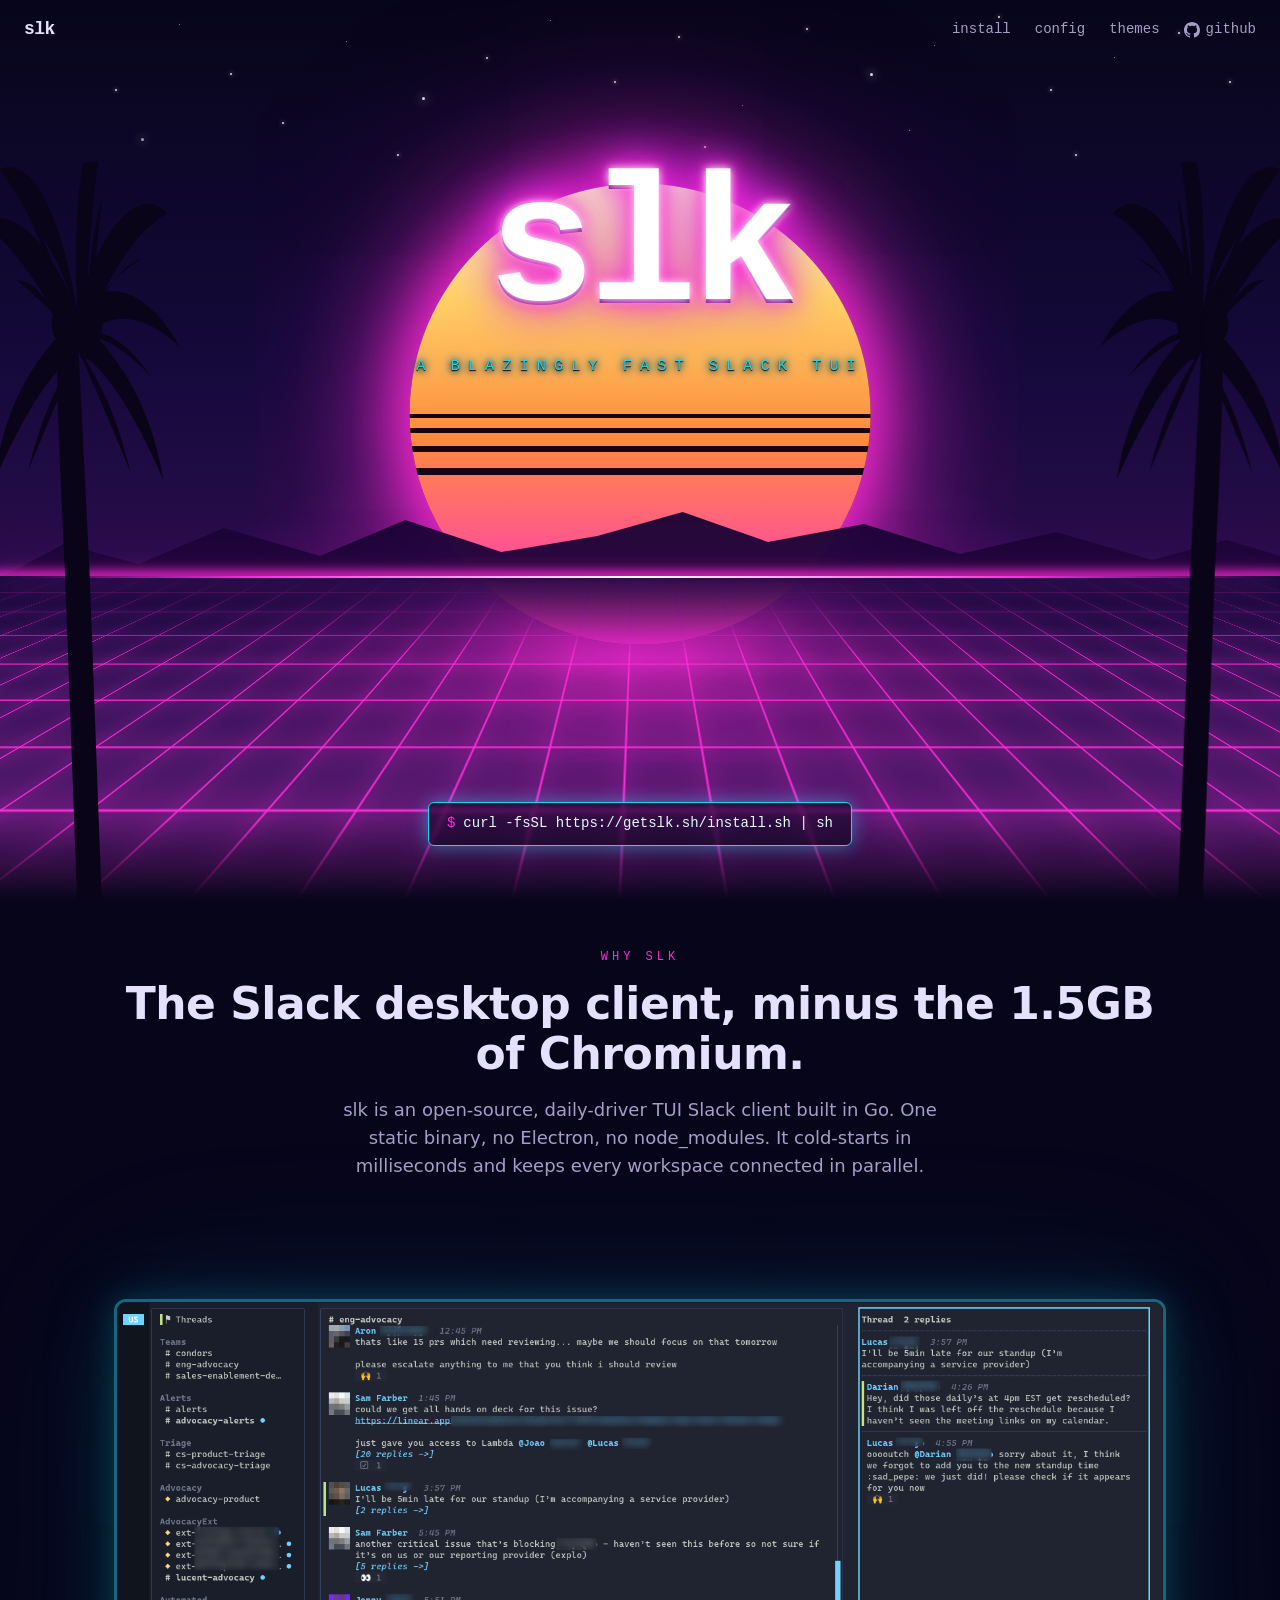
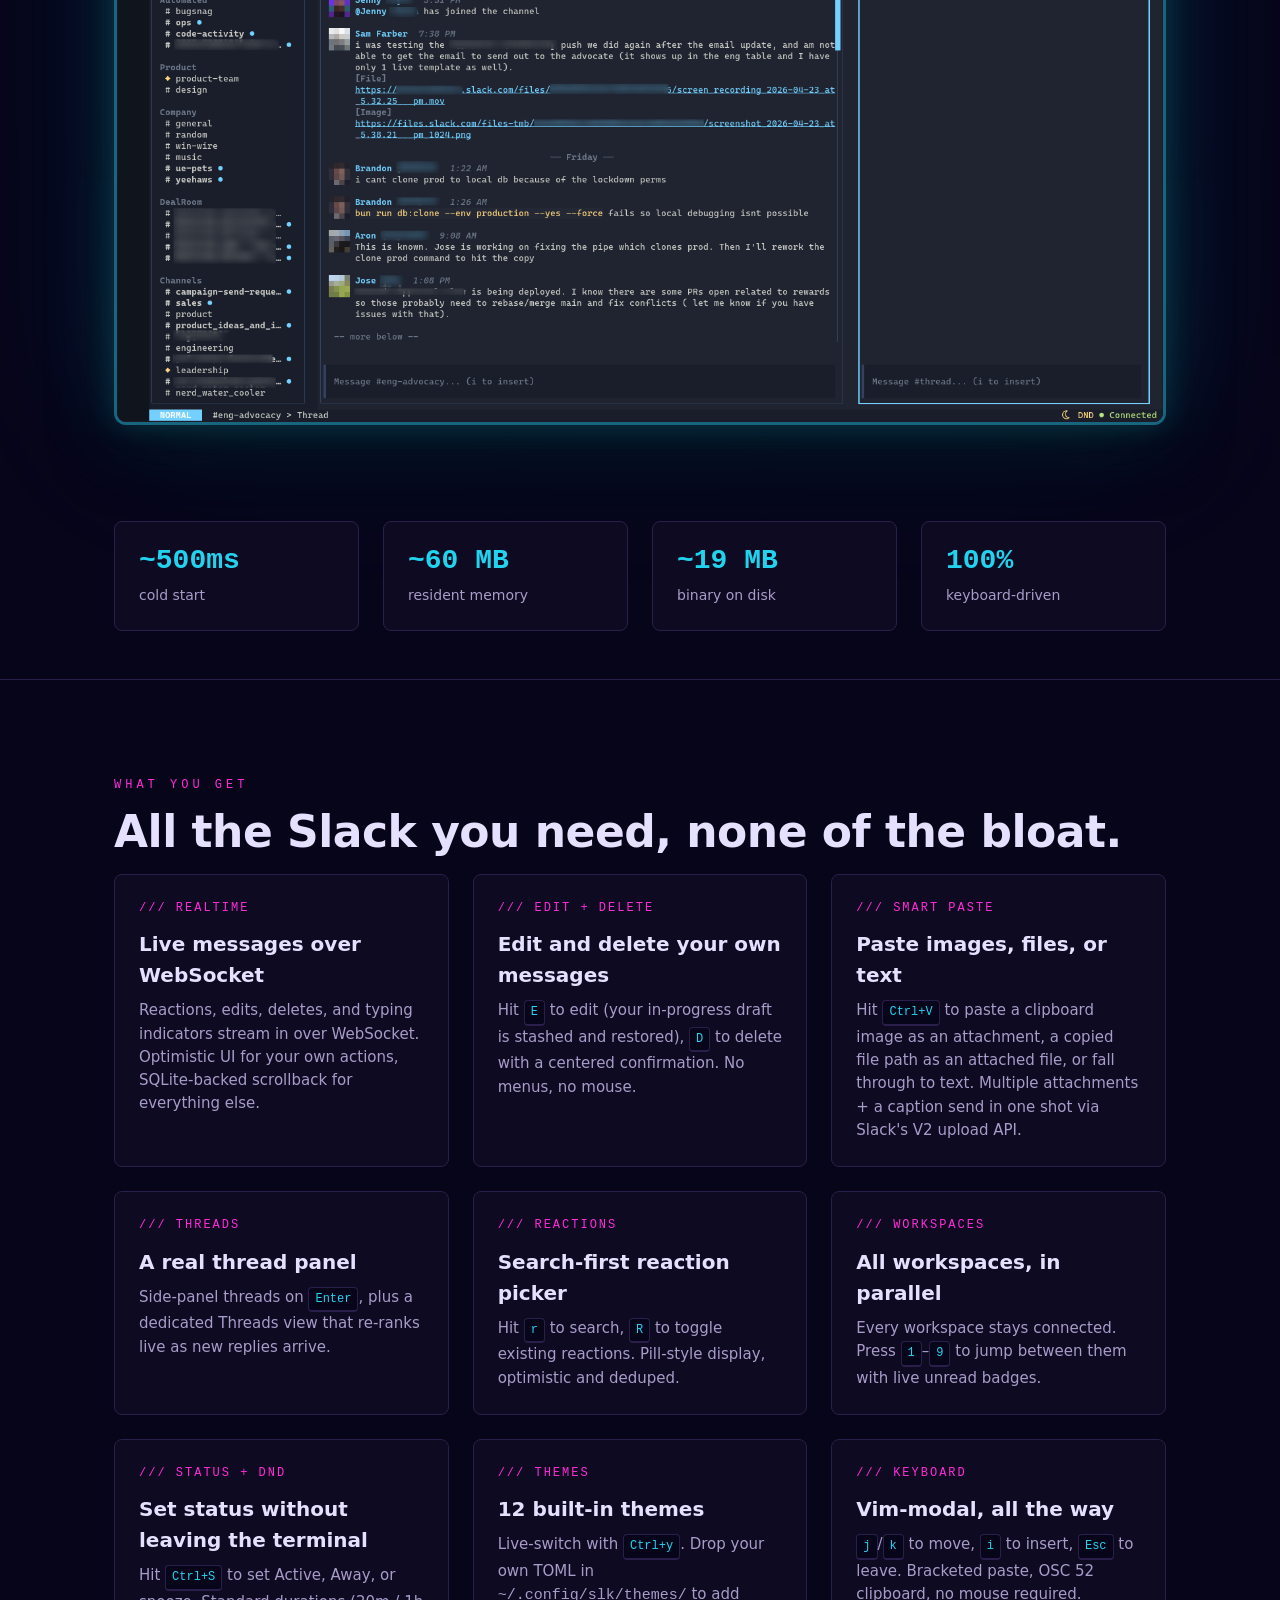
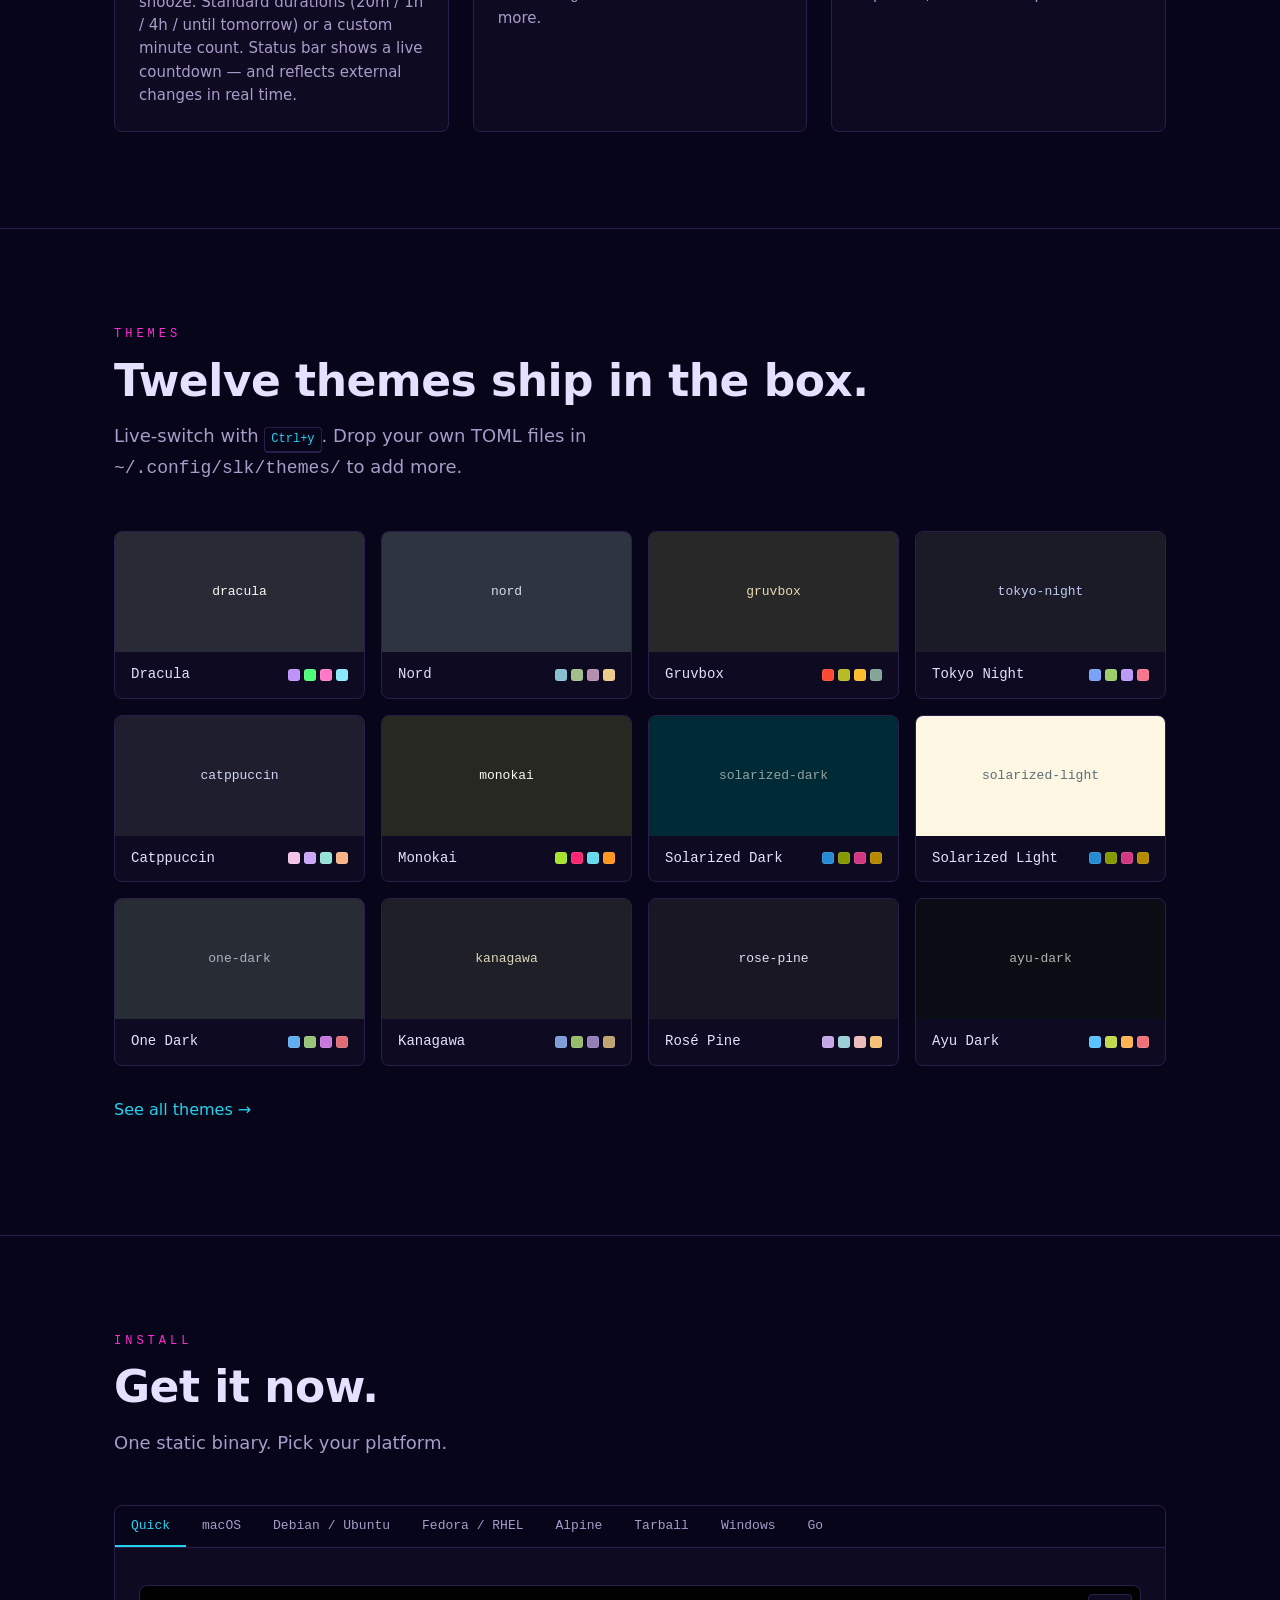
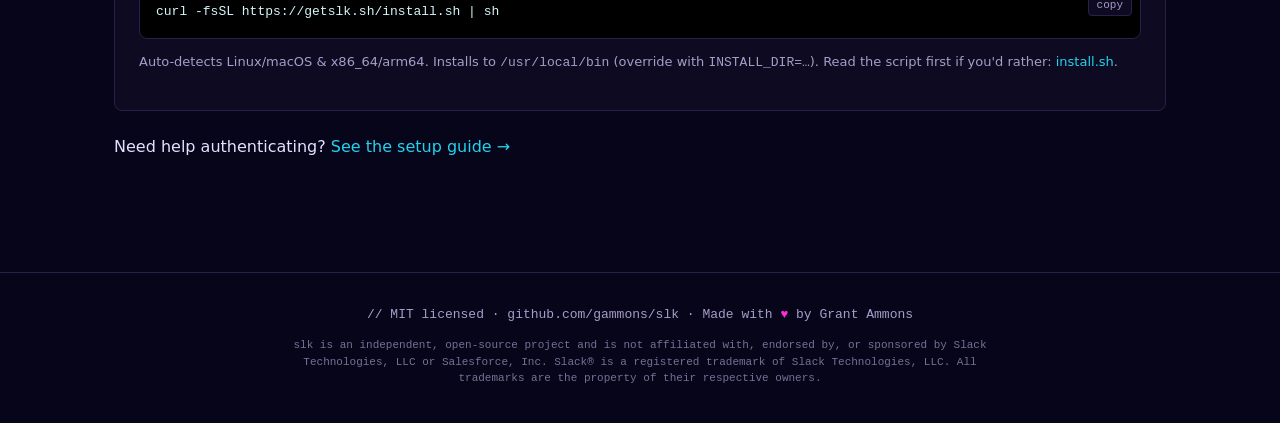
==== index.html @ 2a3db2c4 "update description" ====
<!doctype html>
<html lang="en">
  <head>
    <meta charset="utf-8" />
    <meta name="viewport" content="width=device-width,initial-scale=1" />
    <title>slk — a blazingly fast slack tui</title>
    <meta
      name="description"
      content="A blazingly fast Slack TUI. Keyboard-driven, beautifully themed, under 20MB. One static binary. No Electron required."
    />
    <link rel="icon" type="image/svg+xml" href="/assets/favicon.svg" />

    <!-- Open Graph -->
    <meta property="og:title" content="slk — a blazingly fast slack tui" />
    <meta
      property="og:description"
      content="A blazingly fast Slack TUI. Keyboard-driven, beautifully themed, under 20MB."
    />
    <meta property="og:url" content="https://getslk.sh" />
    <meta property="og:image" content="https://getslk.sh/assets/og-image.png" />
    <meta property="og:type" content="website" />

    <!-- Twitter -->
    <meta name="twitter:card" content="summary_large_image" />
    <meta name="twitter:title" content="slk — a blazingly fast slack tui" />
    <meta
      name="twitter:description"
      content="A blazingly fast Slack TUI. Keyboard-driven, beautifully themed, under 20MB."
    />
    <meta
      name="twitter:image"
      content="https://getslk.sh/assets/og-image.png"
    />

    <link rel="stylesheet" href="/styles.css" />
  </head>
  <body class="has-bg-grid">
    <section class="hero">
      <nav class="nav" aria-label="Primary">
        <a class="nav__brand" href="/">slk</a>
        <div class="nav__links">
          <a href="/install/">install</a>
          <a href="/config/">config</a>
          <a href="/themes/">themes</a>
          <a href="https://github.com/gammons/slk"
            ><svg class="nav__icon" viewBox="0 0 16 16" aria-hidden="true">
              <path
                d="M8 0C3.58 0 0 3.58 0 8c0 3.54 2.29 6.53 5.47 7.59.4.07.55-.17.55-.38 0-.19-.01-.82-.01-1.49-2.01.37-2.53-.49-2.69-.94-.09-.23-.48-.94-.82-1.13-.28-.15-.68-.52-.01-.53.63-.01 1.08.58 1.23.82.72 1.21 1.87.87 2.33.66.07-.52.28-.87.51-1.07-1.78-.2-3.64-.89-3.64-3.95 0-.87.31-1.59.82-2.15-.08-.2-.36-1.02.08-2.12 0 0 .67-.21 2.2.82.64-.18 1.32-.27 2-.27.68 0 1.36.09 2 .27 1.53-1.04 2.2-.82 2.2-.82.44 1.1.16 1.92.08 2.12.51.56.82 1.27.82 2.15 0 3.07-1.87 3.75-3.65 3.95.29.25.54.73.54 1.48 0 1.07-.01 1.93-.01 2.2 0 .21.15.46.55.38A8.013 8.013 0 0 0 16 8c0-4.42-3.58-8-8-8z"
              /></svg
            >github</a
          >
        </div>
      </nav>

      <div class="hero__stars" aria-hidden="true">
        <i class="hero__star" style="--x: 4%; --y: 8%"></i>
        <i class="hero__star" style="--x: 9%; --y: 22%"></i>
        <i class="hero__star" style="--x: 14%; --y: 6%"></i>
        <i class="hero__star" style="--x: 18%; --y: 18%"></i>
        <i class="hero__star" style="--x: 22%; --y: 30%"></i>
        <i class="hero__star" style="--x: 27%; --y: 10%"></i>
        <i class="hero__star" style="--x: 33%; --y: 24%"></i>
        <i class="hero__star" style="--x: 38%; --y: 14%"></i>
        <i class="hero__star" style="--x: 43%; --y: 5%"></i>
        <i class="hero__star" style="--x: 48%; --y: 20%"></i>
        <i class="hero__star" style="--x: 53%; --y: 9%"></i>
        <i class="hero__star" style="--x: 58%; --y: 26%"></i>
        <i class="hero__star" style="--x: 63%; --y: 7%"></i>
        <i class="hero__star" style="--x: 68%; --y: 18%"></i>
        <i class="hero__star" style="--x: 73%; --y: 11%"></i>
        <i class="hero__star" style="--x: 78%; --y: 4%"></i>
        <i class="hero__star" style="--x: 82%; --y: 22%"></i>
        <i class="hero__star" style="--x: 87%; --y: 14%"></i>
        <i class="hero__star" style="--x: 92%; --y: 8%"></i>
        <i class="hero__star" style="--x: 96%; --y: 20%"></i>
        <i class="hero__star" style="--x: 11%; --y: 34%"></i>
        <i class="hero__star" style="--x: 31%; --y: 38%"></i>
        <i class="hero__star" style="--x: 55%; --y: 36%"></i>
        <i class="hero__star" style="--x: 71%; --y: 32%"></i>
        <i class="hero__star" style="--x: 84%; --y: 38%"></i>
      </div>

      <div class="hero__sun"></div>

      <svg
        class="hero__mountains"
        viewBox="0 0 1200 72"
        preserveAspectRatio="none"
        aria-hidden="true"
      >
        <path
          d="M0 72 L60 38 L130 58 L210 22 L300 50 L380 14 L470 46 L560 30 L640 6 L720 36 L810 18 L900 48 L990 26 L1080 54 L1150 34 L1200 50 L1200 72 Z"
          opacity="0.95"
        />
      </svg>

      <div class="hero__horizon"></div>
      <div class="hero__grid"></div>

      <svg
        class="hero__palm hero__palm--left"
        viewBox="0 0 100 200"
        preserveAspectRatio="none"
        aria-hidden="true"
      >
        <path
          d="M44 200
               C 42 170, 40 140, 38 110
               C 36 88,  34 65,  34 44
               L 44 44
               C 46 65,  48 88,  50 110
               C 52 140, 54 170, 56 200 Z"
        />
        <circle cx="36" cy="44" r="4.5" />
        <circle cx="44" cy="46" r="4" />
        <circle cx="52" cy="44" r="4.5" />
        <circle cx="40" cy="50" r="3.5" />
        <circle cx="48" cy="50" r="3.5" />
        <g>
          <path
            d="M44 40 C 30 22, 14 12,  -2 16 C 10 22, 22 30, 34 42 C 28 36, 22 32, 14 32 C 24 36, 34 42, 44 48 Z"
          />
          <path
            d="M44 40 C 36 14, 22 -2,  6  2  C 18 10, 28 22, 38 42 C 34 30, 30 22, 22 16 C 32 24, 40 32, 46 46 Z"
          />
          <path
            d="M44 40 C 42 12, 46 -8, 56 -6 C 52 6,  50 22, 48 42 C 50 28, 52 18, 56 10 C 54 22, 52 32, 50 46 Z"
          />
          <path
            d="M44 40 C 56 16, 76 6,  88 14 C 74 18, 62 28, 50 44 C 58 34, 66 28, 76 26 C 64 30, 54 36, 46 46 Z"
          />
          <path
            d="M44 40 C 60 30, 80 36, 94 50 C 78 42, 64 40, 50 46 C 60 46, 70 50, 80 58 C 66 50, 54 46, 44 48 Z"
          />
          <path
            d="M44 42 C 60 50, 80 64, 86 86 C 72 68, 58 56, 46 52 C 56 60, 64 70, 70 84 C 60 70, 50 58, 44 50 Z"
          />
          <path
            d="M44 42 C 28 50, 8  64, 4  86 C 18 68, 32 56, 44 52 C 34 60, 26 70, 20 84 C 30 70, 40 58, 44 50 Z"
          />
        </g>
      </svg>

      <svg
        class="hero__palm hero__palm--right"
        viewBox="0 0 100 200"
        preserveAspectRatio="none"
        aria-hidden="true"
      >
        <path
          d="M44 200
               C 42 170, 40 140, 38 110
               C 36 88,  34 65,  34 44
               L 44 44
               C 46 65,  48 88,  50 110
               C 52 140, 54 170, 56 200 Z"
        />
        <circle cx="36" cy="44" r="4.5" />
        <circle cx="44" cy="46" r="4" />
        <circle cx="52" cy="44" r="4.5" />
        <circle cx="40" cy="50" r="3.5" />
        <circle cx="48" cy="50" r="3.5" />
        <g>
          <path
            d="M44 40 C 30 22, 14 12,  -2 16 C 10 22, 22 30, 34 42 C 28 36, 22 32, 14 32 C 24 36, 34 42, 44 48 Z"
          />
          <path
            d="M44 40 C 36 14, 22 -2,  6  2  C 18 10, 28 22, 38 42 C 34 30, 30 22, 22 16 C 32 24, 40 32, 46 46 Z"
          />
          <path
            d="M44 40 C 42 12, 46 -8, 56 -6 C 52 6,  50 22, 48 42 C 50 28, 52 18, 56 10 C 54 22, 52 32, 50 46 Z"
          />
          <path
            d="M44 40 C 56 16, 76 6,  88 14 C 74 18, 62 28, 50 44 C 58 34, 66 28, 76 26 C 64 30, 54 36, 46 46 Z"
          />
          <path
            d="M44 40 C 60 30, 80 36, 94 50 C 78 42, 64 40, 50 46 C 60 46, 70 50, 80 58 C 66 50, 54 46, 44 48 Z"
          />
          <path
            d="M44 42 C 60 50, 80 64, 86 86 C 72 68, 58 56, 46 52 C 56 60, 64 70, 70 84 C 60 70, 50 58, 44 50 Z"
          />
          <path
            d="M44 42 C 28 50, 8  64, 4  86 C 18 68, 32 56, 44 52 C 34 60, 26 70, 20 84 C 30 70, 40 58, 44 50 Z"
          />
        </g>
      </svg>

      <div class="hero__copy">
        <h1 class="hero__logo">slk</h1>
        <p class="hero__tagline">a blazingly fast slack tui</p>
      </div>

      <div class="hero__cta">
        <code class="hero__install"
          ><span class="hero__prompt">$</span>curl -fsSL
          https://getslk.sh/install.sh | sh</code
        >
      </div>
    </section>

    <section class="section section--flush" id="why">
      <div class="container" style="text-align: center">
        <p class="section__eyebrow">why slk</p>
        <h2 class="section__title">
          The Slack desktop client, minus the 1.5GB of Chromium.
        </h2>
        <p class="section__lede" style="margin-inline: auto">
          slk is an open-source, daily-driver TUI Slack client built in Go. One
          static binary, no Electron, no node_modules. It cold-starts in
          milliseconds and keeps every workspace connected in parallel.
        </p>
      </div>
    </section>

    <section class="marquee" aria-label="Screenshot">
      <div class="container">
        <div class="marquee__frame">
          <img
            src="/assets/screenshot.png"
            alt="slk running in a terminal: workspace rail, channel sidebar, and message pane"
            width="1586"
            height="1091"
          />
        </div>
      </div>
    </section>

    <section class="section section--flush">
      <div class="container">
        <div class="stats">
          <div class="stat">
            <p class="stat__value">~500ms</p>
            <p class="stat__label">cold start</p>
          </div>
          <div class="stat">
            <p class="stat__value">~60 MB</p>
            <p class="stat__label">resident memory</p>
          </div>
          <div class="stat">
            <p class="stat__value">~19 MB</p>
            <p class="stat__label">binary on disk</p>
          </div>
          <div class="stat">
            <p class="stat__value">100%</p>
            <p class="stat__label">keyboard-driven</p>
          </div>
        </div>
      </div>
    </section>

    <section class="section" id="features">
      <div class="container">
        <p class="section__eyebrow">what you get</p>
        <h2 class="section__title">
          All the Slack you need, none of the bloat.
        </h2>
        <div class="features">
          <div class="feature">
            <p class="feature__label">/// realtime</p>
            <h3 class="feature__title">Live messages over WebSocket</h3>
            <p class="feature__body">
              Reactions, edits, deletes, and typing indicators stream in over
              WebSocket. Optimistic UI for your own actions, SQLite-backed
              scrollback for everything else.
            </p>
          </div>

          <div class="feature">
            <p class="feature__label">/// edit + delete</p>
            <h3 class="feature__title">Edit and delete your own messages</h3>
            <p class="feature__body">
              Hit <span class="kbd">E</span> to edit (your in-progress draft is
              stashed and restored), <span class="kbd">D</span> to delete with a
              centered confirmation. No menus, no mouse.
            </p>
          </div>

          <div class="feature">
            <p class="feature__label">/// smart paste</p>
            <h3 class="feature__title">Paste images, files, or text</h3>
            <p class="feature__body">
              Hit <span class="kbd">Ctrl+V</span> to paste a clipboard image as
              an attachment, a copied file path as an attached file, or fall
              through to text. Multiple attachments + a caption send in one shot
              via Slack's V2 upload API.
            </p>
          </div>

          <div class="feature">
            <p class="feature__label">/// threads</p>
            <h3 class="feature__title">A real thread panel</h3>
            <p class="feature__body">
              Side-panel threads on <span class="kbd">Enter</span>, plus a
              dedicated Threads view that re-ranks live as new replies arrive.
            </p>
          </div>

          <div class="feature">
            <p class="feature__label">/// reactions</p>
            <h3 class="feature__title">Search-first reaction picker</h3>
            <p class="feature__body">
              Hit <span class="kbd">r</span> to search,
              <span class="kbd">R</span> to toggle existing reactions.
              Pill-style display, optimistic and deduped.
            </p>
          </div>

          <div class="feature">
            <p class="feature__label">/// workspaces</p>
            <h3 class="feature__title">All workspaces, in parallel</h3>
            <p class="feature__body">
              Every workspace stays connected. Press
              <span class="kbd">1</span>–<span class="kbd">9</span> to jump
              between them with live unread badges.
            </p>
          </div>

          <div class="feature">
            <p class="feature__label">/// status + dnd</p>
            <h3 class="feature__title">
              Set status without leaving the terminal
            </h3>
            <p class="feature__body">
              Hit <span class="kbd">Ctrl+S</span> to set Active, Away, or
              snooze. Standard durations (20m / 1h / 4h / until tomorrow) or a
              custom minute count. Status bar shows a live countdown — and
              reflects external changes in real time.
            </p>
          </div>

          <div class="feature">
            <p class="feature__label">/// themes</p>
            <h3 class="feature__title">12 built-in themes</h3>
            <p class="feature__body">
              Live-switch with <span class="kbd">Ctrl+y</span>. Drop your own
              TOML in <code>~/.config/slk/themes/</code> to add more.
            </p>
          </div>

          <div class="feature">
            <p class="feature__label">/// keyboard</p>
            <h3 class="feature__title">Vim-modal, all the way</h3>
            <p class="feature__body">
              <span class="kbd">j</span>/<span class="kbd">k</span> to move,
              <span class="kbd">i</span> to insert,
              <span class="kbd">Esc</span> to leave. Bracketed paste, OSC 52
              clipboard, no mouse required.
            </p>
          </div>
        </div>
      </div>
    </section>

    <section class="section" id="themes">
      <div class="container">
        <p class="section__eyebrow">themes</p>
        <h2 class="section__title">Twelve themes ship in the box.</h2>
        <p class="section__lede">
          Live-switch with <span class="kbd">Ctrl+y</span>. Drop your own TOML
          files in <code>~/.config/slk/themes/</code> to add more.
        </p>
        <div class="themes-strip">
          <a class="theme-card" href="/themes/#dracula">
            <div
              class="theme-card__preview"
              style="background: #282a36; color: #f8f8f2"
            >
              dracula
            </div>
            <div class="theme-card__body">
              <p class="theme-card__name">Dracula</p>
              <div class="theme-card__swatches">
                <i style="background: #bd93f9"></i
                ><i style="background: #50fa7b"></i
                ><i style="background: #ff79c6"></i
                ><i style="background: #8be9fd"></i>
              </div>
            </div>
          </a>

          <a class="theme-card" href="/themes/#nord">
            <div
              class="theme-card__preview"
              style="background: #2e3440; color: #d8dee9"
            >
              nord
            </div>
            <div class="theme-card__body">
              <p class="theme-card__name">Nord</p>
              <div class="theme-card__swatches">
                <i style="background: #88c0d0"></i
                ><i style="background: #a3be8c"></i
                ><i style="background: #b48ead"></i
                ><i style="background: #ebcb8b"></i>
              </div>
            </div>
          </a>

          <a class="theme-card" href="/themes/#gruvbox">
            <div
              class="theme-card__preview"
              style="background: #282828; color: #ebdbb2"
            >
              gruvbox
            </div>
            <div class="theme-card__body">
              <p class="theme-card__name">Gruvbox</p>
              <div class="theme-card__swatches">
                <i style="background: #fb4934"></i
                ><i style="background: #b8bb26"></i
                ><i style="background: #fabd2f"></i
                ><i style="background: #83a598"></i>
              </div>
            </div>
          </a>

          <a class="theme-card" href="/themes/#tokyo-night">
            <div
              class="theme-card__preview"
              style="background: #1a1b26; color: #c0caf5"
            >
              tokyo-night
            </div>
            <div class="theme-card__body">
              <p class="theme-card__name">Tokyo Night</p>
              <div class="theme-card__swatches">
                <i style="background: #7aa2f7"></i
                ><i style="background: #9ece6a"></i
                ><i style="background: #bb9af7"></i
                ><i style="background: #f7768e"></i>
              </div>
            </div>
          </a>

          <a class="theme-card" href="/themes/#catppuccin">
            <div
              class="theme-card__preview"
              style="background: #1e1e2e; color: #cdd6f4"
            >
              catppuccin
            </div>
            <div class="theme-card__body">
              <p class="theme-card__name">Catppuccin</p>
              <div class="theme-card__swatches">
                <i style="background: #f5c2e7"></i
                ><i style="background: #cba6f7"></i
                ><i style="background: #94e2d5"></i
                ><i style="background: #fab387"></i>
              </div>
            </div>
          </a>

          <a class="theme-card" href="/themes/#monokai">
            <div
              class="theme-card__preview"
              style="background: #272822; color: #f8f8f2"
            >
              monokai
            </div>
            <div class="theme-card__body">
              <p class="theme-card__name">Monokai</p>
              <div class="theme-card__swatches">
                <i style="background: #a6e22e"></i
                ><i style="background: #f92672"></i
                ><i style="background: #66d9ef"></i
                ><i style="background: #fd971f"></i>
              </div>
            </div>
          </a>

          <a class="theme-card" href="/themes/#solarized-dark">
            <div
              class="theme-card__preview"
              style="background: #002b36; color: #93a1a1"
            >
              solarized-dark
            </div>
            <div class="theme-card__body">
              <p class="theme-card__name">Solarized Dark</p>
              <div class="theme-card__swatches">
                <i style="background: #268bd2"></i
                ><i style="background: #859900"></i
                ><i style="background: #d33682"></i
                ><i style="background: #b58900"></i>
              </div>
            </div>
          </a>

          <a class="theme-card" href="/themes/#solarized-light">
            <div
              class="theme-card__preview"
              style="background: #fdf6e3; color: #586e75"
            >
              solarized-light
            </div>
            <div class="theme-card__body">
              <p class="theme-card__name">Solarized Light</p>
              <div class="theme-card__swatches">
                <i style="background: #268bd2"></i
                ><i style="background: #859900"></i
                ><i style="background: #d33682"></i
                ><i style="background: #b58900"></i>
              </div>
            </div>
          </a>

          <a class="theme-card" href="/themes/#one-dark">
            <div
              class="theme-card__preview"
              style="background: #282c34; color: #abb2bf"
            >
              one-dark
            </div>
            <div class="theme-card__body">
              <p class="theme-card__name">One Dark</p>
              <div class="theme-card__swatches">
                <i style="background: #61afef"></i
                ><i style="background: #98c379"></i
                ><i style="background: #c678dd"></i
                ><i style="background: #e06c75"></i>
              </div>
            </div>
          </a>

          <a class="theme-card" href="/themes/#kanagawa">
            <div
              class="theme-card__preview"
              style="background: #1f1f28; color: #dcd7ba"
            >
              kanagawa
            </div>
            <div class="theme-card__body">
              <p class="theme-card__name">Kanagawa</p>
              <div class="theme-card__swatches">
                <i style="background: #7e9cd8"></i
                ><i style="background: #98bb6c"></i
                ><i style="background: #957fb8"></i
                ><i style="background: #c0a36e"></i>
              </div>
            </div>
          </a>

          <a class="theme-card" href="/themes/#rose-pine">
            <div
              class="theme-card__preview"
              style="background: #191724; color: #e0def4"
            >
              rose-pine
            </div>
            <div class="theme-card__body">
              <p class="theme-card__name">Rosé Pine</p>
              <div class="theme-card__swatches">
                <i style="background: #c4a7e7"></i
                ><i style="background: #9ccfd8"></i
                ><i style="background: #ebbcba"></i
                ><i style="background: #f6c177"></i>
              </div>
            </div>
          </a>

          <a class="theme-card" href="/themes/#ayu-dark">
            <div
              class="theme-card__preview"
              style="background: #0a0e14; color: #b3b1ad"
            >
              ayu-dark
            </div>
            <div class="theme-card__body">
              <p class="theme-card__name">Ayu Dark</p>
              <div class="theme-card__swatches">
                <i style="background: #59c2ff"></i
                ><i style="background: #c2d94c"></i
                ><i style="background: #ffb454"></i
                ><i style="background: #f07178"></i>
              </div>
            </div>
          </a>
        </div>
        <p style="margin-top: var(--s-6)">
          <a href="/themes/">See all themes →</a>
        </p>
      </div>
    </section>

    <section class="section" id="install">
      <div class="container">
        <p class="section__eyebrow">install</p>
        <h2 class="section__title">Get it now.</h2>
        <p class="section__lede">One static binary. Pick your platform.</p>

        <div class="install" data-tabs>
          <div class="install__tabs" role="tablist">
            <button
              class="install__tab"
              role="tab"
              aria-selected="true"
              data-tab="quick"
            >
              Quick
            </button>
            <button
              class="install__tab"
              role="tab"
              aria-selected="false"
              data-tab="macos"
            >
              macOS
            </button>
            <button
              class="install__tab"
              role="tab"
              aria-selected="false"
              data-tab="deb"
            >
              Debian / Ubuntu
            </button>
            <button
              class="install__tab"
              role="tab"
              aria-selected="false"
              data-tab="rpm"
            >
              Fedora / RHEL
            </button>
            <button
              class="install__tab"
              role="tab"
              aria-selected="false"
              data-tab="apk"
            >
              Alpine
            </button>
            <button
              class="install__tab"
              role="tab"
              aria-selected="false"
              data-tab="tar"
            >
              Tarball
            </button>
            <button
              class="install__tab"
              role="tab"
              aria-selected="false"
              data-tab="windows"
            >
              Windows
            </button>
            <button
              class="install__tab"
              role="tab"
              aria-selected="false"
              data-tab="go"
            >
              Go
            </button>
          </div>

          <div class="install__panel" role="tabpanel" data-panel="quick">
            <pre
              class="install__code"
            ><button class="copy-btn" data-copy>copy</button>curl -fsSL https://getslk.sh/install.sh | sh</pre>
            <p
              style="
                margin-top: var(--s-3);
                color: var(--text-muted);
                font-size: 13px;
              "
            >
              Auto-detects Linux/macOS &amp; x86_64/arm64. Installs to
              <code>/usr/local/bin</code> (override with
              <code>INSTALL_DIR=…</code>). Read the script first if you'd
              rather: <a href="/install.sh">install.sh</a>.
            </p>
          </div>

          <div class="install__panel" role="tabpanel" data-panel="macos" hidden>
            <pre
              class="install__code"
            ><button class="copy-btn" data-copy>copy</button>VERSION=$(curl -fsSL https://api.github.com/repos/gammons/slk/releases/latest | grep -oE '"tag_name": *"v[^"]+"' | grep -oE 'v[0-9]+\.[0-9]+\.[0-9]+' | sed 's/^v//')
# Apple Silicon
curl -fsSL "https://github.com/gammons/slk/releases/latest/download/slk_${VERSION}_darwin_arm64.tar.gz" | tar xz
# Intel
curl -fsSL "https://github.com/gammons/slk/releases/latest/download/slk_${VERSION}_darwin_x86_64.tar.gz" | tar xz

sudo mv slk /usr/local/bin/</pre>
          </div>

          <div class="install__panel" role="tabpanel" data-panel="deb" hidden>
            <pre
              class="install__code"
            ><button class="copy-btn" data-copy>copy</button>VERSION=$(curl -fsSL https://api.github.com/repos/gammons/slk/releases/latest | grep -oE '"tag_name": *"v[^"]+"' | grep -oE 'v[0-9]+\.[0-9]+\.[0-9]+' | sed 's/^v//')
curl -fsSLO "https://github.com/gammons/slk/releases/latest/download/slk_${VERSION}_linux_amd64.deb"
sudo dpkg -i "slk_${VERSION}_linux_amd64.deb"</pre>
          </div>

          <div class="install__panel" role="tabpanel" data-panel="rpm" hidden>
            <pre
              class="install__code"
            ><button class="copy-btn" data-copy>copy</button>VERSION=$(curl -fsSL https://api.github.com/repos/gammons/slk/releases/latest | grep -oE '"tag_name": *"v[^"]+"' | grep -oE 'v[0-9]+\.[0-9]+\.[0-9]+' | sed 's/^v//')
sudo rpm -i "https://github.com/gammons/slk/releases/latest/download/slk_${VERSION}_linux_amd64.rpm"</pre>
          </div>

          <div class="install__panel" role="tabpanel" data-panel="apk" hidden>
            <pre
              class="install__code"
            ><button class="copy-btn" data-copy>copy</button>VERSION=$(curl -fsSL https://api.github.com/repos/gammons/slk/releases/latest | grep -oE '"tag_name": *"v[^"]+"' | grep -oE 'v[0-9]+\.[0-9]+\.[0-9]+' | sed 's/^v//')
curl -fsSLO "https://github.com/gammons/slk/releases/latest/download/slk_${VERSION}_linux_amd64.apk"
sudo apk add --allow-untrusted "slk_${VERSION}_linux_amd64.apk"</pre>
          </div>

          <div class="install__panel" role="tabpanel" data-panel="tar" hidden>
            <pre
              class="install__code"
            ><button class="copy-btn" data-copy>copy</button>VERSION=$(curl -fsSL https://api.github.com/repos/gammons/slk/releases/latest | grep -oE '"tag_name": *"v[^"]+"' | grep -oE 'v[0-9]+\.[0-9]+\.[0-9]+' | sed 's/^v//')
# x86_64 (swap for arm64 on ARM)
curl -fsSL "https://github.com/gammons/slk/releases/latest/download/slk_${VERSION}_linux_x86_64.tar.gz" | tar xz
sudo mv slk /usr/local/bin/</pre>
          </div>

          <div
            class="install__panel"
            role="tabpanel"
            data-panel="windows"
            hidden
          >
            <pre
              class="install__code"
            ><button class="copy-btn" data-copy>copy</button># Download from the latest release page:
# https://github.com/gammons/slk/releases/latest
# Grab slk_VERSION_windows_x86_64.zip, extract slk.exe, add it to your PATH.</pre>
          </div>

          <div class="install__panel" role="tabpanel" data-panel="go" hidden>
            <pre
              class="install__code"
            ><button class="copy-btn" data-copy>copy</button>go install github.com/gammons/slk/cmd/slk@latest</pre>
          </div>
        </div>

        <p style="margin-top: var(--s-5)">
          Need help authenticating?
          <a href="/install/">See the setup guide →</a>
        </p>
      </div>
    </section>

    <footer class="footer">
      <div class="container">
        // MIT licensed ·
        <a href="https://github.com/gammons/slk">github.com/gammons/slk</a> ·
        Made with <span class="heart">♥</span> by
        <a href="https://grant.dev">Grant Ammons</a>
        <p class="footer__disclaimer">
          slk is an independent, open-source project and is not affiliated with,
          endorsed by, or sponsored by Slack Technologies, LLC or Salesforce,
          Inc. Slack&reg; is a registered trademark of Slack Technologies, LLC.
          All trademarks are the property of their respective owners.
        </p>
      </div>
    </footer>

    <script type="module" src="/js/copy.js"></script>
    <script type="module" src="/js/tabs.js"></script>
  </body>
</html>
---- styles.css ----
/* ============================================================
   getslk.sh — design tokens
   ============================================================ */
:root {
  /* sky / scene */
  --sky-top:        #07051a;
  --sky-mid:        #14093a;
  --sky-horizon-1:  #4a1668;
  --sky-horizon-2:  #6b1a7a;

  /* sun */
  --sun-cream:      #fff7c2;
  --sun-gold:       #ffd166;
  --sun-orange:     #ff8a3d;

  /* neon accents */
  --magenta:        #ff2bd6;
  --magenta-deep:   #b026ff;
  --cyan:           #22d3ee;
  --cyan-deep:      #00b4d8;

  /* silhouettes */
  --mountain:       #1a0535;
  --palm:           #0a0418;

  /* surfaces (non-hero sections) */
  --bg:             #07051a;
  --surface:        #0e0a22;
  --border:         #2a1f4a;

  /* text */
  --text:           #e6e0ff;
  --text-muted:     #a89cc8;

  /* type */
  --font-sans:      -apple-system, BlinkMacSystemFont, "Segoe UI", system-ui,
                    "Helvetica Neue", Arial, sans-serif;
  --font-mono:      ui-monospace, "SF Mono", Menlo, Consolas, monospace;

  /* spacing scale */
  --s-1:  4px;
  --s-2:  8px;
  --s-3:  12px;
  --s-4:  16px;
  --s-5:  24px;
  --s-6:  32px;
  --s-7:  48px;
  --s-8:  64px;
  --s-9:  96px;

  /* layout */
  --content-max:    1100px;
  --radius:         8px;
  --radius-lg:      12px;
}

/* ============================================================
   reset / base
   ============================================================ */
*, *::before, *::after { box-sizing: border-box; }
html, body { margin: 0; padding: 0; }
body {
  background: var(--bg);
  color: var(--text);
  font-family: var(--font-sans);
  font-size: 16px;
  line-height: 1.55;
  -webkit-font-smoothing: antialiased;
  text-rendering: optimizeLegibility;
}
img, svg { display: block; max-width: 100%; }
a { color: var(--cyan); text-decoration: none; }
a:hover { text-decoration: underline; }
code, kbd, pre { font-family: var(--font-mono); }

/* layout primitive */
.container {
  width: 100%;
  max-width: var(--content-max);
  margin-inline: auto;
  padding-inline: var(--s-5);
}

/* ============================================================
   page background — synthwave glow + grid (landing only)
   ============================================================ */
.has-bg-grid {
  background-color: var(--bg);
  background-image:
    /* magenta glow rising from bottom-left */
    radial-gradient(ellipse 70% 55% at 15% 110%, rgba(255, 43, 214, 0.22), transparent 60%),
    /* purple glow drifting top-right */
    radial-gradient(ellipse 55% 45% at 95% 20%, rgba(176, 38, 255, 0.18), transparent 60%),
    /* grid */
    linear-gradient(to right,  rgba(189, 147, 249, 0.10) 1px, transparent 1px),
    linear-gradient(to bottom, rgba(189, 147, 249, 0.10) 1px, transparent 1px);
  background-size: auto, auto, 60px 60px, 60px 60px;
  background-attachment: fixed;
}

/* respect reduced motion */
@media (prefers-reduced-motion: reduce) {
  *, *::before, *::after {
    animation-duration: 0.001ms !important;
    animation-iteration-count: 1 !important;
    transition-duration: 0.001ms !important;
  }
}

/* ============================================================
   hero
   ============================================================ */
.hero {
  position: relative;
  width: 100%;
  height: 100vh;
  min-height: 640px;
  max-height: 900px;
  overflow: hidden;
  background:
    radial-gradient(ellipse 55% 35% at 50% 70%, rgba(255, 43, 214, 0.35) 0%, transparent 65%),
    linear-gradient(180deg,
      var(--sky-top) 0%,
      var(--sky-mid) 40%,
      #2c0d4d 65%,
      var(--sky-horizon-1) 85%,
      var(--sky-horizon-2) 100%);
  font-family: var(--font-mono);
  isolation: isolate;
}

/* stars */
.hero__stars {
  position: absolute;
  inset: 0 0 55% 0;
  overflow: hidden;
}
.hero__star {
  position: absolute;
  left: var(--x);
  top: var(--y);
  width: 2px;
  height: 2px;
  background: #fff;
  border-radius: 50%;
  box-shadow: 0 0 4px #fff;
  opacity: 0.85;
  animation: hero-tw 3s ease-in-out infinite;
}
.hero__star:nth-child(odd) { animation-duration: 4.2s; }
.hero__star:nth-child(3n)  { width: 1px; height: 1px; opacity: 0.6; }
.hero__star:nth-child(7n)  { width: 3px; height: 3px; box-shadow: 0 0 8px #fff, 0 0 14px #b8e6ff; }
@keyframes hero-tw {
  0%, 100% { opacity: 0.3; }
  50%      { opacity: 1; }
}

/* sun */
.hero__sun {
  position: absolute;
  left: 50%;
  top: 46%;
  transform: translate(-50%, -50%);
  width: 36%;
  aspect-ratio: 1;
  border-radius: 50%;
  background: linear-gradient(180deg,
    var(--sun-cream) 0%,
    var(--sun-gold) 25%,
    var(--sun-orange) 55%,
    var(--magenta) 100%);
  box-shadow:
    0 0 60px var(--magenta),
    0 0 120px var(--magenta),
    0 0 200px rgba(255, 43, 214, 0.5);
  z-index: 1;
}
.hero__sun::after {
  content: "";
  position: absolute;
  inset: 0;
  border-radius: 50%;
  background: repeating-linear-gradient(
    to bottom,
    transparent 0,
    transparent calc(50% + 0px),
    var(--mountain) calc(50% + 0px),
    var(--mountain) calc(50% + 4px),
    transparent calc(50% + 4px),
    transparent calc(50% + 14px),
    var(--mountain) calc(50% + 14px),
    var(--mountain) calc(50% + 19px),
    transparent calc(50% + 19px),
    transparent calc(50% + 32px),
    var(--mountain) calc(50% + 32px),
    var(--mountain) calc(50% + 38px),
    transparent calc(50% + 38px),
    transparent calc(50% + 54px),
    var(--mountain) calc(50% + 54px),
    var(--mountain) calc(50% + 61px)
  );
  mix-blend-mode: multiply;
}

/* horizon line */
.hero__horizon {
  position: absolute;
  left: 0;
  right: 0;
  top: 64%;
  height: 2px;
  background: linear-gradient(90deg,
    transparent,
    var(--magenta) 20%,
    #fff 50%,
    var(--magenta) 80%,
    transparent);
  box-shadow: 0 0 24px var(--magenta), 0 0 60px var(--magenta);
  z-index: 3;
}

/* perspective grid floor */
.hero__grid {
  position: absolute;
  left: -10%;
  right: -10%;
  top: 64%;
  bottom: 0;
  perspective: 360px;
  perspective-origin: 50% 0%;
  z-index: 2;
}
.hero__grid::before {
  content: "";
  position: absolute;
  inset: 0;
  background-image:
    linear-gradient(to right,  var(--magenta) 0, var(--magenta) 1px, transparent 1px, transparent 40px),
    linear-gradient(to bottom, var(--magenta) 0, var(--magenta) 1px, transparent 1px, transparent 32px);
  background-size: 40px 32px, 40px 32px;
  transform: rotateX(62deg);
  transform-origin: 50% 0%;
  box-shadow: 0 0 30px var(--magenta);
  filter: drop-shadow(0 0 6px var(--magenta));
}
.hero__grid::after {
  content: "";
  position: absolute;
  inset: 0;
  background: linear-gradient(180deg,
    var(--sky-mid) 0%,
    transparent 25%,
    transparent 75%,
    var(--sky-top) 100%);
  pointer-events: none;
}

/* mountains */
.hero__mountains {
  position: absolute;
  left: 0;
  right: 0;
  width: 100%;
  top: calc(64% - 70px);
  height: 72px;
  z-index: 2;
  display: block;
}
.hero__mountains path { fill: var(--mountain); }

/* palms */
.hero__palm {
  position: absolute;
  bottom: 0;
  width: 16%;
  height: 82%;
  z-index: 4;
  pointer-events: none;
}
.hero__palm--left  { left: -1%; }
.hero__palm--right { right: -1%; transform: scaleX(-1); }
.hero__palm path,
.hero__palm circle { fill: var(--palm); }

/* hero copy */
.hero__copy {
  position: absolute;
  left: 0;
  right: 0;
  top: 18%;
  text-align: center;
  z-index: 5;
}
.hero__logo {
  font-size: clamp(80px, 14vw, 200px);
  font-weight: 900;
  letter-spacing: -6px;
  line-height: 1;
  margin: 0;
  color: #fff;
  text-shadow:
    0 0 8px #fff,
    0 0 18px var(--magenta),
    0 0 36px var(--magenta),
    0 0 60px var(--magenta-deep),
    0 4px 0 var(--mountain);
}
/* Tagline: dark backing shadow first (legibility against magenta sky),
   then cyan neon glow on top. */
.hero__tagline {
  margin: 14px 0 0;
  font-size: clamp(12px, 1.2vw, 16px);
  letter-spacing: 8px;
  text-transform: uppercase;
  color: var(--cyan);
  text-shadow:
    0 2px 6px rgba(0, 0, 0, 0.85),
    0 1px 1px rgba(0, 0, 0, 0.95),
    0 0 10px rgba(0, 0, 0, 0.7),
    0 0 8px var(--cyan),
    0 0 18px var(--cyan-deep);
}

/* CTA install pill */
.hero__cta {
  position: absolute;
  left: 0;
  right: 0;
  bottom: 6%;
  text-align: center;
  z-index: 6;
  font-family: var(--font-mono);
}
.hero__install {
  display: inline-block;
  padding: 10px 18px;
  border: 1px solid var(--cyan);
  border-radius: 6px;
  color: #e6fbff;
  background: rgba(7, 5, 26, 0.55);
  backdrop-filter: blur(2px);
  box-shadow: 0 0 18px rgba(34, 211, 238, 0.5);
  font-size: 14px;
}
.hero__prompt {
  color: var(--magenta);
  margin-right: 8px;
}

/* ============================================================
   site nav
   ============================================================ */
.nav {
  position: absolute;       /* overlay variant — used on landing */
  top: 0; left: 0; right: 0;
  z-index: 10;
  display: flex;
  align-items: center;
  justify-content: space-between;
  padding: var(--s-4) var(--s-5);
  font-family: var(--font-mono);
  font-size: 14px;
}
.nav--solid {                /* used on /themes and /install */
  position: static;
  background: var(--surface);
  border-bottom: 1px solid var(--border);
}
.nav__brand {
  color: var(--text);
  font-weight: 800;
  letter-spacing: -0.5px;
  font-size: 18px;
}
.nav__brand:hover { text-decoration: none; }
.nav__links {
  display: flex;
  gap: var(--s-5);
}
.nav__links a {
  color: var(--text-muted);
  display: inline-flex;
  align-items: center;
  gap: 6px;
}
.nav__links a:hover {
  color: var(--cyan);
  text-decoration: none;
}
.nav__icon {
  width: 16px;
  height: 16px;
  fill: currentColor;
}

/* ============================================================
   marquee (screenshot below hero)
   ============================================================ */
.marquee {
  padding-block: var(--s-5) var(--s-7);
}
.marquee__frame {
  max-width: 1100px;
  margin-inline: auto;
  border-radius: var(--radius-lg);
  overflow: hidden;
  border: 3px solid rgba(34, 211, 238, 0.45);
  background: var(--surface);
  box-shadow:
    0 0 30px rgba(34, 211, 238, 0.18),
    0 0 90px rgba(34, 211, 238, 0.14),
    0 0 180px rgba(0, 180, 216, 0.1),
    0 24px 60px rgba(0, 0, 0, 0.55);
}
.marquee__frame img {
  width: 100%;
  height: auto;
  display: block;
}

/* ============================================================
   sections (post-hero)
   ============================================================ */
.section {
  padding-block: var(--s-9);
  border-top: 1px solid var(--border);
}
/* Variant used when adjacent to the marquee — no border, tighter top/bottom. */
.section--flush {
  border-top: none;
  padding-block: var(--s-7);
}
.section__eyebrow {
  font-family: var(--font-mono);
  font-size: 12px;
  letter-spacing: 4px;
  text-transform: uppercase;
  color: var(--magenta);
  margin: 0 0 var(--s-3);
}
.section__title {
  font-size: clamp(28px, 4vw, 44px);
  line-height: 1.15;
  margin: 0 0 var(--s-4);
  letter-spacing: -0.5px;
  font-weight: 800;
}
.section__lede {
  font-size: 18px;
  color: var(--text-muted);
  max-width: 56ch;
  margin: 0 0 var(--s-7);
}

/* stats row */
.stats {
  display: grid;
  grid-template-columns: repeat(4, 1fr);
  gap: var(--s-5);
}
@media (max-width: 720px) {
  .stats { grid-template-columns: repeat(2, 1fr); }
}
.stat {
  background: var(--surface);
  border: 1px solid var(--border);
  border-radius: var(--radius);
  padding: var(--s-5);
}
.stat__value {
  font-family: var(--font-mono);
  font-size: 28px;
  font-weight: 700;
  color: var(--cyan);
  line-height: 1.1;
  margin: 0 0 var(--s-2);
}
.stat__label {
  font-size: 14px;
  color: var(--text-muted);
  margin: 0;
}

.features {
  display: grid;
  grid-template-columns: repeat(3, 1fr);
  gap: var(--s-5);
}
@media (max-width: 900px) { .features { grid-template-columns: repeat(2, 1fr); } }
@media (max-width: 600px) { .features { grid-template-columns: 1fr; } }
.feature {
  background: var(--surface);
  border: 1px solid var(--border);
  border-radius: var(--radius);
  padding: var(--s-5);
}
.feature__label {
  font-family: var(--font-mono);
  font-size: 12px;
  letter-spacing: 2px;
  text-transform: uppercase;
  color: var(--magenta);
  margin: 0 0 var(--s-3);
}
.feature__title {
  font-size: 20px;
  font-weight: 700;
  margin: 0 0 var(--s-2);
}
.feature__body {
  font-size: 15px;
  color: var(--text-muted);
  margin: 0;
}
.kbd {
  display: inline-block;
  font-family: var(--font-mono);
  font-size: 12px;
  padding: 2px 6px;
  border: 1px solid var(--border);
  border-bottom-width: 2px;
  border-radius: 4px;
  background: var(--bg);
  color: var(--cyan);
}

.footer {
  border-top: 1px solid var(--border);
  padding: var(--s-6) 0;
  font-family: var(--font-mono);
  font-size: 13px;
  color: var(--text-muted);
  text-align: center;
}
.footer a { color: var(--text-muted); }
.footer a:hover { color: var(--cyan); }
.footer .heart { color: var(--magenta); }
.footer__disclaimer {
  margin-top: var(--s-3);
  font-size: 11px;
  opacity: 0.7;
  max-width: 720px;
  margin-inline: auto;
  line-height: 1.5;
}

.themes-strip {
  display: grid;
  grid-template-columns: repeat(auto-fill, minmax(240px, 1fr));
  gap: var(--s-4);
}
.theme-card {
  background: var(--surface);
  border: 1px solid var(--border);
  border-radius: var(--radius);
  overflow: hidden;
  text-decoration: none;
  color: inherit;
  display: block;
  transition: transform .15s ease, border-color .15s ease;
}
.theme-card:hover {
  border-color: var(--cyan);
  transform: translateY(-2px);
  text-decoration: none;
}
.theme-card__preview {
  height: 120px;
  display: flex;
  align-items: center;
  justify-content: center;
  font-family: var(--font-mono);
  font-size: 13px;
}
.theme-card__body {
  padding: var(--s-3) var(--s-4);
  display: flex;
  align-items: center;
  justify-content: space-between;
}
.theme-card__name {
  font-family: var(--font-mono);
  font-size: 14px;
  margin: 0;
}
.theme-card__swatches {
  display: flex;
  gap: 4px;
}
.theme-card__swatches i {
  width: 12px; height: 12px;
  border-radius: 3px;
  border: 1px solid rgba(255,255,255,0.1);
}

.install {
  background: var(--surface);
  border: 1px solid var(--border);
  border-radius: var(--radius);
  overflow: hidden;
}
.install__tabs {
  display: flex;
  flex-wrap: wrap;
  gap: 0;
  border-bottom: 1px solid var(--border);
  background: var(--bg);
}
.install__tab {
  background: transparent;
  border: none;
  color: var(--text-muted);
  font-family: var(--font-mono);
  font-size: 13px;
  padding: var(--s-3) var(--s-4);
  cursor: pointer;
  border-bottom: 2px solid transparent;
}
.install__tab[aria-selected="true"] {
  color: var(--cyan);
  border-bottom-color: var(--cyan);
}
.install__tab:hover { color: var(--text); }
.install__panel { padding: var(--s-5); }
.install__panel[hidden] { display: none; }
.install__code {
  display: block;
  position: relative;
  background: #000;
  border: 1px solid var(--border);
  border-radius: var(--radius);
  padding: var(--s-4);
  padding-right: var(--s-8);
  font-family: var(--font-mono);
  font-size: 13px;
  color: #d6f5f8;
  overflow-x: auto;
  white-space: pre;
}
.copy-btn {
  position: absolute;
  top: var(--s-2);
  right: var(--s-2);
  background: var(--surface);
  border: 1px solid var(--border);
  color: var(--text-muted);
  font-family: var(--font-mono);
  font-size: 11px;
  padding: 4px 8px;
  border-radius: 4px;
  cursor: pointer;
}
.copy-btn:hover { color: var(--cyan); border-color: var(--cyan); }
.copy-btn.is-copied { color: var(--magenta); border-color: var(--magenta); }

/* ============================================================
   /themes gallery
   ============================================================ */
.themes-gallery {
  display: grid;
  grid-template-columns: repeat(2, 1fr);
  gap: var(--s-5);
}
@media (max-width: 720px) { .themes-gallery { grid-template-columns: 1fr; } }
.theme-detail {
  background: var(--surface);
  border: 1px solid var(--border);
  border-radius: var(--radius);
  overflow: hidden;
}
.theme-detail__preview { padding: 0; }
.theme-detail__meta {
  display: flex;
  align-items: center;
  justify-content: space-between;
  padding: var(--s-4);
  border-top: 1px solid var(--border);
}
.theme-detail__meta h3 { margin: 0; font-size: 16px; font-family: var(--font-mono); }

/* mini terminal mockup */
.tm {
  display: grid;
  grid-template-columns: 32px 160px 1fr;
  height: 200px;
  font-family: var(--font-mono);
  font-size: 12px;
}
.tm__rail { display: flex; align-items: flex-start; justify-content: center; padding-top: var(--s-3); }
.tm__sidebar { padding: var(--s-3); }
.tm__section { font-size: 10px; opacity: .6; text-transform: uppercase; letter-spacing: 1px; margin-bottom: var(--s-2); }
.tm__chan { padding: 2px 0; }
.tm__main { padding: var(--s-3); }
.tm__msg { padding: 4px 0; }

/* ============================================================
   /install setup walkthrough
   ============================================================ */
.step-title {
  font-family: var(--font-mono);
  font-size: 18px;
  color: var(--cyan);
  margin: var(--s-7) 0 var(--s-4);
}
.placeholder-shot {
  background: #000;
  border: 1px dashed var(--border);
  border-radius: var(--radius);
  padding: var(--s-7);
  text-align: center;
  color: var(--text-muted);
  font-family: var(--font-mono);
  font-size: 13px;
  margin: var(--s-4) 0;
}
.verify {
  margin: var(--s-4) 0 var(--s-6);
  font-size: 14px;
  color: var(--text-muted);
}
.verify summary { cursor: pointer; }
.verify[open] summary { margin-bottom: var(--s-3); }
.trouble {
  list-style: none;
  padding: 0;
  display: grid;
  gap: var(--s-3);
}
.trouble li {
  background: var(--surface);
  border: 1px solid var(--border);
  border-radius: var(--radius);
  padding: var(--s-4);
  font-size: 14px;
}

/* ============================================================
   /config page
   ============================================================ */
.config-list {
  list-style: none;
  padding: 0;
  margin: var(--s-3) 0 var(--s-5);
  display: grid;
  gap: var(--s-2);
}
.config-list li {
  background: var(--surface);
  border: 1px solid var(--border);
  border-radius: var(--radius);
  padding: var(--s-3) var(--s-4);
  font-size: 14px;
  color: var(--text-muted);
}
.config-list li code {
  color: var(--cyan);
}

.paths {
  width: 100%;
  border-collapse: collapse;
  font-size: 14px;
  margin-top: var(--s-3);
}
.paths th, .paths td {
  text-align: left;
  padding: var(--s-3) var(--s-4);
  border-bottom: 1px solid var(--border);
}
.paths th {
  font-family: var(--font-mono);
  font-size: 12px;
  letter-spacing: 1px;
  text-transform: uppercase;
  color: var(--magenta);
  font-weight: 600;
}
.paths td:first-child code { color: var(--cyan); }
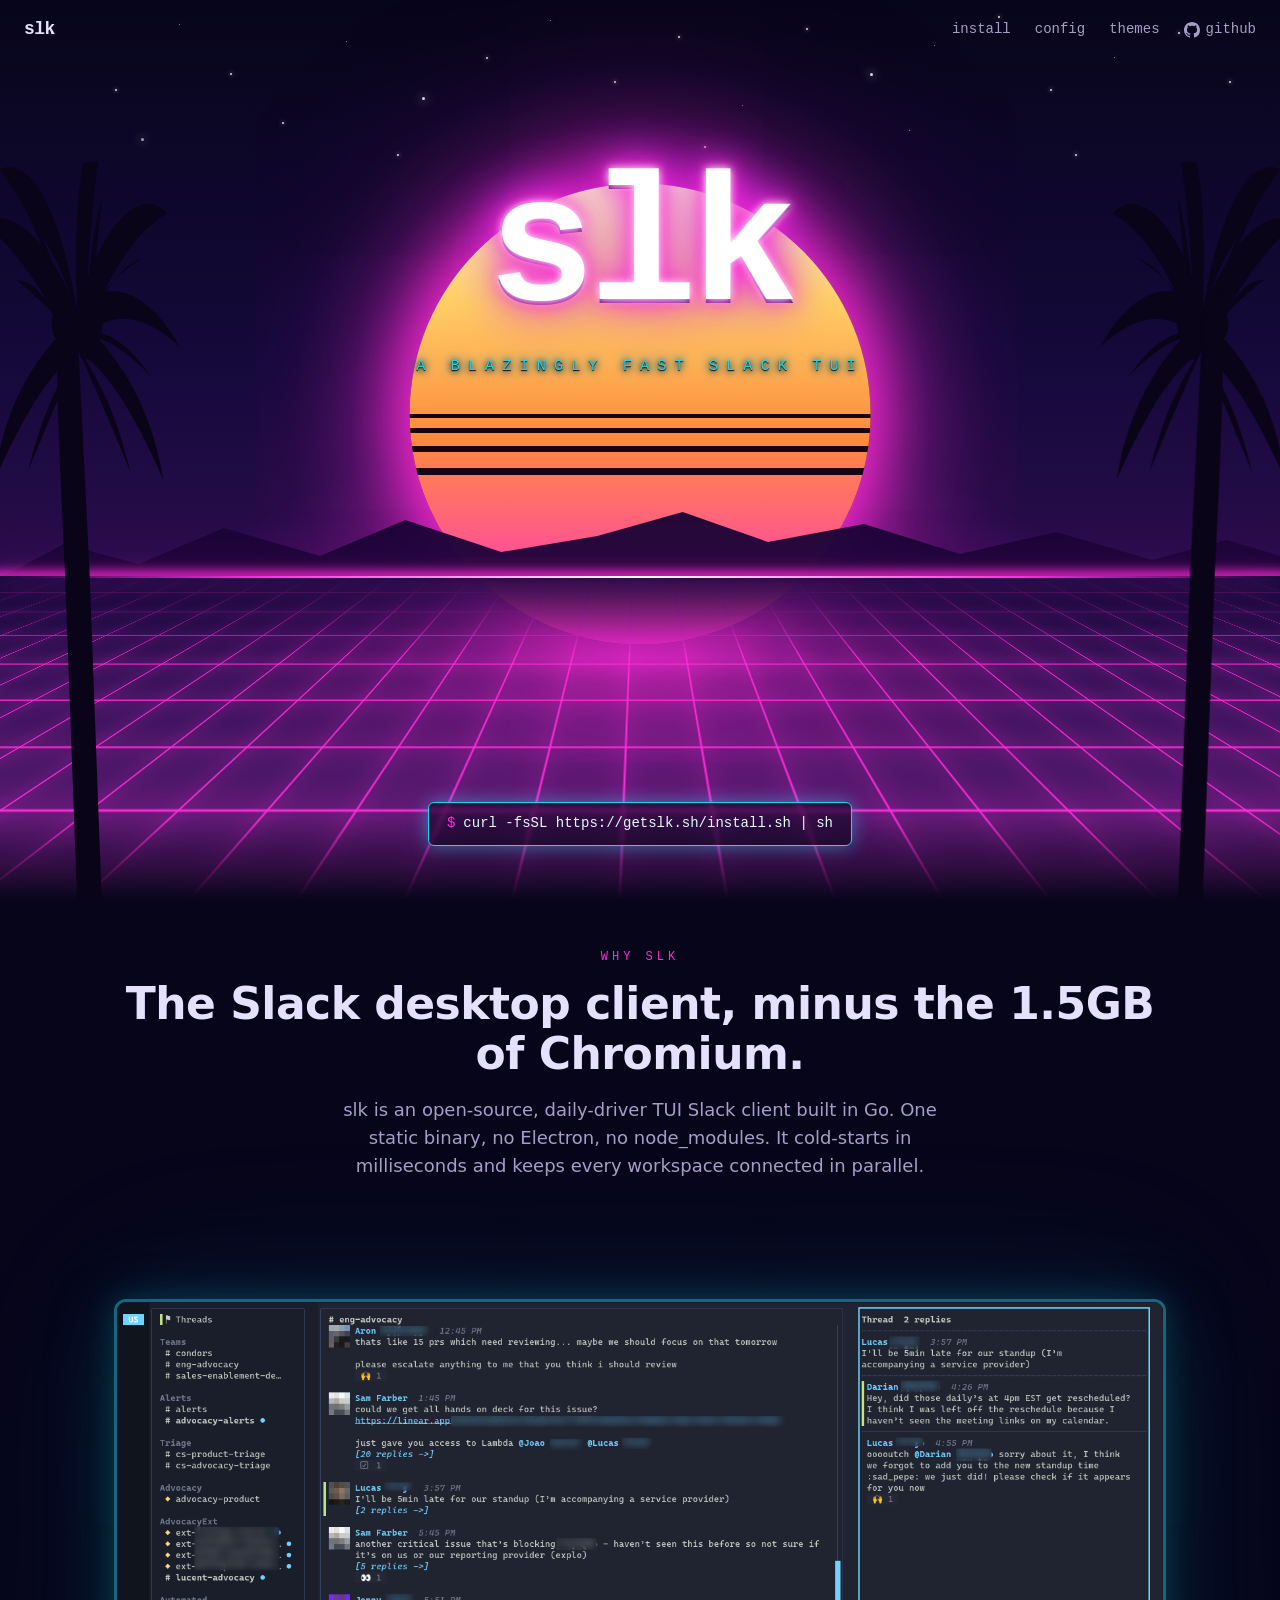
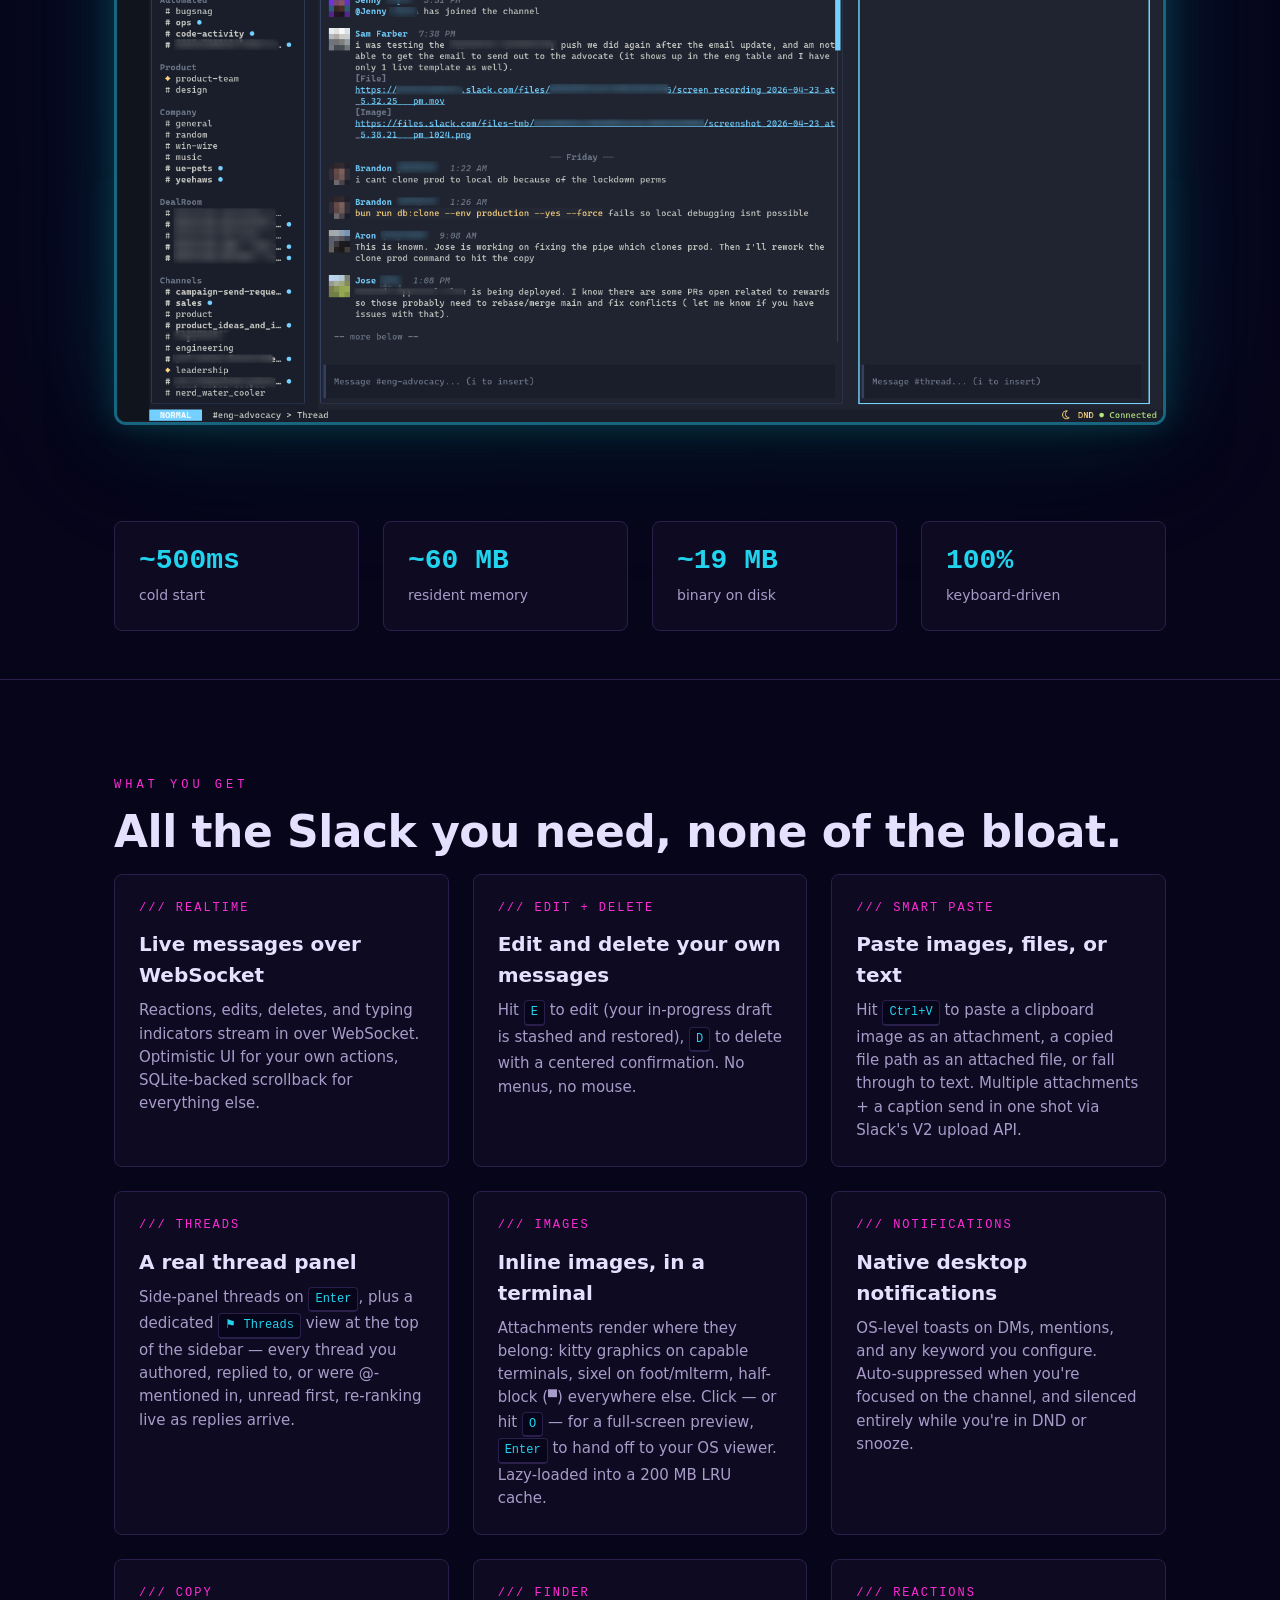
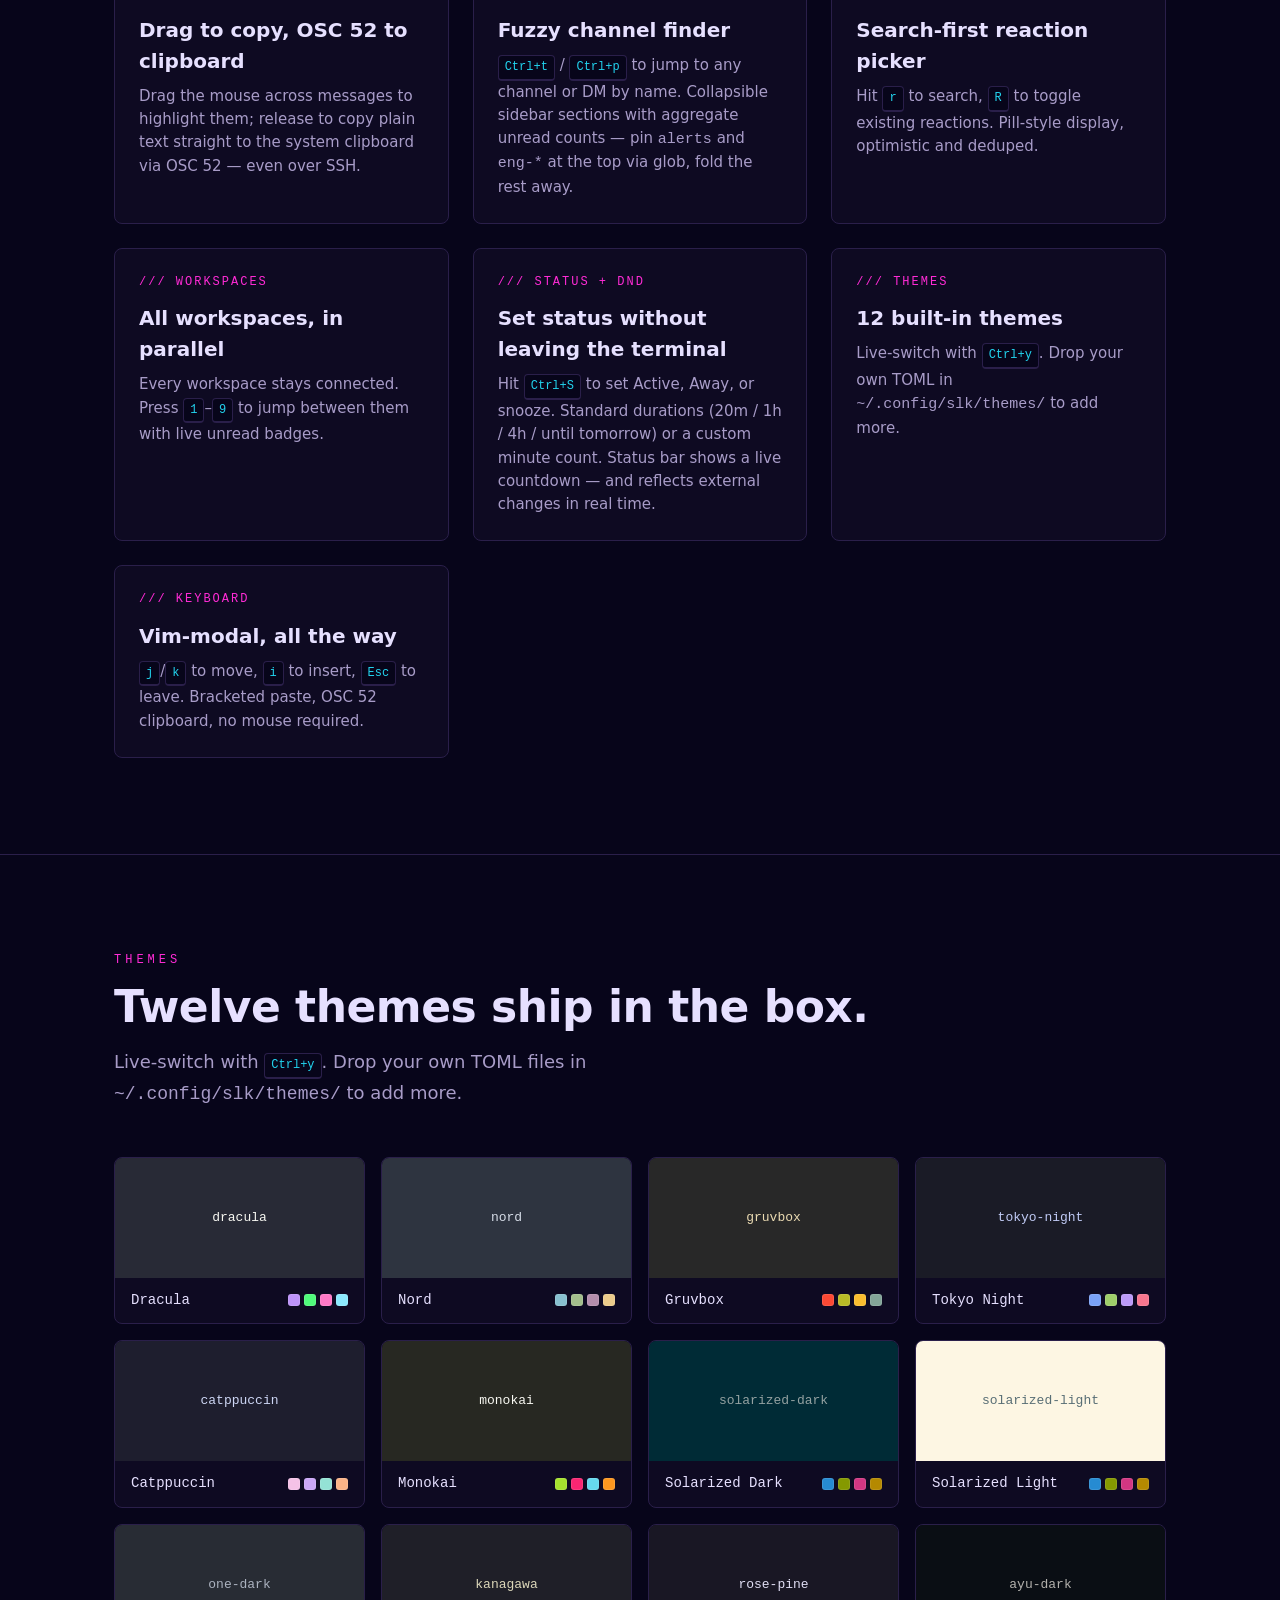
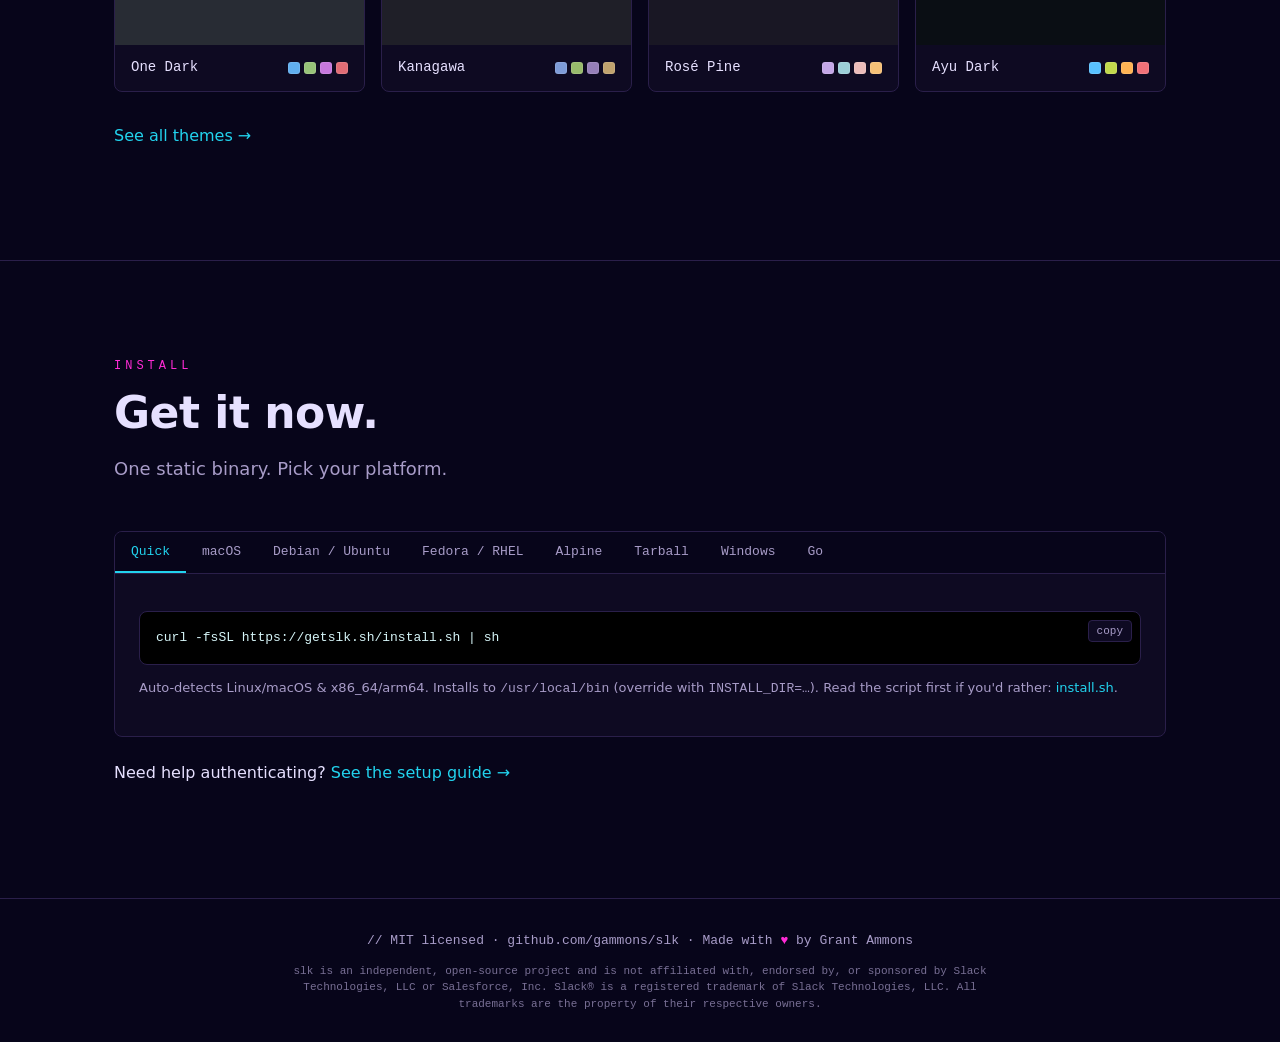
==== commit beb581a5: "Reflect README updates: inline images, notifications, drag-to-copy, fuzzy finder Add feature cards f" ====
--- a/index.html
+++ b/index.html
@@ -6,7 +6,7 @@
     <title>slk — a blazingly fast slack tui</title>
     <meta
       name="description"
-      content="A blazingly fast Slack TUI. Keyboard-driven, beautifully themed, under 20MB. One static binary. No Electron required."
+      content="A blazingly fast Slack TUI. Keyboard-driven, beautifully themed, with inline images and desktop notifications. Under 20MB. One static binary. No Electron required."
     />
     <link rel="icon" type="image/svg+xml" href="/assets/favicon.svg" />
 
@@ -291,7 +291,52 @@
             <h3 class="feature__title">A real thread panel</h3>
             <p class="feature__body">
               Side-panel threads on <span class="kbd">Enter</span>, plus a
-              dedicated Threads view that re-ranks live as new replies arrive.
+              dedicated <span class="kbd">⚑ Threads</span> view at the top of
+              the sidebar — every thread you authored, replied to, or were
+              @-mentioned in, unread first, re-ranking live as replies arrive.
+            </p>
+          </div>
+
+          <div class="feature">
+            <p class="feature__label">/// images</p>
+            <h3 class="feature__title">Inline images, in a terminal</h3>
+            <p class="feature__body">
+              Attachments render where they belong: kitty graphics on capable
+              terminals, sixel on foot/mlterm, half-block (<code>▀</code>)
+              everywhere else. Click — or hit <span class="kbd">O</span> — for
+              a full-screen preview, <span class="kbd">Enter</span> to hand off
+              to your OS viewer. Lazy-loaded into a 200 MB LRU cache.
+            </p>
+          </div>
+
+          <div class="feature">
+            <p class="feature__label">/// notifications</p>
+            <h3 class="feature__title">Native desktop notifications</h3>
+            <p class="feature__body">
+              OS-level toasts on DMs, mentions, and any keyword you configure.
+              Auto-suppressed when you're focused on the channel, and silenced
+              entirely while you're in DND or snooze.
+            </p>
+          </div>
+
+          <div class="feature">
+            <p class="feature__label">/// copy</p>
+            <h3 class="feature__title">Drag to copy, OSC 52 to clipboard</h3>
+            <p class="feature__body">
+              Drag the mouse across messages to highlight them; release to
+              copy plain text straight to the system clipboard via OSC 52 —
+              even over SSH.
+            </p>
+          </div>
+
+          <div class="feature">
+            <p class="feature__label">/// finder</p>
+            <h3 class="feature__title">Fuzzy channel finder</h3>
+            <p class="feature__body">
+              <span class="kbd">Ctrl+t</span> / <span class="kbd">Ctrl+p</span>
+              to jump to any channel or DM by name. Collapsible sidebar
+              sections with aggregate unread counts — pin <code>alerts</code>
+              and <code>eng-*</code> at the top via glob, fold the rest away.
             </p>
           </div>
 
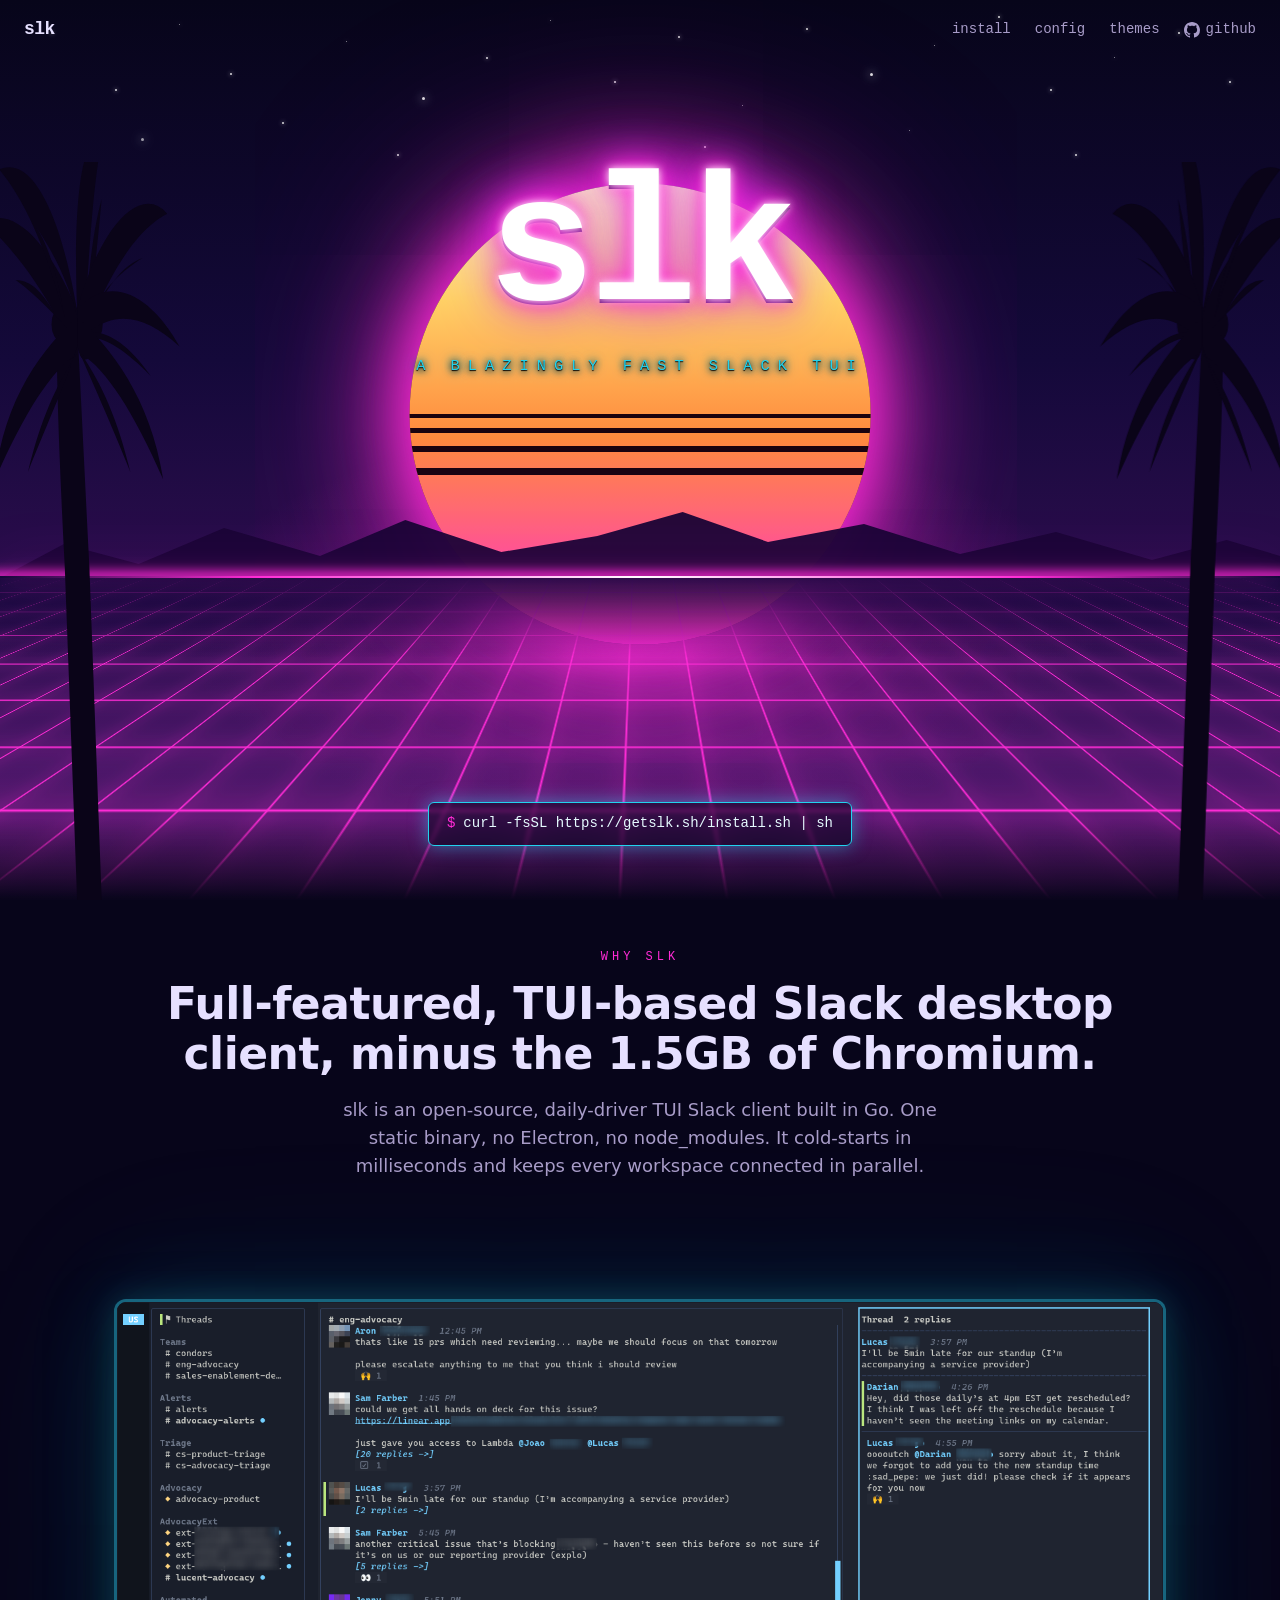
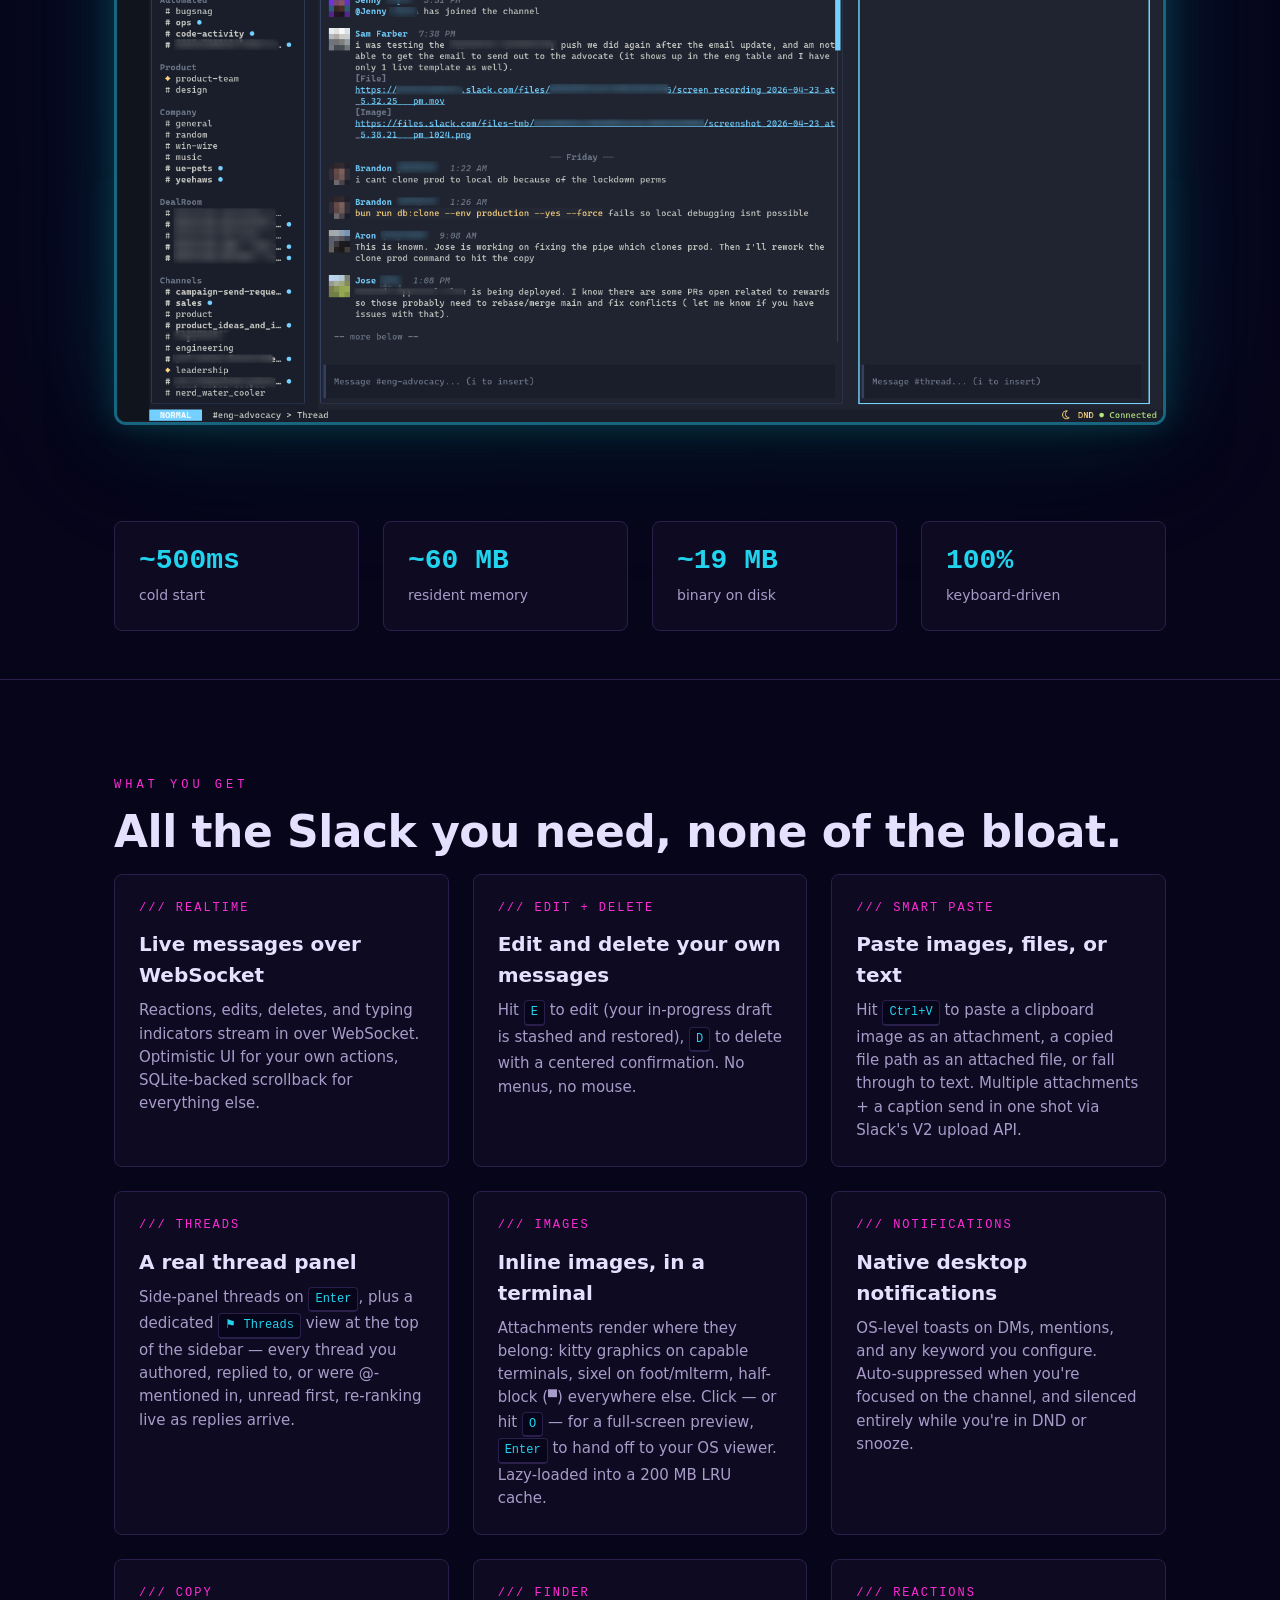
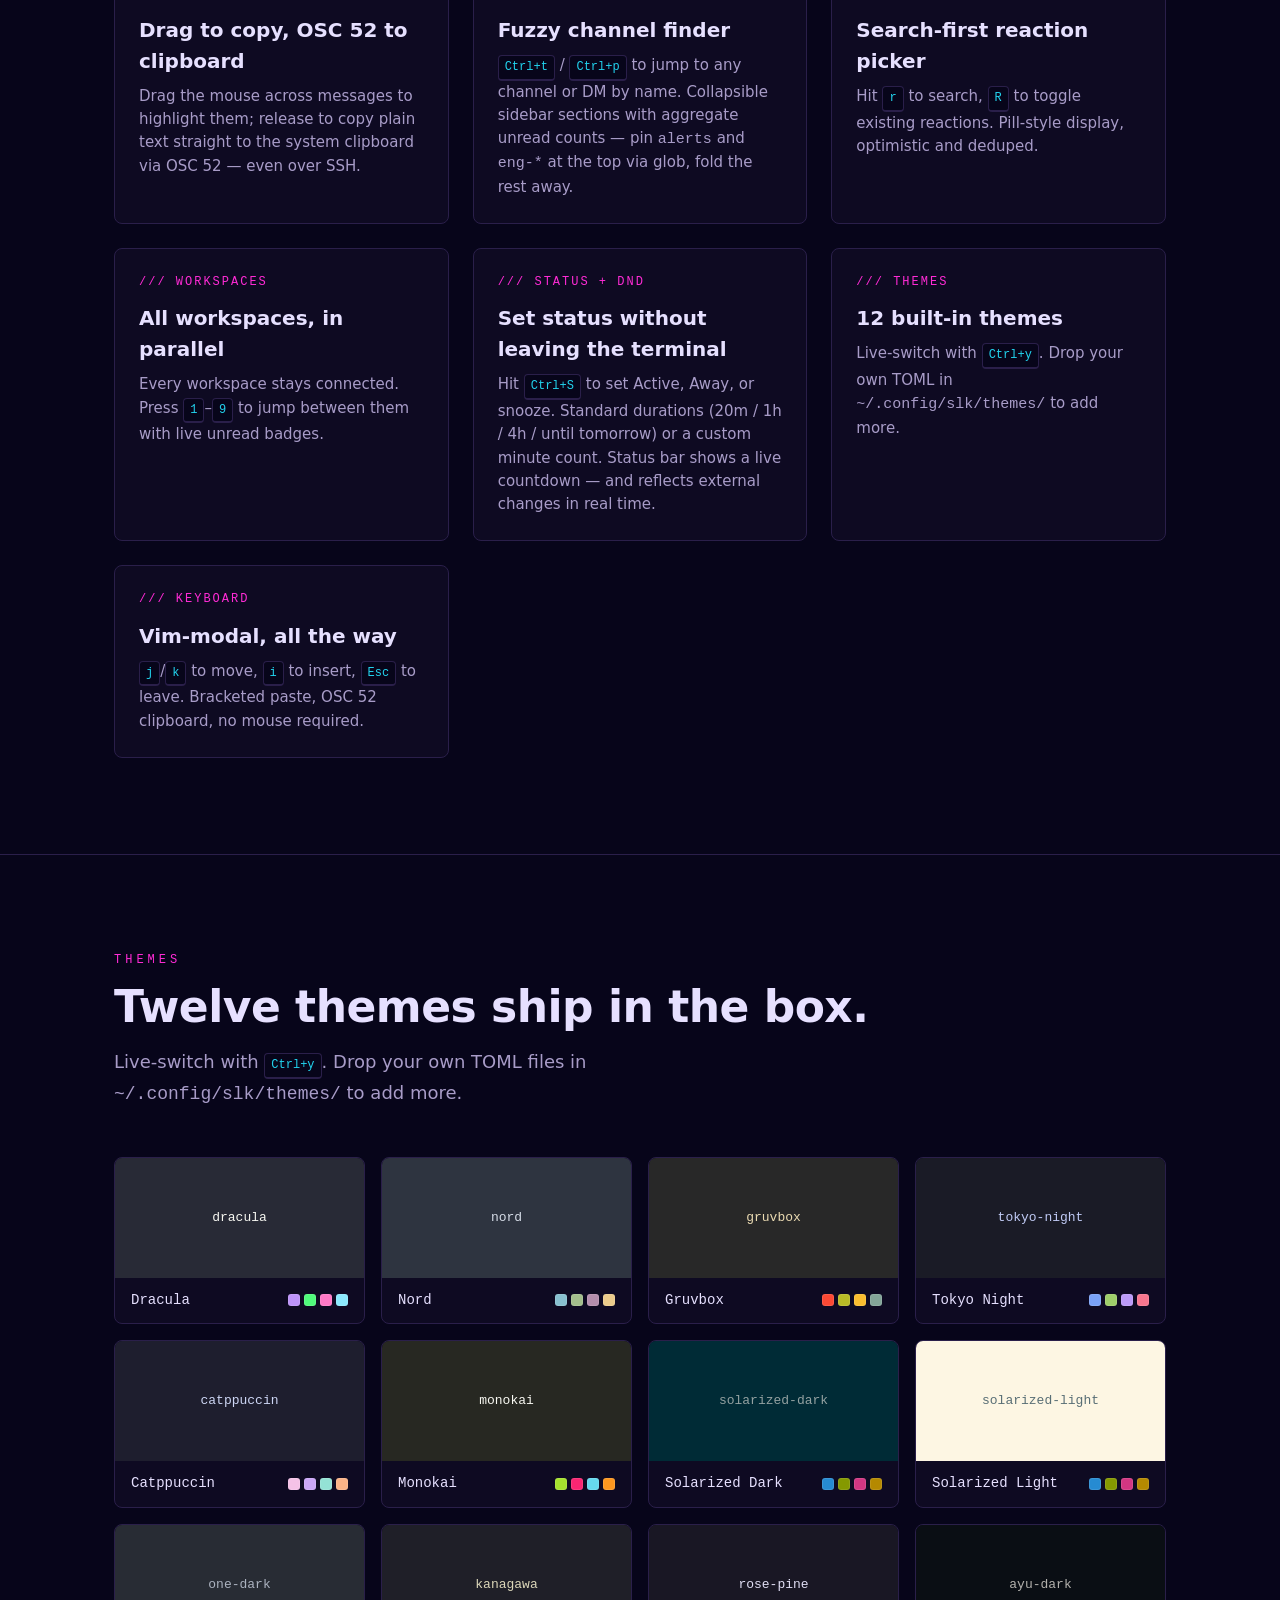
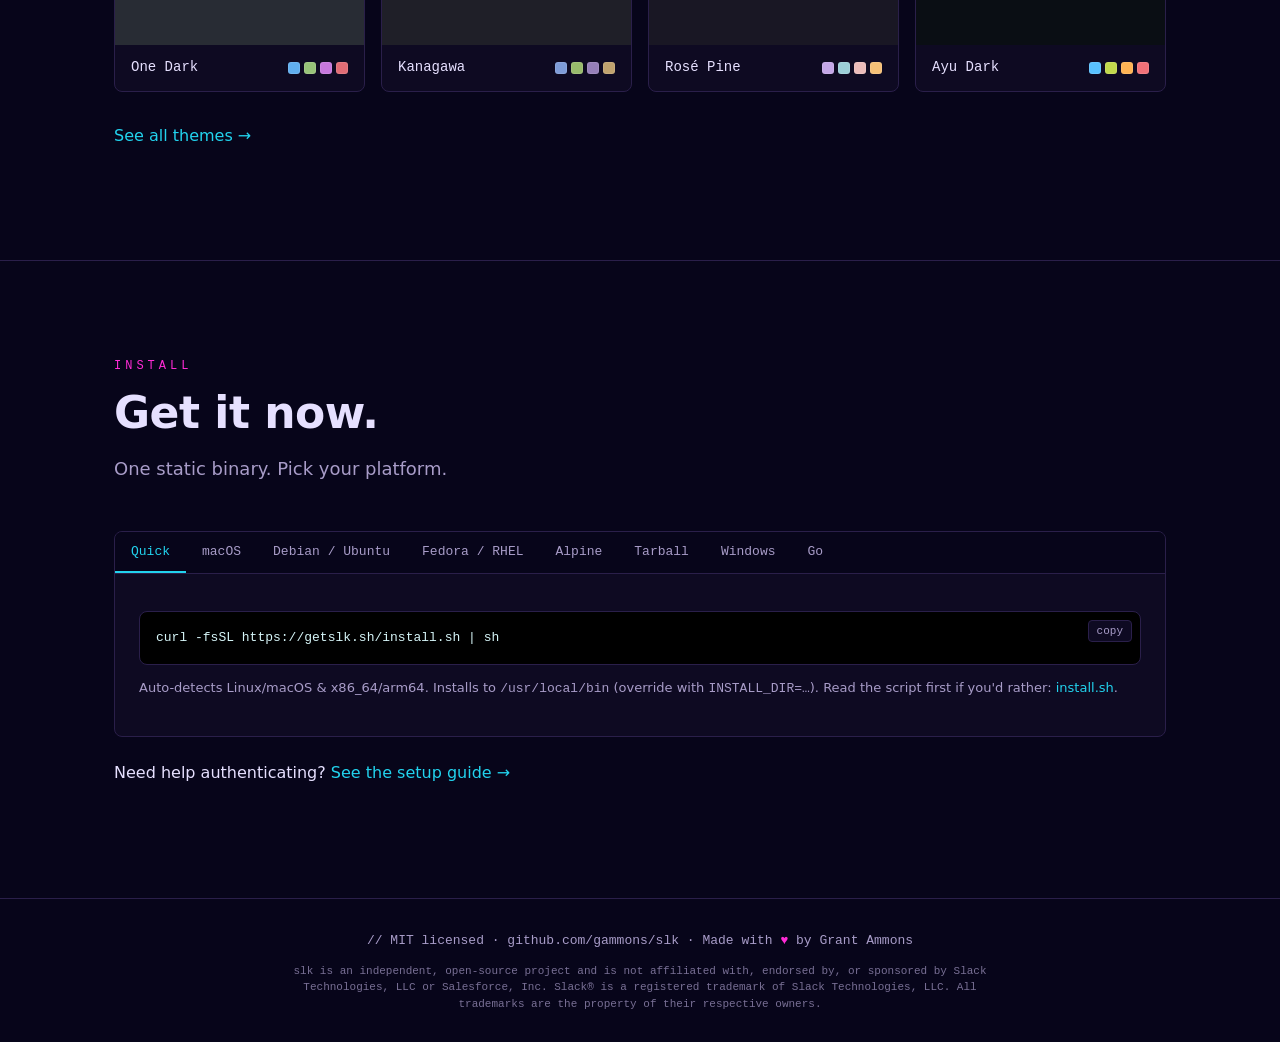
==== commit f35b1e12: "update tag line" ====
--- a/index.html
+++ b/index.html
@@ -202,7 +202,7 @@
       <div class="container" style="text-align: center">
         <p class="section__eyebrow">why slk</p>
         <h2 class="section__title">
-          The Slack desktop client, minus the 1.5GB of Chromium.
+          Full-featured, TUI-based Slack desktop client, minus the 1.5GB of Chromium.
         </h2>
         <p class="section__lede" style="margin-inline: auto">
           slk is an open-source, daily-driver TUI Slack client built in Go. One
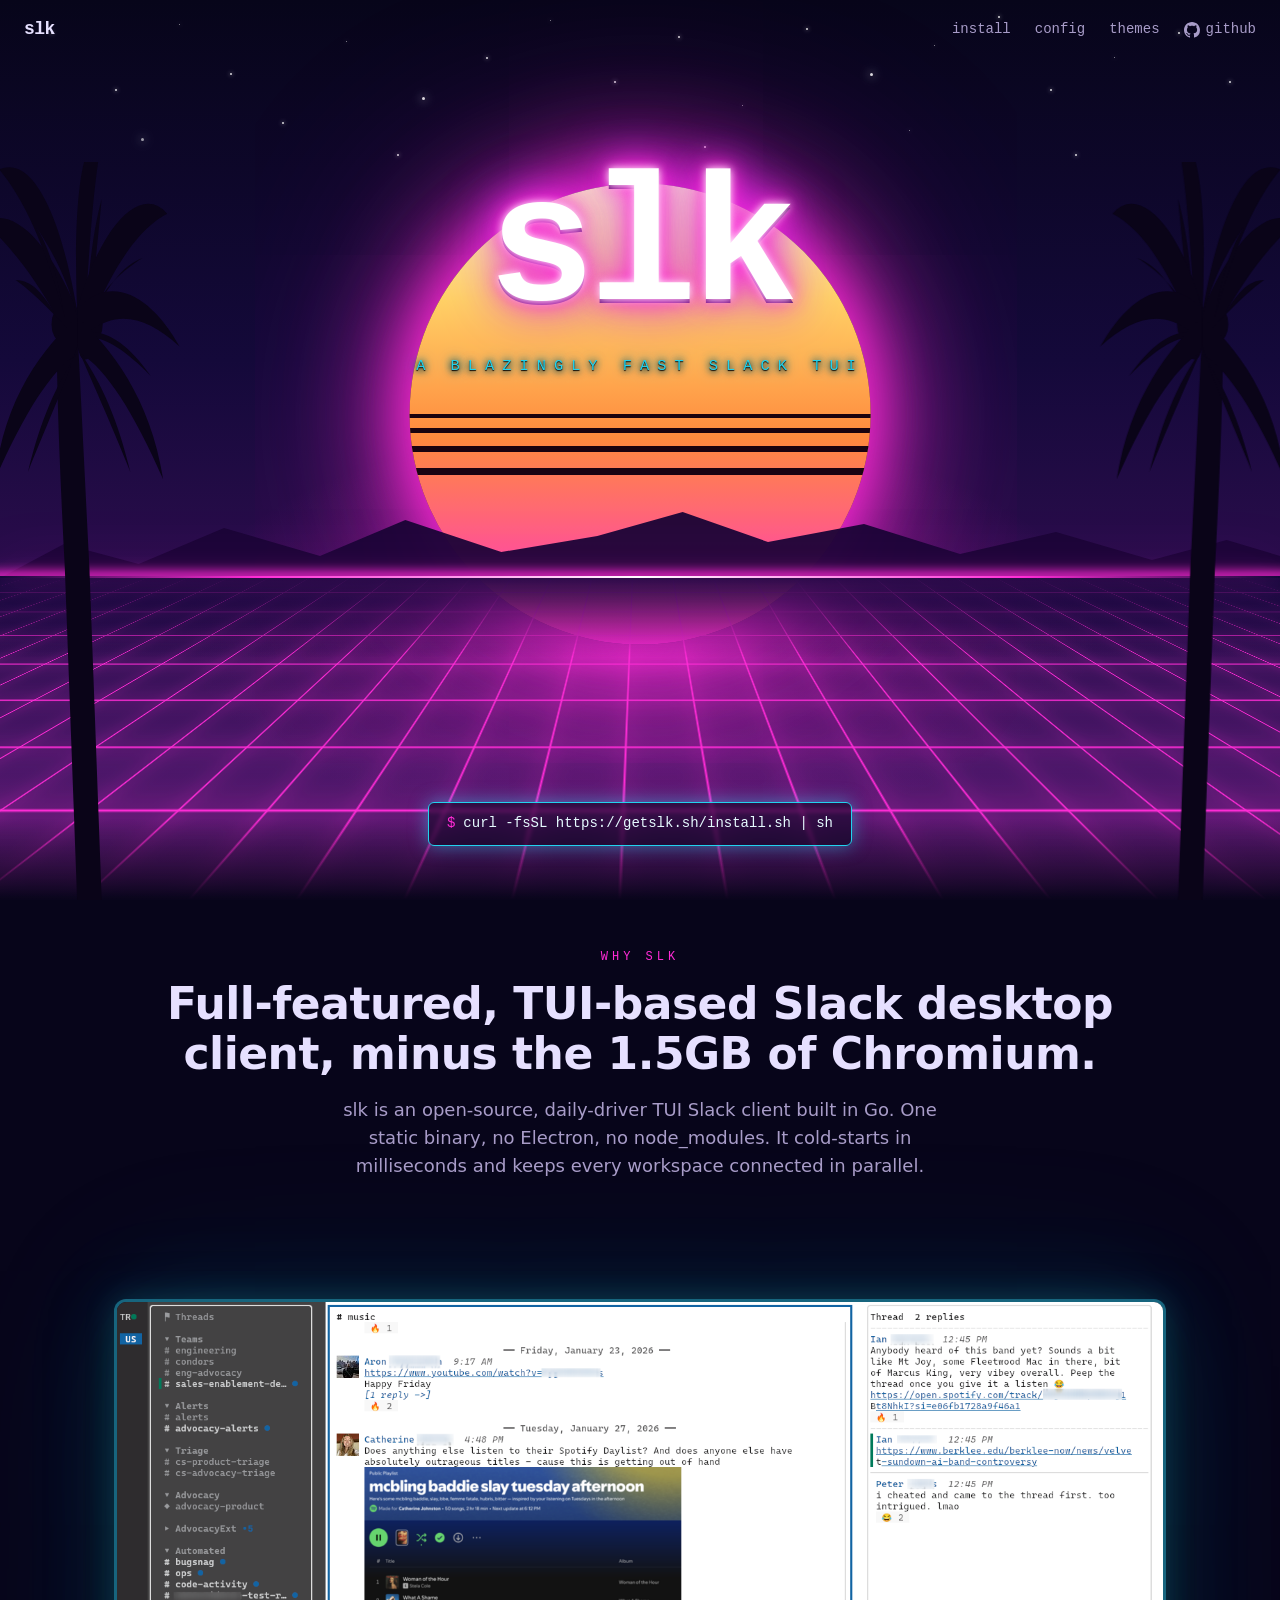
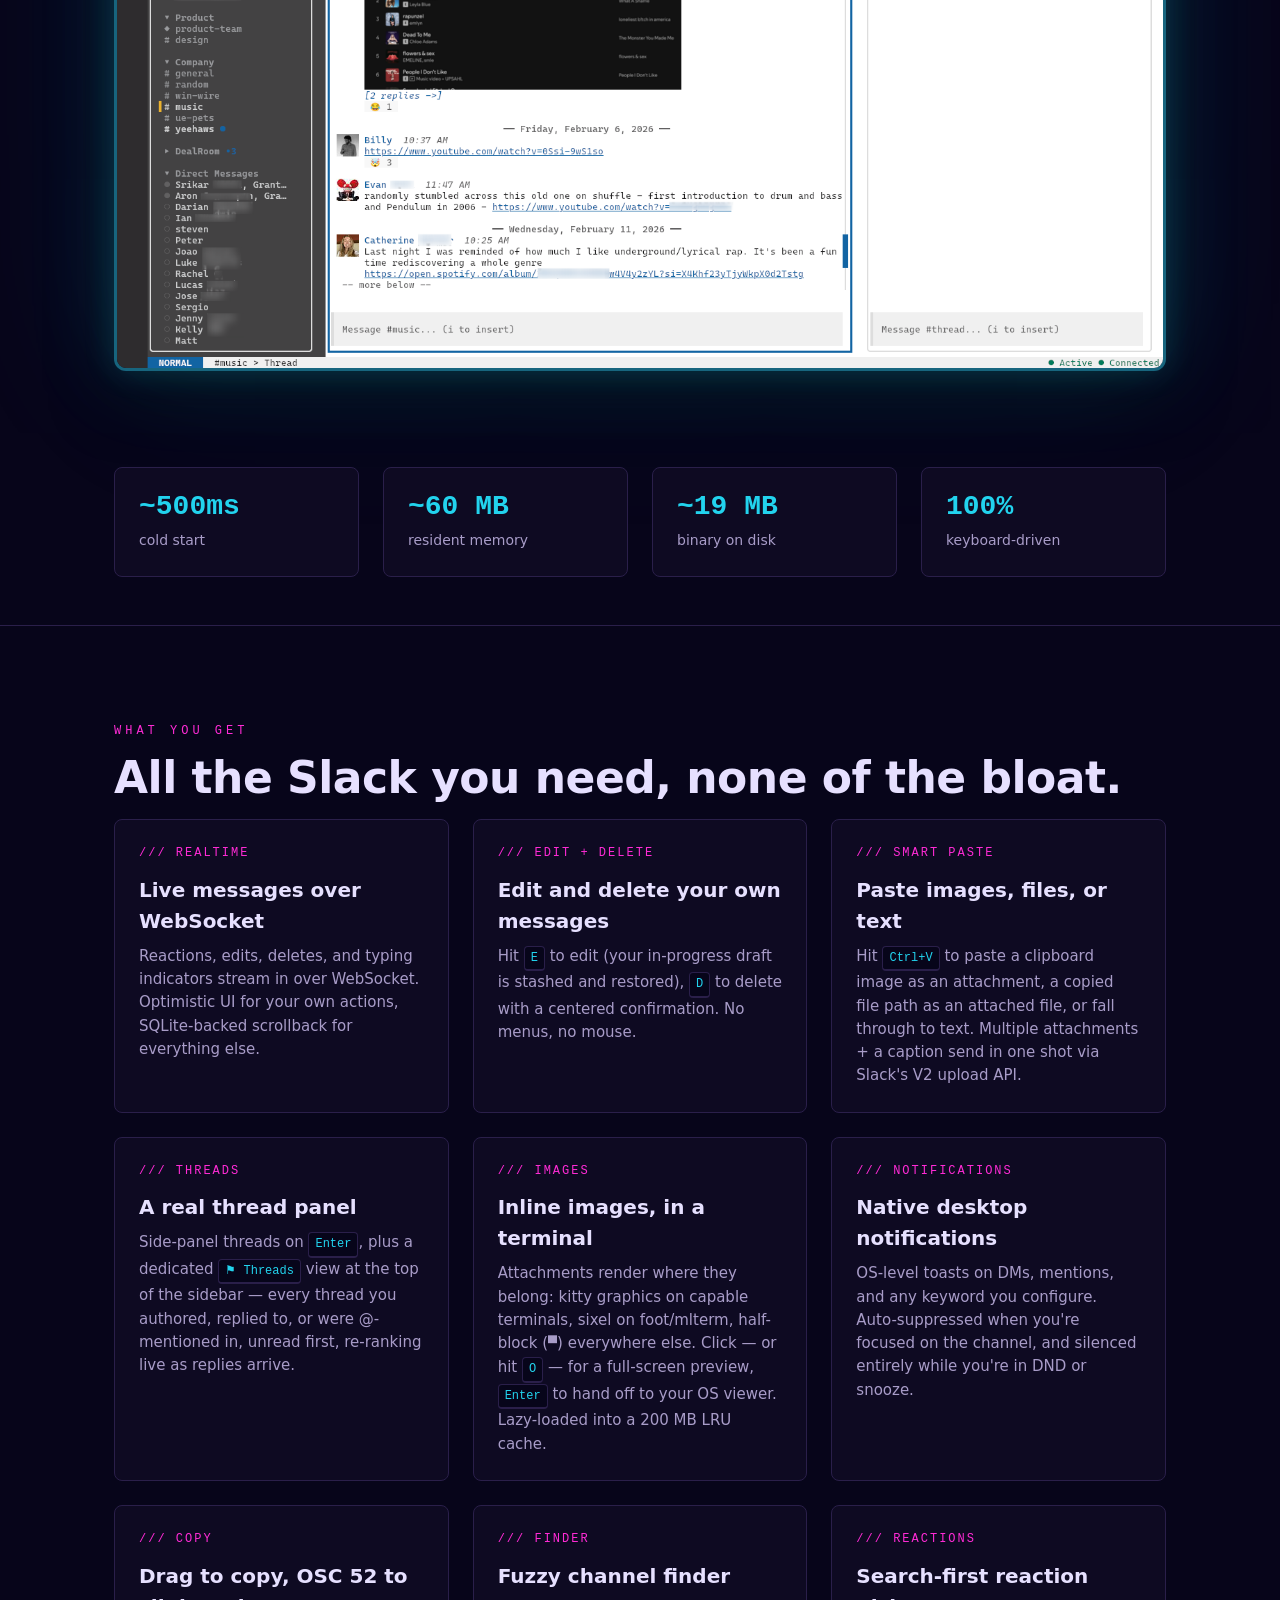
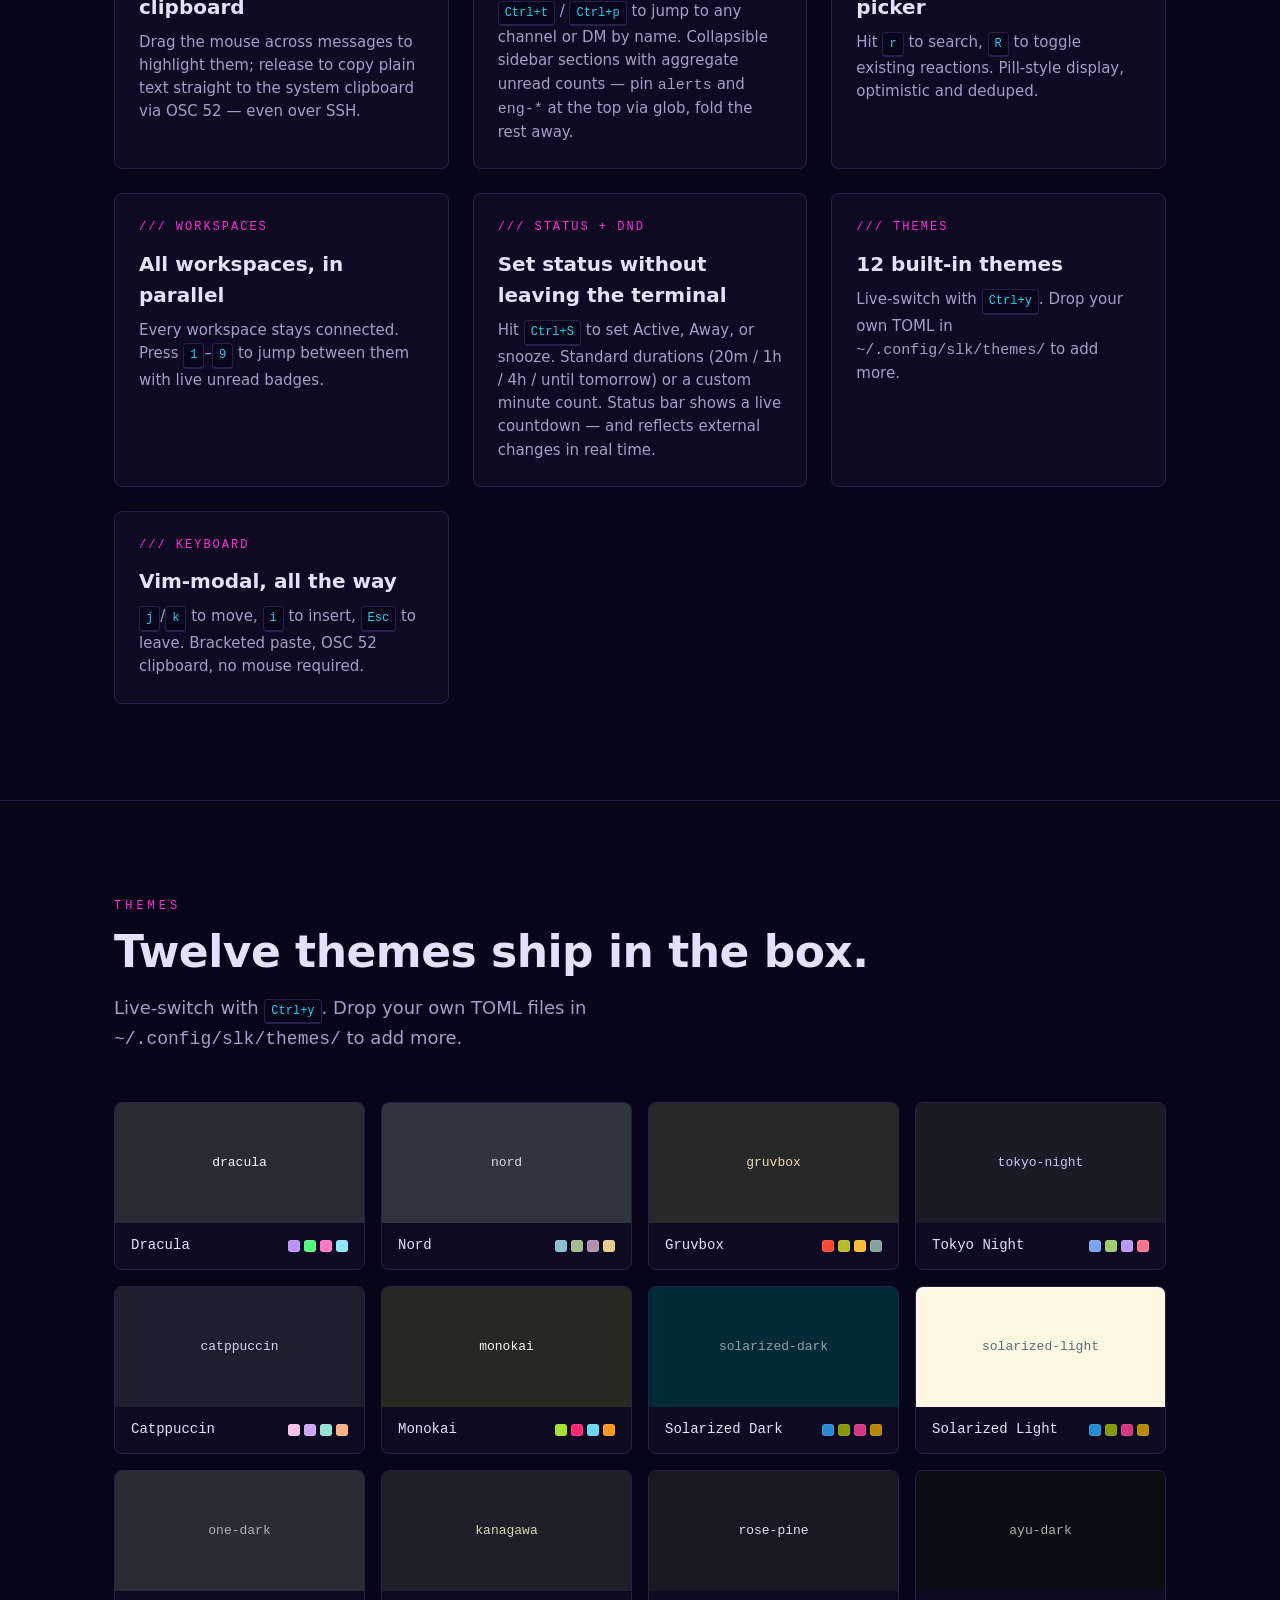
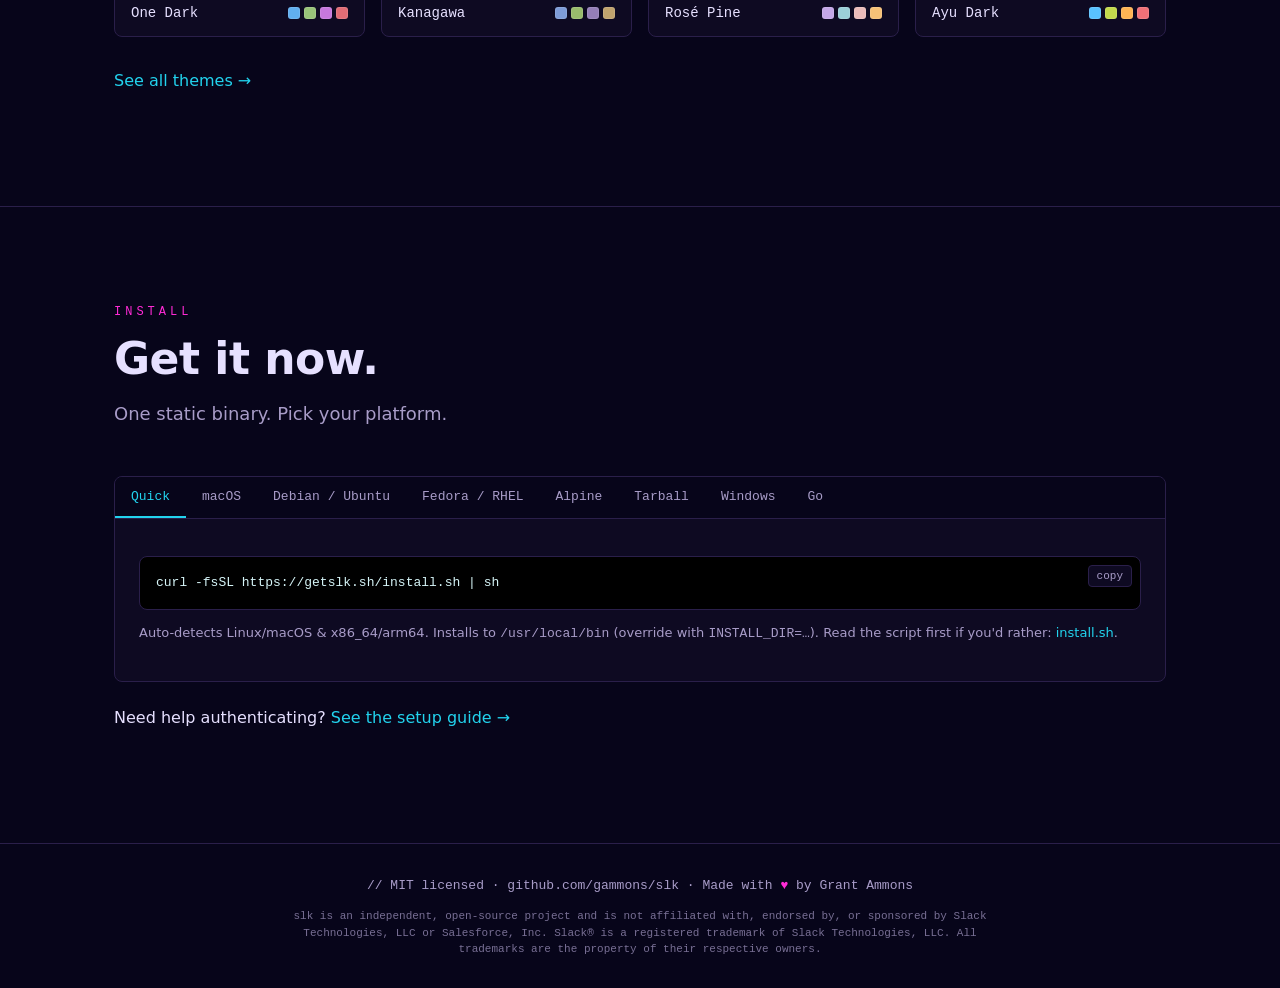
==== commit 6ee98f72: "update screenshot" ====
--- a/index.html
+++ b/index.html
@@ -218,8 +218,8 @@
           <img
             src="/assets/screenshot.png"
             alt="slk running in a terminal: workspace rail, channel sidebar, and message pane"
-            width="1586"
-            height="1091"
+            width="1505"
+            height="957"
           />
         </div>
       </div>
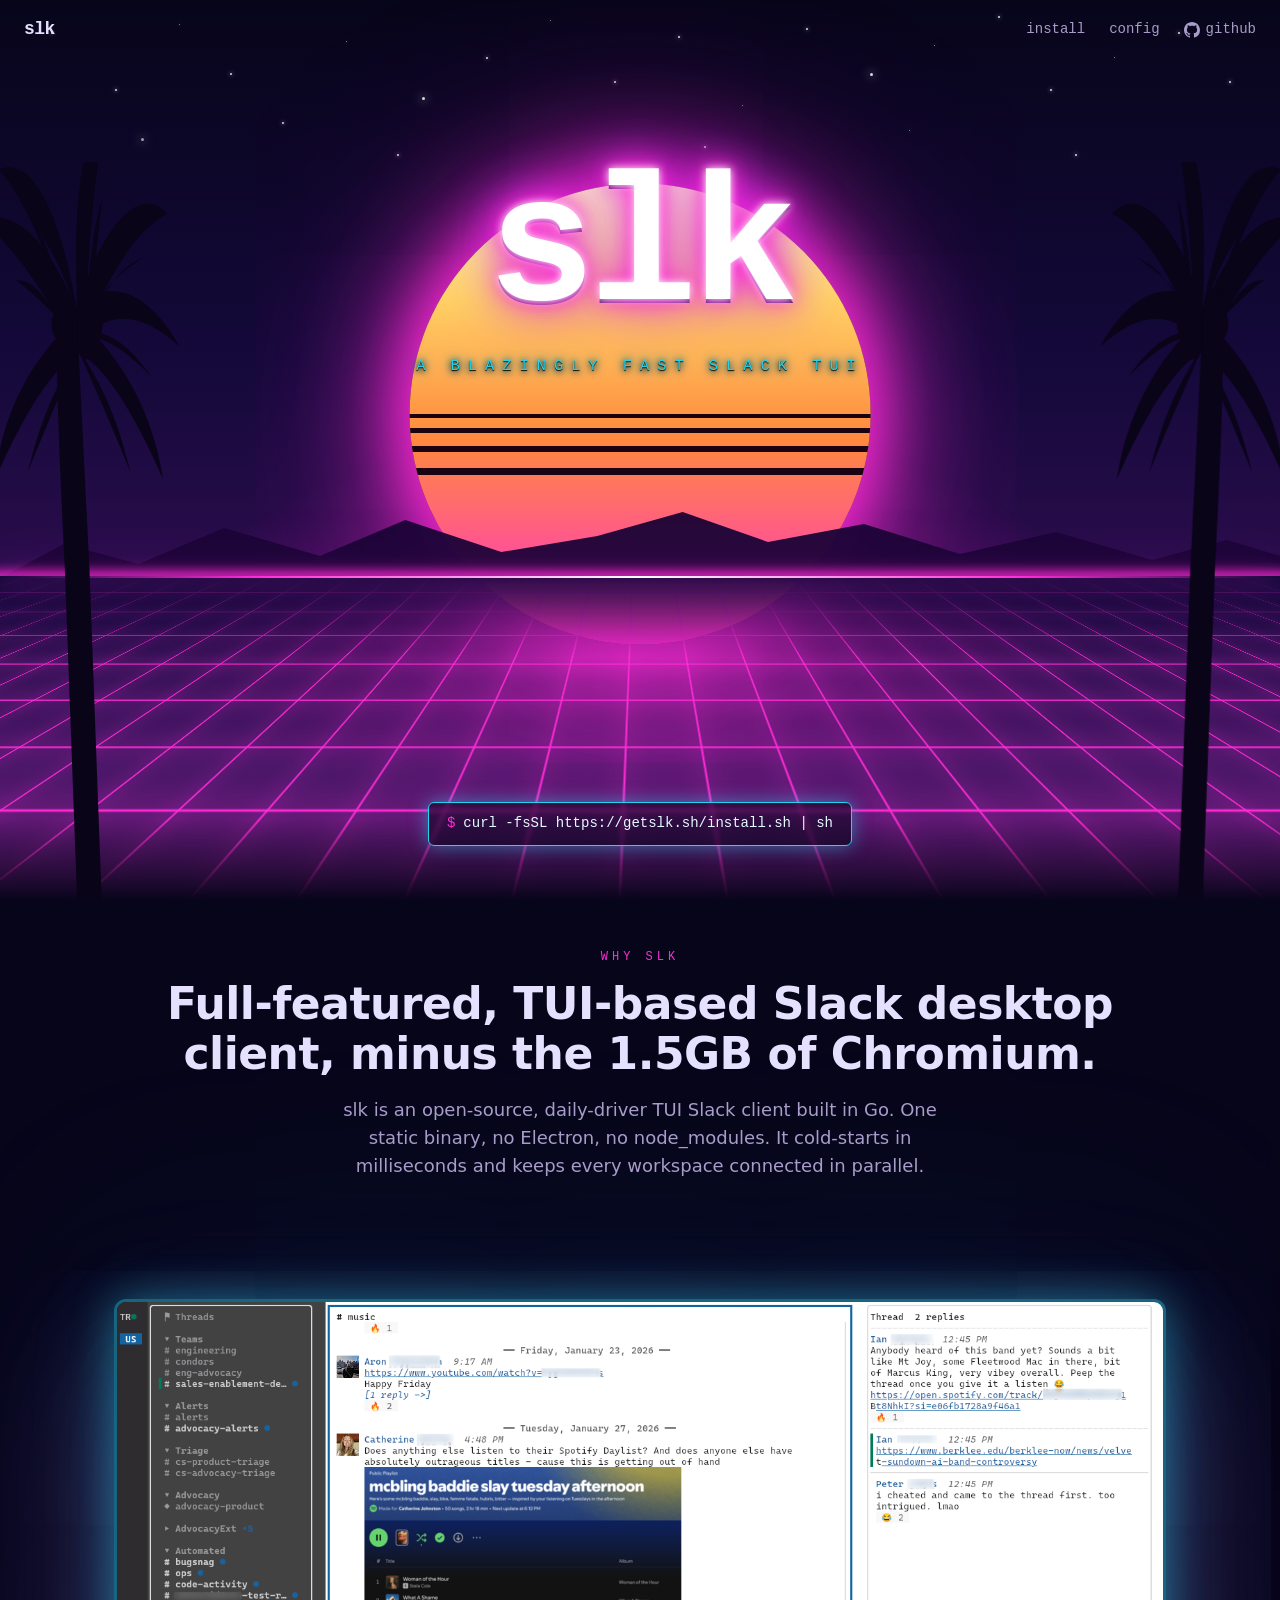
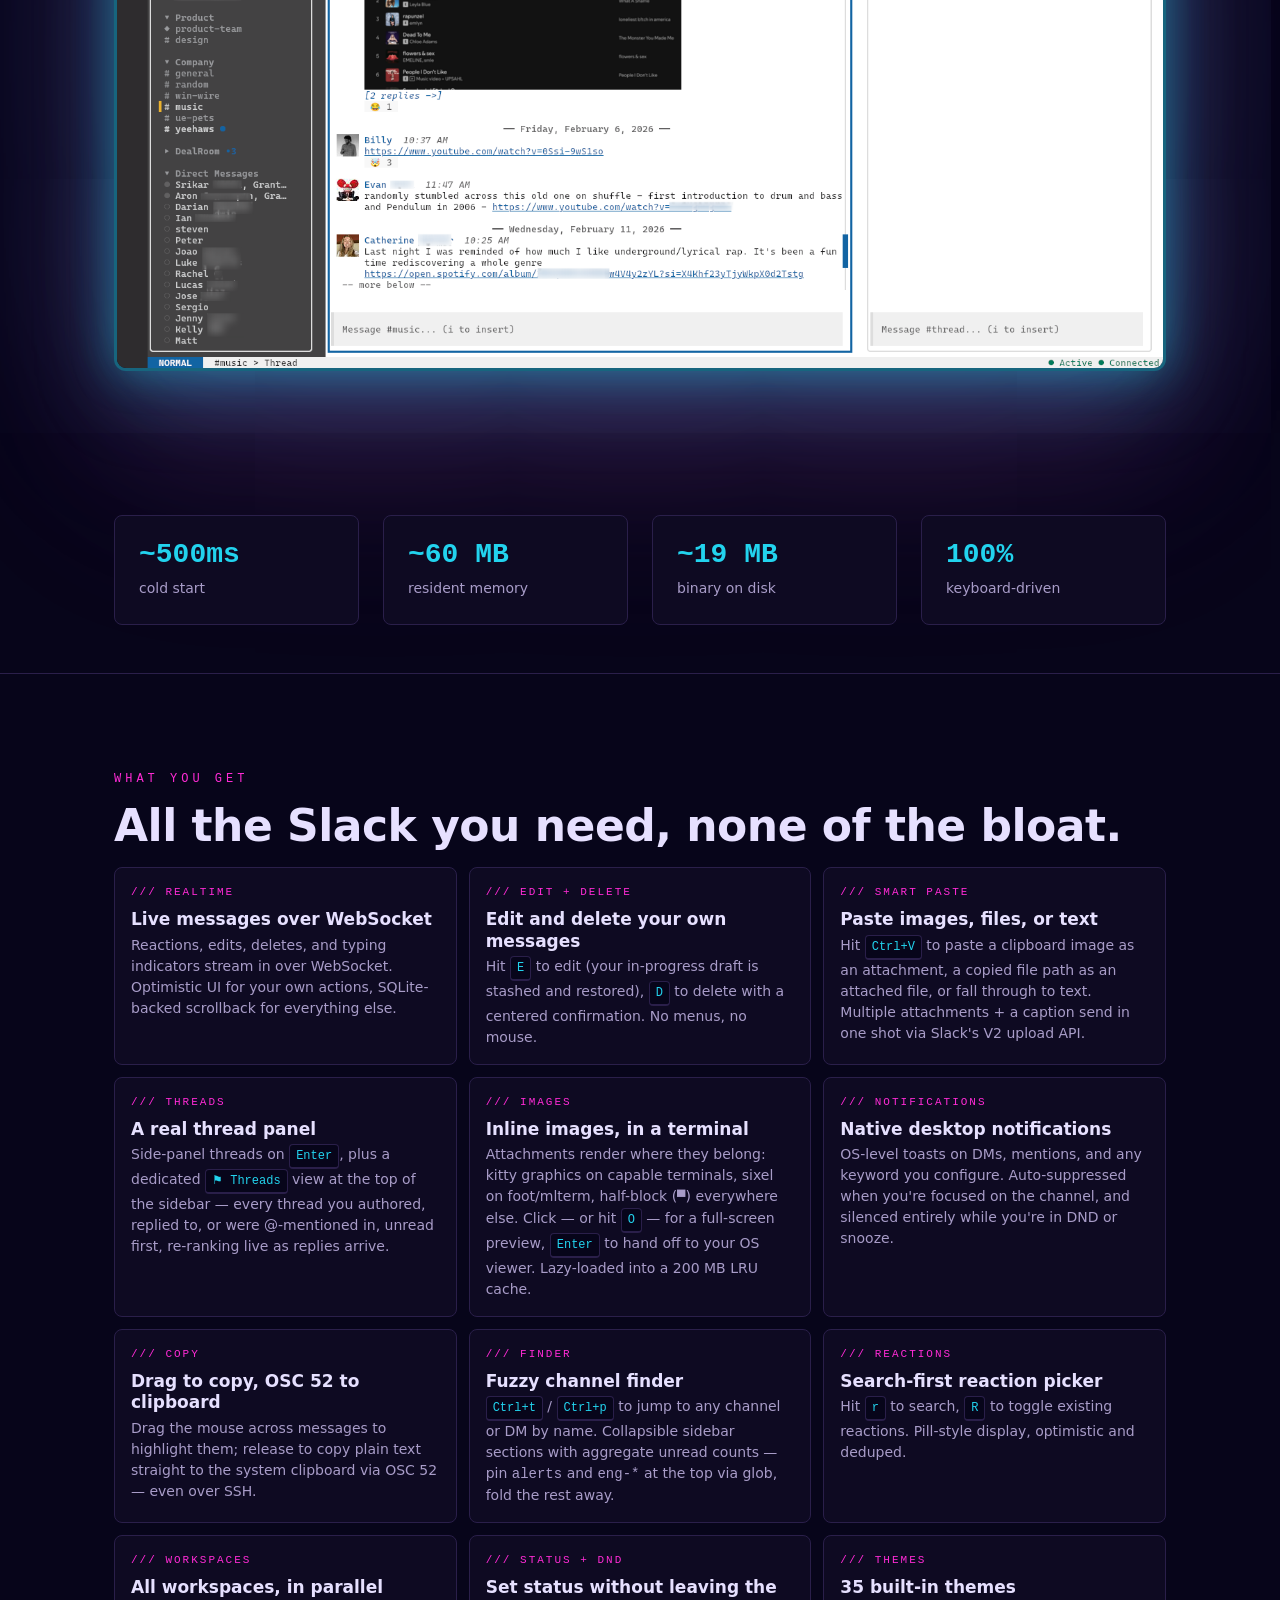
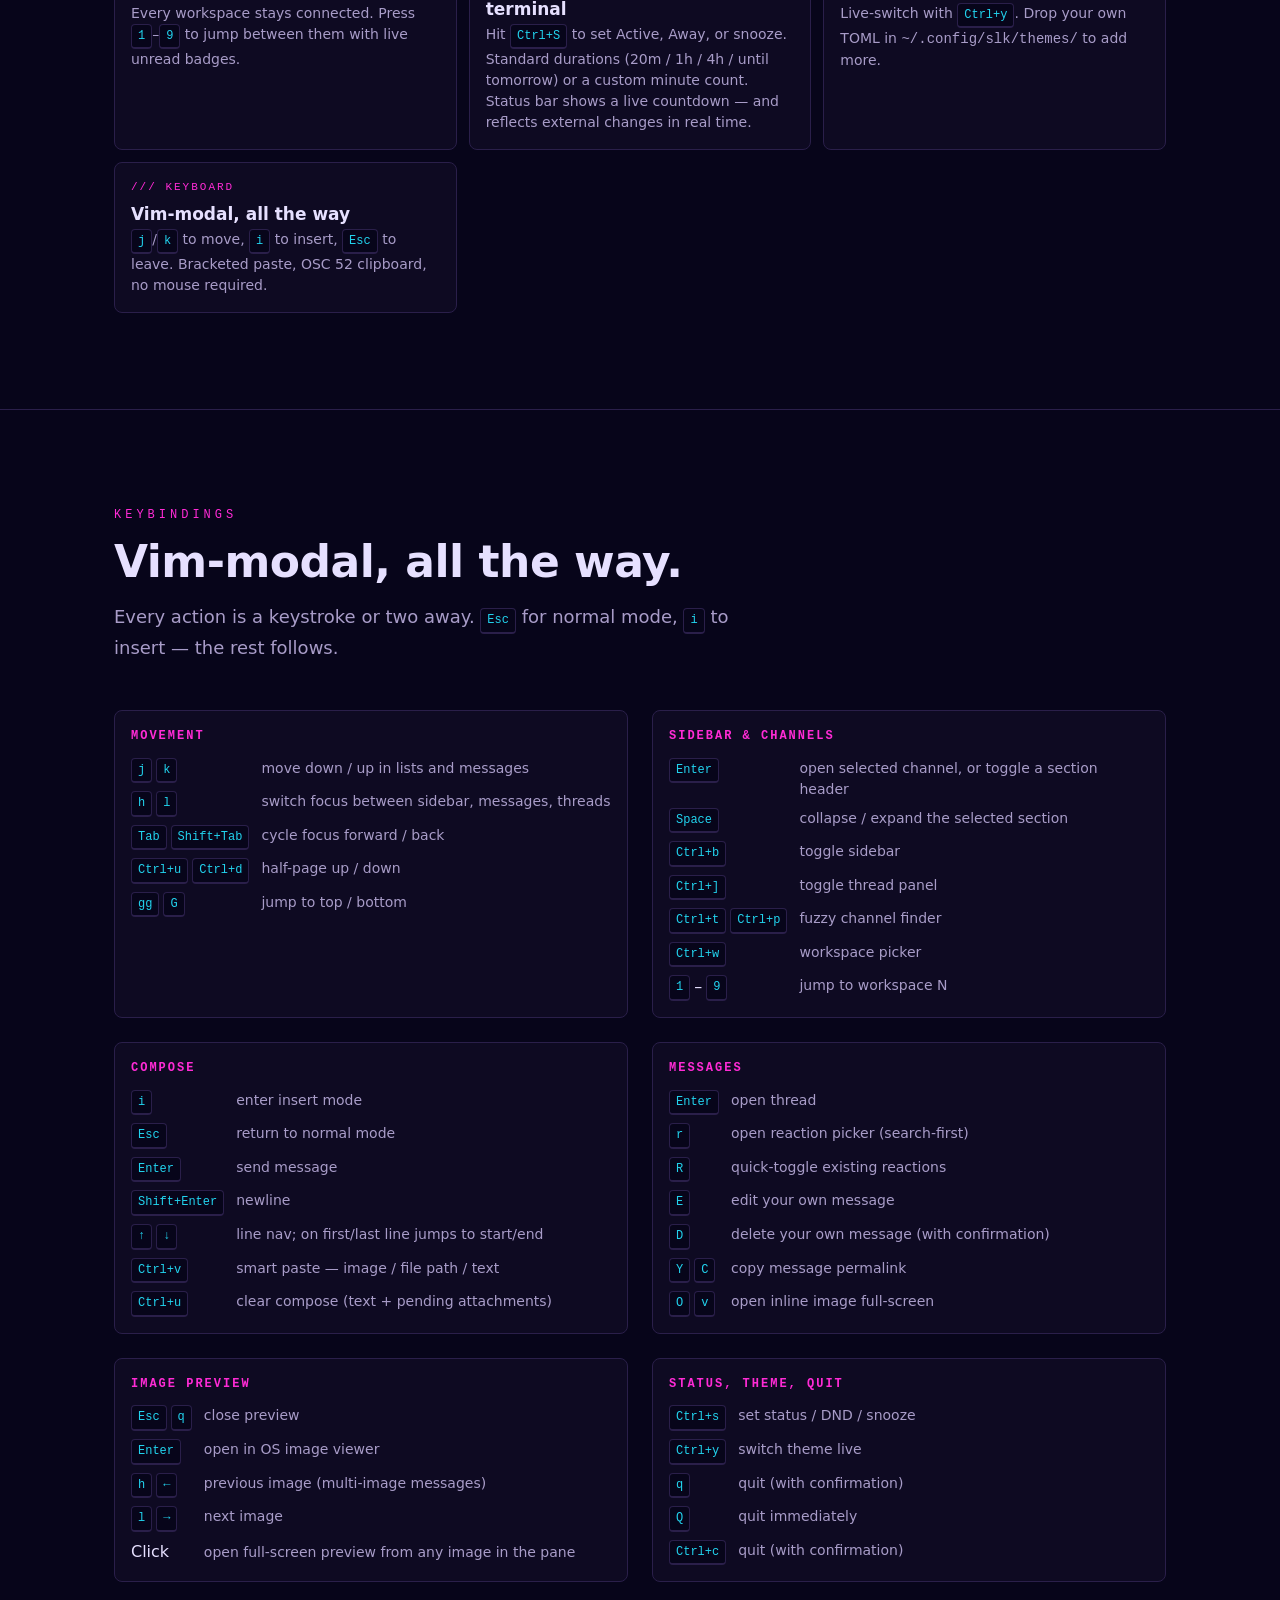
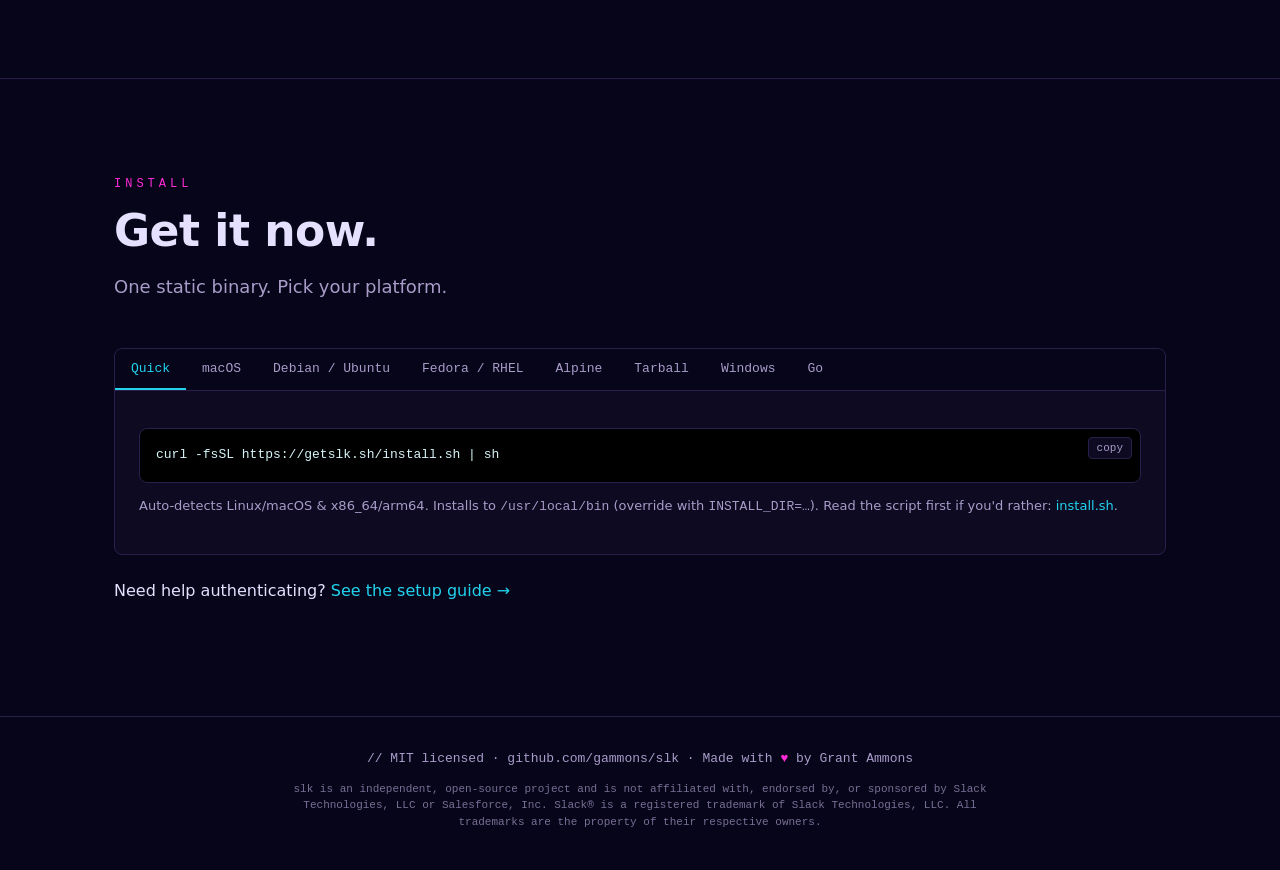
==== commit a2d8c521: "Drop themes nav, add keybindings section, sync config docs - Remove themes link from nav across all " ====
--- a/index.html
+++ b/index.html
@@ -41,7 +41,6 @@
         <div class="nav__links">
           <a href="/install/">install</a>
           <a href="/config/">config</a>
-          <a href="/themes/">themes</a>
           <a href="https://github.com/gammons/slk"
             ><svg class="nav__icon" viewBox="0 0 16 16" aria-hidden="true">
               <path
@@ -375,7 +374,7 @@
 
           <div class="feature">
             <p class="feature__label">/// themes</p>
-            <h3 class="feature__title">12 built-in themes</h3>
+            <h3 class="feature__title">35 built-in themes</h3>
             <p class="feature__body">
               Live-switch with <span class="kbd">Ctrl+y</span>. Drop your own
               TOML in <code>~/.config/slk/themes/</code> to add more.
@@ -393,237 +392,128 @@
             </p>
           </div>
         </div>
-      </div>
-    </section>
-
-    <section class="section" id="themes">
+       </div>
+     </section>
+
+    <section class="section" id="keybindings">
       <div class="container">
-        <p class="section__eyebrow">themes</p>
-        <h2 class="section__title">Twelve themes ship in the box.</h2>
+        <p class="section__eyebrow">keybindings</p>
+        <h2 class="section__title">Vim-modal, all the way.</h2>
         <p class="section__lede">
-          Live-switch with <span class="kbd">Ctrl+y</span>. Drop your own TOML
-          files in <code>~/.config/slk/themes/</code> to add more.
+          Every action is a keystroke or two away. <span class="kbd">Esc</span>
+          for normal mode, <span class="kbd">i</span> to insert — the rest
+          follows.
         </p>
-        <div class="themes-strip">
-          <a class="theme-card" href="/themes/#dracula">
-            <div
-              class="theme-card__preview"
-              style="background: #282a36; color: #f8f8f2"
-            >
-              dracula
-            </div>
-            <div class="theme-card__body">
-              <p class="theme-card__name">Dracula</p>
-              <div class="theme-card__swatches">
-                <i style="background: #bd93f9"></i
-                ><i style="background: #50fa7b"></i
-                ><i style="background: #ff79c6"></i
-                ><i style="background: #8be9fd"></i>
-              </div>
-            </div>
-          </a>
-
-          <a class="theme-card" href="/themes/#nord">
-            <div
-              class="theme-card__preview"
-              style="background: #2e3440; color: #d8dee9"
-            >
-              nord
-            </div>
-            <div class="theme-card__body">
-              <p class="theme-card__name">Nord</p>
-              <div class="theme-card__swatches">
-                <i style="background: #88c0d0"></i
-                ><i style="background: #a3be8c"></i
-                ><i style="background: #b48ead"></i
-                ><i style="background: #ebcb8b"></i>
-              </div>
-            </div>
-          </a>
-
-          <a class="theme-card" href="/themes/#gruvbox">
-            <div
-              class="theme-card__preview"
-              style="background: #282828; color: #ebdbb2"
-            >
-              gruvbox
-            </div>
-            <div class="theme-card__body">
-              <p class="theme-card__name">Gruvbox</p>
-              <div class="theme-card__swatches">
-                <i style="background: #fb4934"></i
-                ><i style="background: #b8bb26"></i
-                ><i style="background: #fabd2f"></i
-                ><i style="background: #83a598"></i>
-              </div>
-            </div>
-          </a>
-
-          <a class="theme-card" href="/themes/#tokyo-night">
-            <div
-              class="theme-card__preview"
-              style="background: #1a1b26; color: #c0caf5"
-            >
-              tokyo-night
-            </div>
-            <div class="theme-card__body">
-              <p class="theme-card__name">Tokyo Night</p>
-              <div class="theme-card__swatches">
-                <i style="background: #7aa2f7"></i
-                ><i style="background: #9ece6a"></i
-                ><i style="background: #bb9af7"></i
-                ><i style="background: #f7768e"></i>
-              </div>
-            </div>
-          </a>
-
-          <a class="theme-card" href="/themes/#catppuccin">
-            <div
-              class="theme-card__preview"
-              style="background: #1e1e2e; color: #cdd6f4"
-            >
-              catppuccin
-            </div>
-            <div class="theme-card__body">
-              <p class="theme-card__name">Catppuccin</p>
-              <div class="theme-card__swatches">
-                <i style="background: #f5c2e7"></i
-                ><i style="background: #cba6f7"></i
-                ><i style="background: #94e2d5"></i
-                ><i style="background: #fab387"></i>
-              </div>
-            </div>
-          </a>
-
-          <a class="theme-card" href="/themes/#monokai">
-            <div
-              class="theme-card__preview"
-              style="background: #272822; color: #f8f8f2"
-            >
-              monokai
-            </div>
-            <div class="theme-card__body">
-              <p class="theme-card__name">Monokai</p>
-              <div class="theme-card__swatches">
-                <i style="background: #a6e22e"></i
-                ><i style="background: #f92672"></i
-                ><i style="background: #66d9ef"></i
-                ><i style="background: #fd971f"></i>
-              </div>
-            </div>
-          </a>
-
-          <a class="theme-card" href="/themes/#solarized-dark">
-            <div
-              class="theme-card__preview"
-              style="background: #002b36; color: #93a1a1"
-            >
-              solarized-dark
-            </div>
-            <div class="theme-card__body">
-              <p class="theme-card__name">Solarized Dark</p>
-              <div class="theme-card__swatches">
-                <i style="background: #268bd2"></i
-                ><i style="background: #859900"></i
-                ><i style="background: #d33682"></i
-                ><i style="background: #b58900"></i>
-              </div>
-            </div>
-          </a>
-
-          <a class="theme-card" href="/themes/#solarized-light">
-            <div
-              class="theme-card__preview"
-              style="background: #fdf6e3; color: #586e75"
-            >
-              solarized-light
-            </div>
-            <div class="theme-card__body">
-              <p class="theme-card__name">Solarized Light</p>
-              <div class="theme-card__swatches">
-                <i style="background: #268bd2"></i
-                ><i style="background: #859900"></i
-                ><i style="background: #d33682"></i
-                ><i style="background: #b58900"></i>
-              </div>
-            </div>
-          </a>
-
-          <a class="theme-card" href="/themes/#one-dark">
-            <div
-              class="theme-card__preview"
-              style="background: #282c34; color: #abb2bf"
-            >
-              one-dark
-            </div>
-            <div class="theme-card__body">
-              <p class="theme-card__name">One Dark</p>
-              <div class="theme-card__swatches">
-                <i style="background: #61afef"></i
-                ><i style="background: #98c379"></i
-                ><i style="background: #c678dd"></i
-                ><i style="background: #e06c75"></i>
-              </div>
-            </div>
-          </a>
-
-          <a class="theme-card" href="/themes/#kanagawa">
-            <div
-              class="theme-card__preview"
-              style="background: #1f1f28; color: #dcd7ba"
-            >
-              kanagawa
-            </div>
-            <div class="theme-card__body">
-              <p class="theme-card__name">Kanagawa</p>
-              <div class="theme-card__swatches">
-                <i style="background: #7e9cd8"></i
-                ><i style="background: #98bb6c"></i
-                ><i style="background: #957fb8"></i
-                ><i style="background: #c0a36e"></i>
-              </div>
-            </div>
-          </a>
-
-          <a class="theme-card" href="/themes/#rose-pine">
-            <div
-              class="theme-card__preview"
-              style="background: #191724; color: #e0def4"
-            >
-              rose-pine
-            </div>
-            <div class="theme-card__body">
-              <p class="theme-card__name">Rosé Pine</p>
-              <div class="theme-card__swatches">
-                <i style="background: #c4a7e7"></i
-                ><i style="background: #9ccfd8"></i
-                ><i style="background: #ebbcba"></i
-                ><i style="background: #f6c177"></i>
-              </div>
-            </div>
-          </a>
-
-          <a class="theme-card" href="/themes/#ayu-dark">
-            <div
-              class="theme-card__preview"
-              style="background: #0a0e14; color: #b3b1ad"
-            >
-              ayu-dark
-            </div>
-            <div class="theme-card__body">
-              <p class="theme-card__name">Ayu Dark</p>
-              <div class="theme-card__swatches">
-                <i style="background: #59c2ff"></i
-                ><i style="background: #c2d94c"></i
-                ><i style="background: #ffb454"></i
-                ><i style="background: #f07178"></i>
-              </div>
-            </div>
-          </a>
+
+        <div class="keys">
+          <div class="keys__group">
+            <h3 class="keys__title">Movement</h3>
+            <dl class="keys__list">
+              <dt><span class="kbd">j</span> <span class="kbd">k</span></dt>
+              <dd>move down / up in lists and messages</dd>
+              <dt><span class="kbd">h</span> <span class="kbd">l</span></dt>
+              <dd>switch focus between sidebar, messages, threads</dd>
+              <dt><span class="kbd">Tab</span> <span class="kbd">Shift+Tab</span></dt>
+              <dd>cycle focus forward / back</dd>
+              <dt><span class="kbd">Ctrl+u</span> <span class="kbd">Ctrl+d</span></dt>
+              <dd>half-page up / down</dd>
+              <dt><span class="kbd">gg</span> <span class="kbd">G</span></dt>
+              <dd>jump to top / bottom</dd>
+            </dl>
+          </div>
+
+          <div class="keys__group">
+            <h3 class="keys__title">Sidebar &amp; channels</h3>
+            <dl class="keys__list">
+              <dt><span class="kbd">Enter</span></dt>
+              <dd>open selected channel, or toggle a section header</dd>
+              <dt><span class="kbd">Space</span></dt>
+              <dd>collapse / expand the selected section</dd>
+              <dt><span class="kbd">Ctrl+b</span></dt>
+              <dd>toggle sidebar</dd>
+              <dt><span class="kbd">Ctrl+]</span></dt>
+              <dd>toggle thread panel</dd>
+              <dt><span class="kbd">Ctrl+t</span> <span class="kbd">Ctrl+p</span></dt>
+              <dd>fuzzy channel finder</dd>
+              <dt><span class="kbd">Ctrl+w</span></dt>
+              <dd>workspace picker</dd>
+              <dt><span class="kbd">1</span>–<span class="kbd">9</span></dt>
+              <dd>jump to workspace N</dd>
+            </dl>
+          </div>
+
+          <div class="keys__group">
+            <h3 class="keys__title">Compose</h3>
+            <dl class="keys__list">
+              <dt><span class="kbd">i</span></dt>
+              <dd>enter insert mode</dd>
+              <dt><span class="kbd">Esc</span></dt>
+              <dd>return to normal mode</dd>
+              <dt><span class="kbd">Enter</span></dt>
+              <dd>send message</dd>
+              <dt><span class="kbd">Shift+Enter</span></dt>
+              <dd>newline</dd>
+              <dt><span class="kbd">↑</span> <span class="kbd">↓</span></dt>
+              <dd>line nav; on first/last line jumps to start/end</dd>
+              <dt><span class="kbd">Ctrl+v</span></dt>
+              <dd>smart paste — image / file path / text</dd>
+              <dt><span class="kbd">Ctrl+u</span></dt>
+              <dd>clear compose (text + pending attachments)</dd>
+            </dl>
+          </div>
+
+          <div class="keys__group">
+            <h3 class="keys__title">Messages</h3>
+            <dl class="keys__list">
+              <dt><span class="kbd">Enter</span></dt>
+              <dd>open thread</dd>
+              <dt><span class="kbd">r</span></dt>
+              <dd>open reaction picker (search-first)</dd>
+              <dt><span class="kbd">R</span></dt>
+              <dd>quick-toggle existing reactions</dd>
+              <dt><span class="kbd">E</span></dt>
+              <dd>edit your own message</dd>
+              <dt><span class="kbd">D</span></dt>
+              <dd>delete your own message (with confirmation)</dd>
+              <dt><span class="kbd">Y</span> <span class="kbd">C</span></dt>
+              <dd>copy message permalink</dd>
+              <dt><span class="kbd">O</span> <span class="kbd">v</span></dt>
+              <dd>open inline image full-screen</dd>
+            </dl>
+          </div>
+
+          <div class="keys__group">
+            <h3 class="keys__title">Image preview</h3>
+            <dl class="keys__list">
+              <dt><span class="kbd">Esc</span> <span class="kbd">q</span></dt>
+              <dd>close preview</dd>
+              <dt><span class="kbd">Enter</span></dt>
+              <dd>open in OS image viewer</dd>
+              <dt><span class="kbd">h</span> <span class="kbd">←</span></dt>
+              <dd>previous image (multi-image messages)</dd>
+              <dt><span class="kbd">l</span> <span class="kbd">→</span></dt>
+              <dd>next image</dd>
+              <dt>Click</dt>
+              <dd>open full-screen preview from any image in the pane</dd>
+            </dl>
+          </div>
+
+          <div class="keys__group">
+            <h3 class="keys__title">Status, theme, quit</h3>
+            <dl class="keys__list">
+              <dt><span class="kbd">Ctrl+s</span></dt>
+              <dd>set status / DND / snooze</dd>
+              <dt><span class="kbd">Ctrl+y</span></dt>
+              <dd>switch theme live</dd>
+              <dt><span class="kbd">q</span></dt>
+              <dd>quit (with confirmation)</dd>
+              <dt><span class="kbd">Q</span></dt>
+              <dd>quit immediately</dd>
+              <dt><span class="kbd">Ctrl+c</span></dt>
+              <dd>quit (with confirmation)</dd>
+            </dl>
+          </div>
         </div>
-        <p style="margin-top: var(--s-6)">
-          <a href="/themes/">See all themes →</a>
-        </p>
       </div>
     </section>
 
--- a/styles.css
+++ b/styles.css
@@ -397,7 +397,7 @@
    marquee (screenshot below hero)
    ============================================================ */
 .marquee {
-  padding-block: var(--s-5) var(--s-7);
+  padding-block: var(--s-5) var(--s-9);
 }
 .marquee__frame {
   max-width: 1100px;
@@ -407,10 +407,11 @@
   border: 3px solid rgba(34, 211, 238, 0.45);
   background: var(--surface);
   box-shadow:
-    0 0 30px rgba(34, 211, 238, 0.18),
-    0 0 90px rgba(34, 211, 238, 0.14),
-    0 0 180px rgba(0, 180, 216, 0.1),
-    0 24px 60px rgba(0, 0, 0, 0.55);
+    0 0 40px rgba(34, 211, 238, 0.35),
+    0 20px 80px rgba(34, 211, 238, 0.25),
+    0 40px 140px rgba(168, 85, 247, 0.22),
+    0 80px 220px rgba(236, 72, 153, 0.16),
+    0 0 260px rgba(0, 180, 216, 0.18);
 }
 .marquee__frame img {
   width: 100%;
@@ -484,7 +485,7 @@
 .features {
   display: grid;
   grid-template-columns: repeat(3, 1fr);
-  gap: var(--s-5);
+  gap: var(--s-3);
 }
 @media (max-width: 900px) { .features { grid-template-columns: repeat(2, 1fr); } }
 @media (max-width: 600px) { .features { grid-template-columns: 1fr; } }
@@ -492,36 +493,84 @@
   background: var(--surface);
   border: 1px solid var(--border);
   border-radius: var(--radius);
-  padding: var(--s-5);
+  padding: var(--s-4);
 }
 .feature__label {
+  font-family: var(--font-mono);
+  font-size: 11px;
+  letter-spacing: 2px;
+  text-transform: uppercase;
+  color: var(--magenta);
+  margin: 0 0 var(--s-2);
+}
+.feature__title {
+  font-size: 17px;
+  font-weight: 700;
+  margin: 0 0 var(--s-1);
+  line-height: 1.25;
+}
+.feature__body {
+  font-size: 14px;
+  line-height: 1.5;
+  color: var(--text-muted);
+  margin: 0;
+}
+.kbd {
+  display: inline-block;
+  font-family: var(--font-mono);
+  font-size: 12px;
+  padding: 2px 6px;
+  border: 1px solid var(--border);
+  border-bottom-width: 2px;
+  border-radius: 4px;
+  background: var(--bg);
+  color: var(--cyan);
+}
+
+/* ============================================================
+   keybindings reference
+   ============================================================ */
+.keys {
+  display: grid;
+  grid-template-columns: repeat(2, 1fr);
+  gap: var(--s-5);
+  margin-top: var(--s-5);
+}
+@media (max-width: 700px) { .keys { grid-template-columns: 1fr; } }
+.keys__group {
+  background: var(--surface);
+  border: 1px solid var(--border);
+  border-radius: var(--radius);
+  padding: var(--s-4);
+}
+.keys__title {
   font-family: var(--font-mono);
   font-size: 12px;
   letter-spacing: 2px;
   text-transform: uppercase;
   color: var(--magenta);
   margin: 0 0 var(--s-3);
-}
-.feature__title {
-  font-size: 20px;
   font-weight: 700;
-  margin: 0 0 var(--s-2);
-}
-.feature__body {
-  font-size: 15px;
-  color: var(--text-muted);
+}
+.keys__list {
+  display: grid;
+  grid-template-columns: max-content 1fr;
+  column-gap: var(--s-3);
+  row-gap: var(--s-2);
   margin: 0;
-}
-.kbd {
-  display: inline-block;
-  font-family: var(--font-mono);
-  font-size: 12px;
-  padding: 2px 6px;
-  border: 1px solid var(--border);
-  border-bottom-width: 2px;
-  border-radius: 4px;
-  background: var(--bg);
-  color: var(--cyan);
+  align-items: baseline;
+}
+.keys__list dt {
+  display: flex;
+  flex-wrap: wrap;
+  gap: 4px;
+  white-space: nowrap;
+}
+.keys__list dd {
+  margin: 0;
+  font-size: 14px;
+  color: var(--text-muted);
+  line-height: 1.5;
 }
 
 .footer {
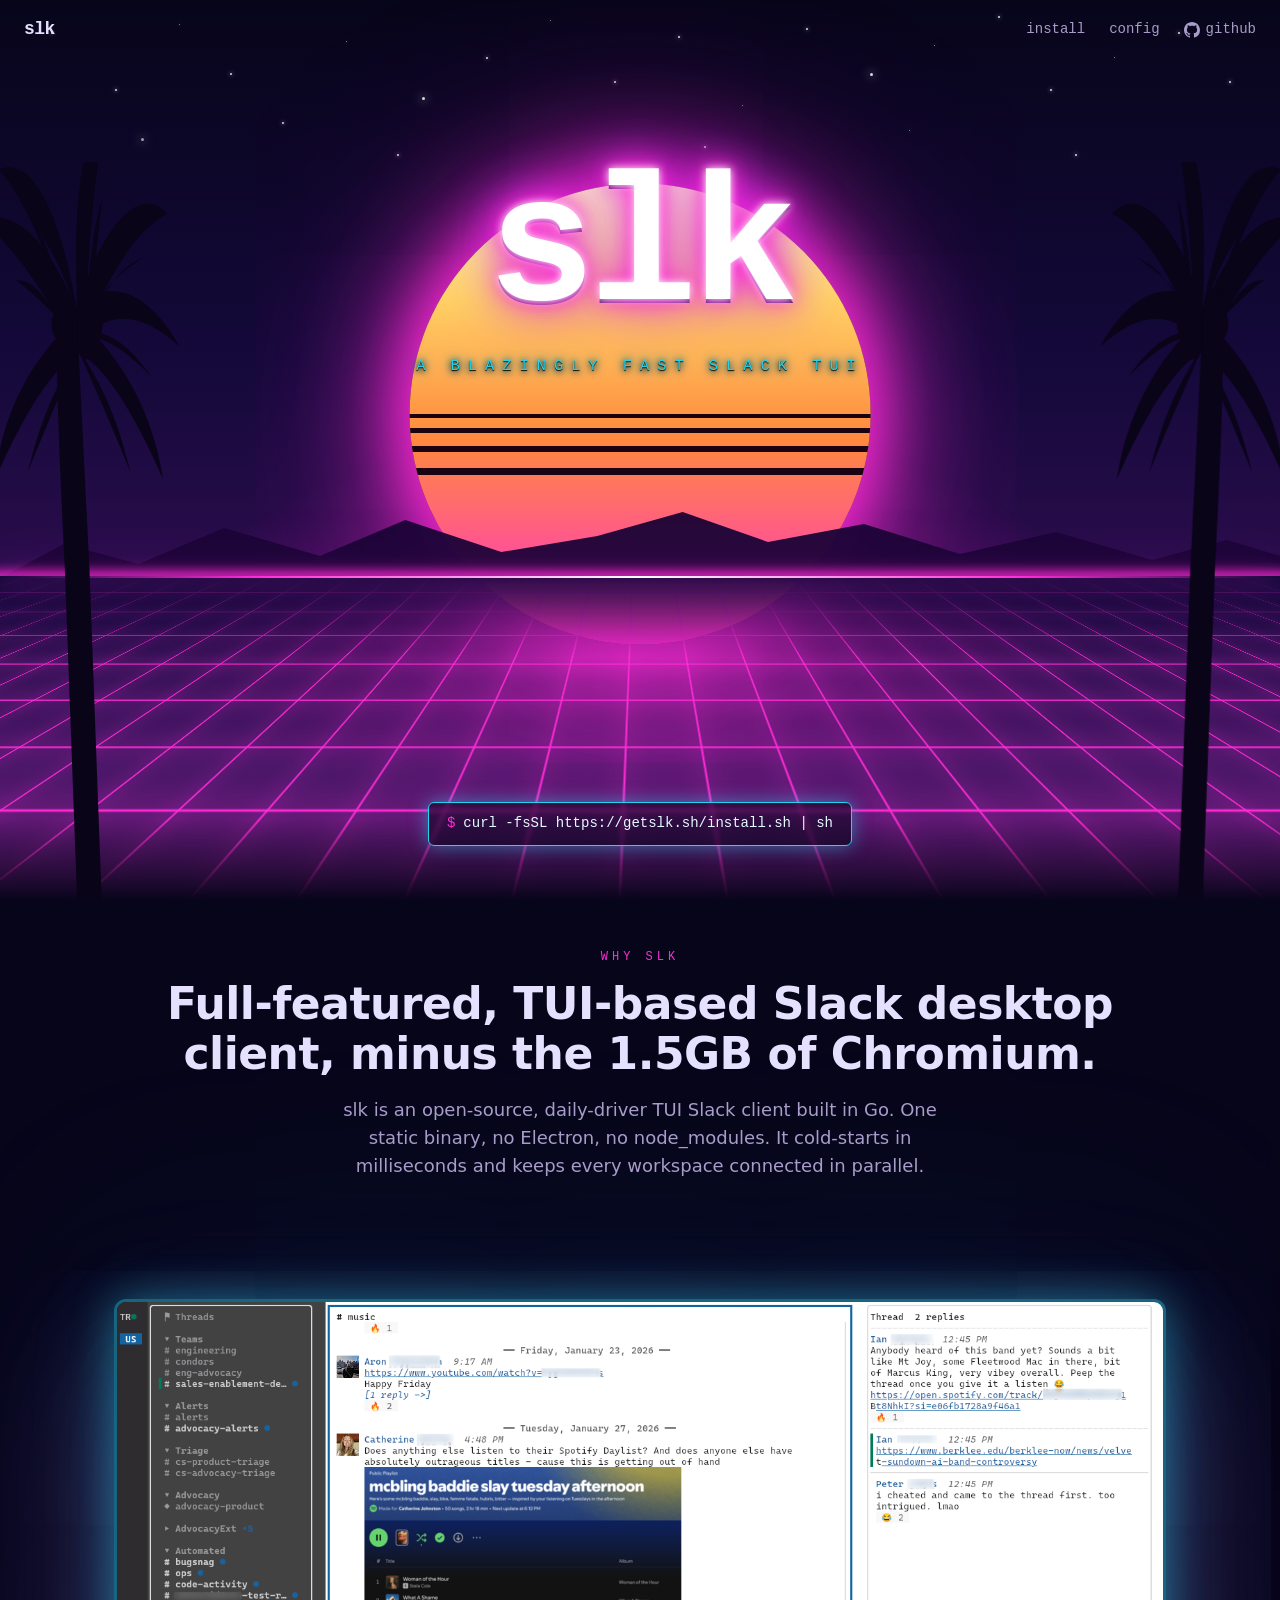
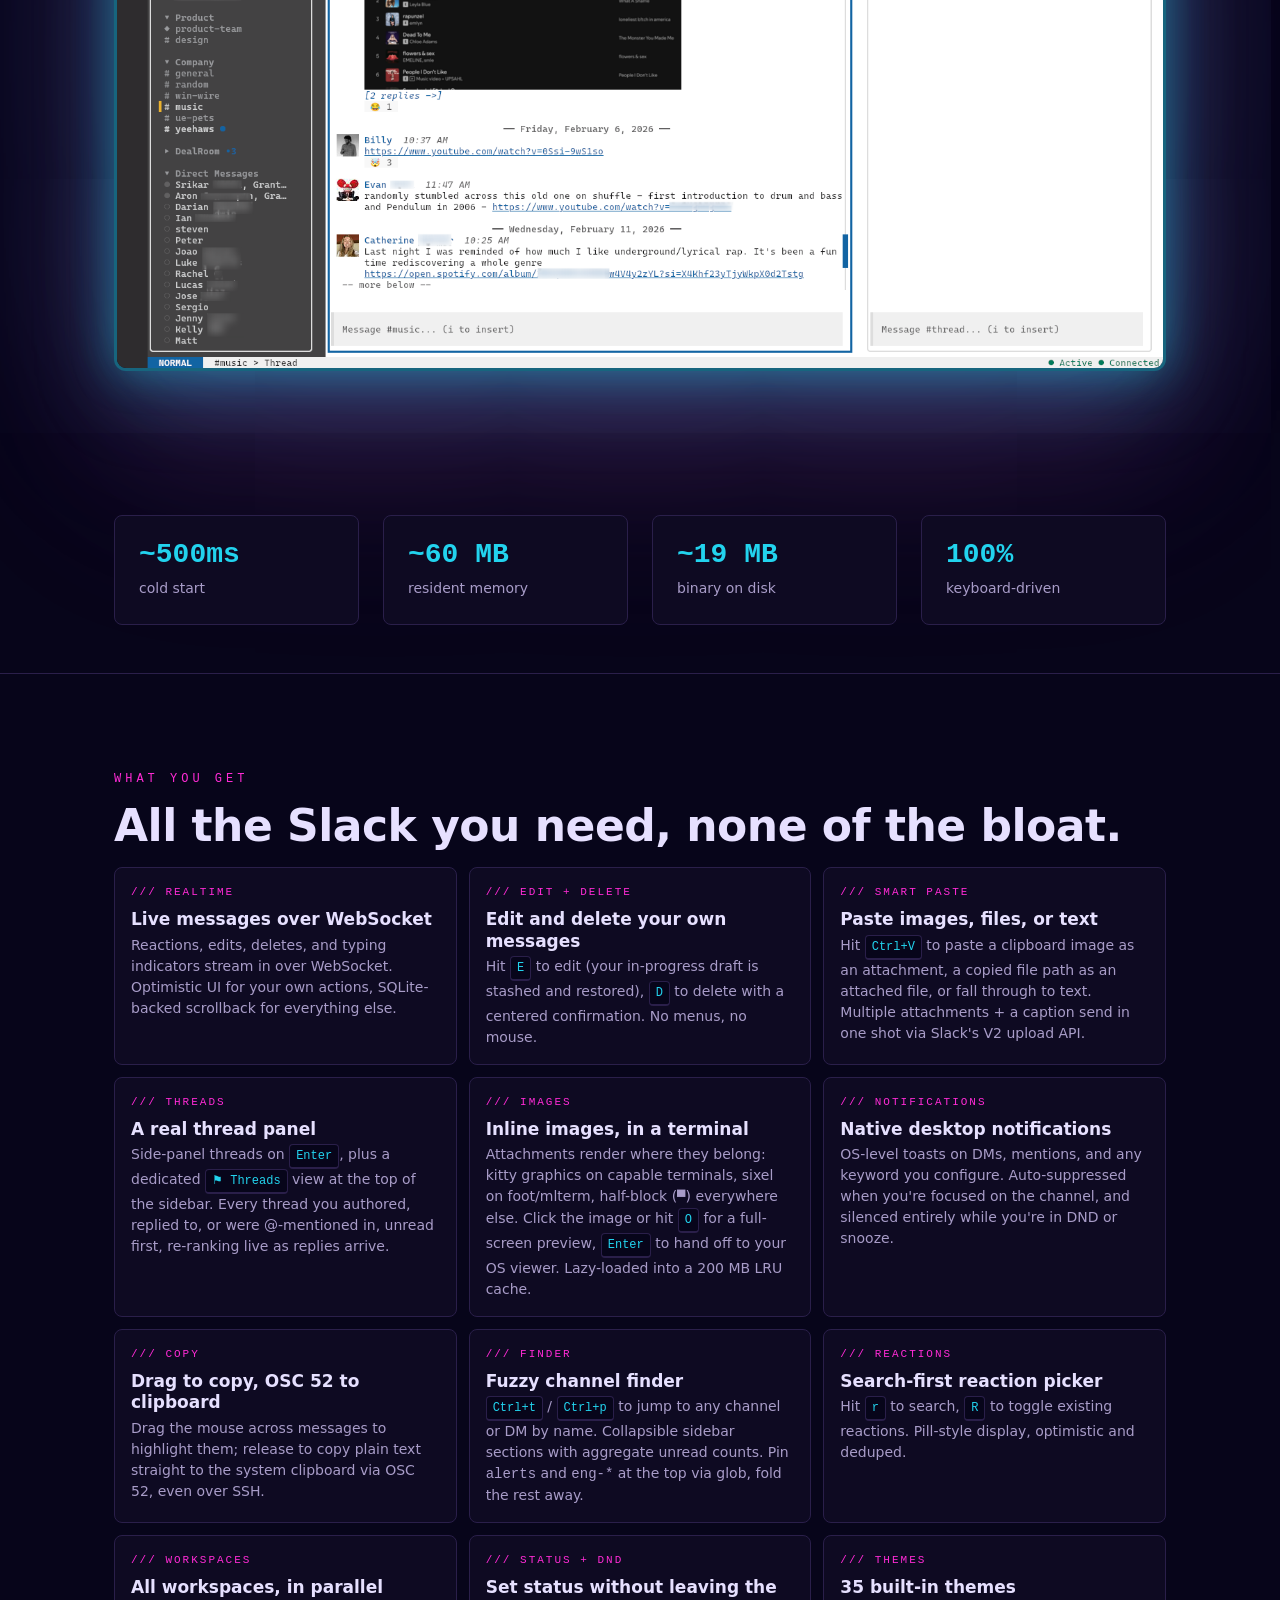
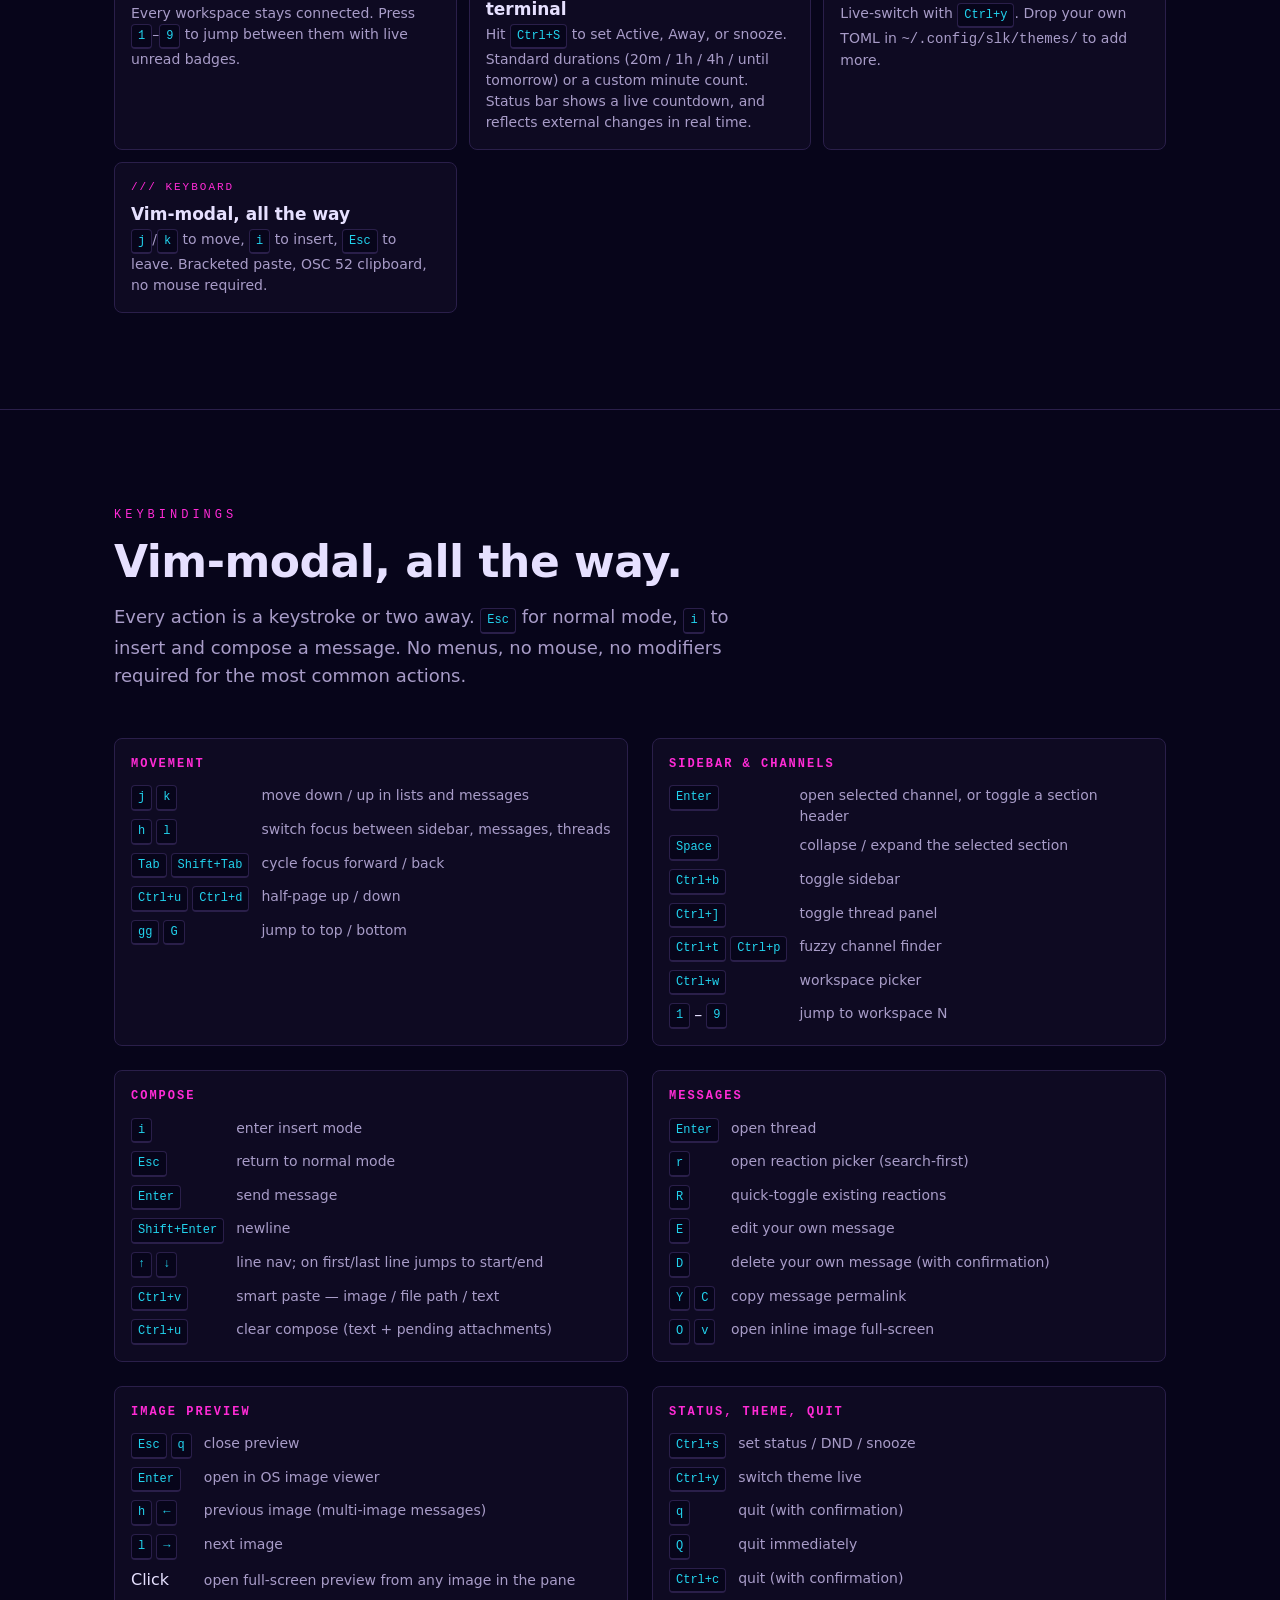
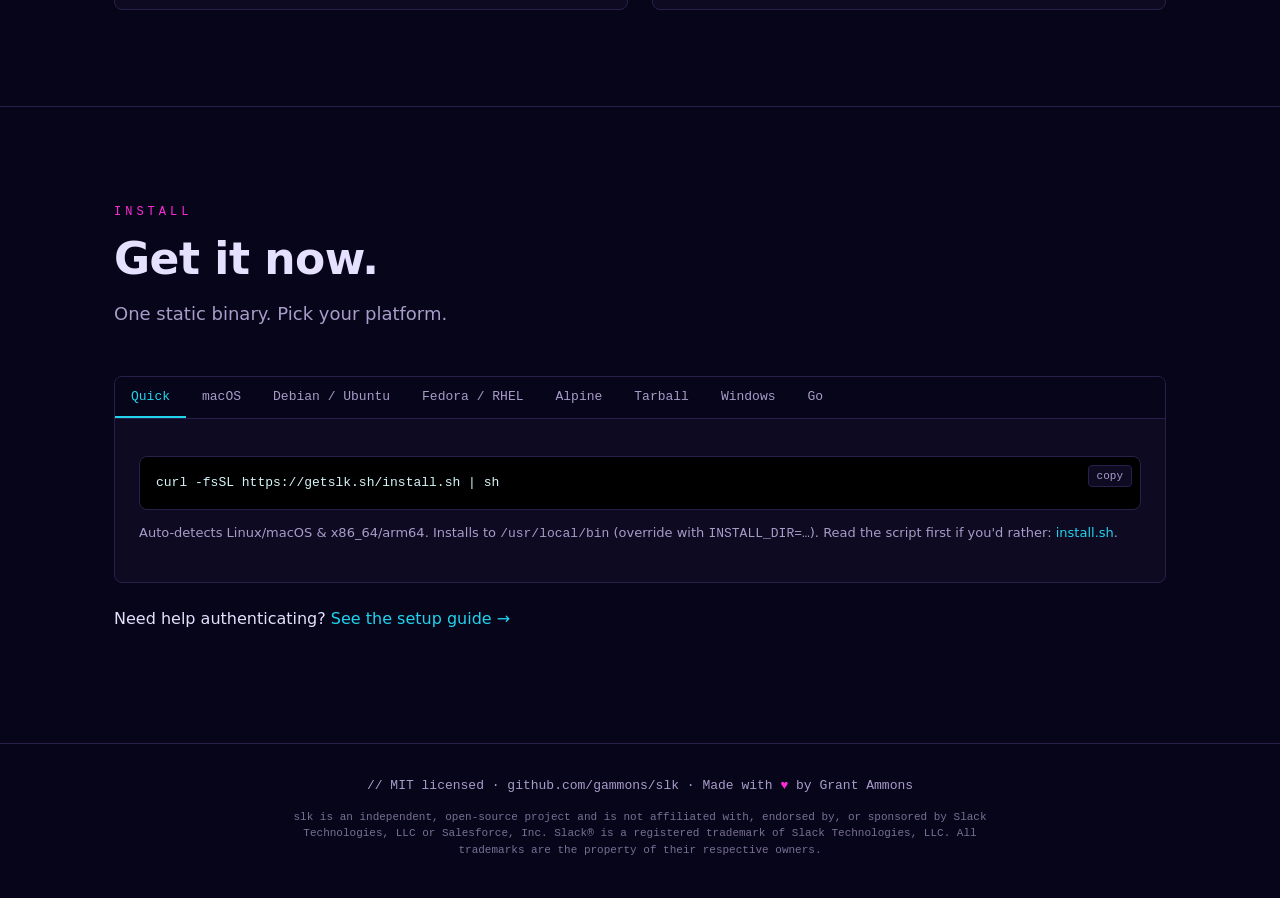
==== commit 3bac439b: "update index" ====
--- a/index.html
+++ b/index.html
@@ -3,7 +3,7 @@
   <head>
     <meta charset="utf-8" />
     <meta name="viewport" content="width=device-width,initial-scale=1" />
-    <title>slk — a blazingly fast slack tui</title>
+    <title>slk - a blazingly fast slack tui</title>
     <meta
       name="description"
       content="A blazingly fast Slack TUI. Keyboard-driven, beautifully themed, with inline images and desktop notifications. Under 20MB. One static binary. No Electron required."
@@ -11,26 +11,37 @@
     <link rel="icon" type="image/svg+xml" href="/assets/favicon.svg" />
 
     <!-- Open Graph -->
+    <meta property="og:type" content="website" />
+    <meta property="og:site_name" content="slk" />
     <meta property="og:title" content="slk — a blazingly fast slack tui" />
     <meta
       property="og:description"
-      content="A blazingly fast Slack TUI. Keyboard-driven, beautifully themed, under 20MB."
+      content="A blazingly fast Slack TUI. Keyboard-driven, beautifully themed, under 20MB. One static binary. No Electron required."
     />
-    <meta property="og:url" content="https://getslk.sh" />
-    <meta property="og:image" content="https://getslk.sh/assets/og-image.png" />
-    <meta property="og:type" content="website" />
+    <meta property="og:url" content="https://getslk.sh/" />
+    <meta
+      property="og:image"
+      content="https://getslk.sh/assets/screenshot.png"
+    />
+    <meta property="og:image:width" content="1505" />
+    <meta property="og:image:height" content="957" />
+    <meta
+      property="og:image:alt"
+      content="slk running in a terminal: workspace rail, channel sidebar, and message pane"
+    />
 
     <!-- Twitter -->
     <meta name="twitter:card" content="summary_large_image" />
     <meta name="twitter:title" content="slk — a blazingly fast slack tui" />
     <meta
       name="twitter:description"
-      content="A blazingly fast Slack TUI. Keyboard-driven, beautifully themed, under 20MB."
+      content="A blazingly fast Slack TUI. Keyboard-driven, beautifully themed, under 20MB. One static binary. No Electron required."
     />
     <meta
       name="twitter:image"
-      content="https://getslk.sh/assets/og-image.png"
+      content="https://getslk.sh/assets/screenshot.png"
     />
+    <meta name="twitter:image:alt" content="slk running in a terminal" />
 
     <link rel="stylesheet" href="/styles.css" />
   </head>
@@ -201,7 +212,8 @@
       <div class="container" style="text-align: center">
         <p class="section__eyebrow">why slk</p>
         <h2 class="section__title">
-          Full-featured, TUI-based Slack desktop client, minus the 1.5GB of Chromium.
+          Full-featured, TUI-based Slack desktop client, minus the 1.5GB of
+          Chromium.
         </h2>
         <p class="section__lede" style="margin-inline: auto">
           slk is an open-source, daily-driver TUI Slack client built in Go. One
@@ -291,7 +303,7 @@
             <p class="feature__body">
               Side-panel threads on <span class="kbd">Enter</span>, plus a
               dedicated <span class="kbd">⚑ Threads</span> view at the top of
-              the sidebar — every thread you authored, replied to, or were
+              the sidebar. Every thread you authored, replied to, or were
               @-mentioned in, unread first, re-ranking live as replies arrive.
             </p>
           </div>
@@ -302,9 +314,10 @@
             <p class="feature__body">
               Attachments render where they belong: kitty graphics on capable
               terminals, sixel on foot/mlterm, half-block (<code>▀</code>)
-              everywhere else. Click — or hit <span class="kbd">O</span> — for
-              a full-screen preview, <span class="kbd">Enter</span> to hand off
-              to your OS viewer. Lazy-loaded into a 200 MB LRU cache.
+              everywhere else. Click the image or hit
+              <span class="kbd">O</span> for a full-screen preview,
+              <span class="kbd">Enter</span> to hand off to your OS viewer.
+              Lazy-loaded into a 200 MB LRU cache.
             </p>
           </div>
 
@@ -322,9 +335,9 @@
             <p class="feature__label">/// copy</p>
             <h3 class="feature__title">Drag to copy, OSC 52 to clipboard</h3>
             <p class="feature__body">
-              Drag the mouse across messages to highlight them; release to
-              copy plain text straight to the system clipboard via OSC 52 —
-              even over SSH.
+              Drag the mouse across messages to highlight them; release to copy
+              plain text straight to the system clipboard via OSC 52, even over
+              SSH.
             </p>
           </div>
 
@@ -332,10 +345,11 @@
             <p class="feature__label">/// finder</p>
             <h3 class="feature__title">Fuzzy channel finder</h3>
             <p class="feature__body">
-              <span class="kbd">Ctrl+t</span> / <span class="kbd">Ctrl+p</span>
-              to jump to any channel or DM by name. Collapsible sidebar
-              sections with aggregate unread counts — pin <code>alerts</code>
-              and <code>eng-*</code> at the top via glob, fold the rest away.
+              <span class="kbd">Ctrl+t</span> /
+              <span class="kbd">Ctrl+p</span> to jump to any channel or DM by
+              name. Collapsible sidebar sections with aggregate unread counts.
+              Pin <code>alerts</code> and <code>eng-*</code> at the top via
+              glob, fold the rest away.
             </p>
           </div>
 
@@ -367,7 +381,7 @@
             <p class="feature__body">
               Hit <span class="kbd">Ctrl+S</span> to set Active, Away, or
               snooze. Standard durations (20m / 1h / 4h / until tomorrow) or a
-              custom minute count. Status bar shows a live countdown — and
+              custom minute count. Status bar shows a live countdown, and
               reflects external changes in real time.
             </p>
           </div>
@@ -392,17 +406,18 @@
             </p>
           </div>
         </div>
-       </div>
-     </section>
+      </div>
+    </section>
 
     <section class="section" id="keybindings">
       <div class="container">
         <p class="section__eyebrow">keybindings</p>
         <h2 class="section__title">Vim-modal, all the way.</h2>
         <p class="section__lede">
-          Every action is a keystroke or two away. <span class="kbd">Esc</span>
-          for normal mode, <span class="kbd">i</span> to insert — the rest
-          follows.
+          Every action is a keystroke or two away.
+          <span class="kbd">Esc</span> for normal mode,
+          <span class="kbd">i</span> to insert and compose a message. No menus,
+          no mouse, no modifiers required for the most common actions.
         </p>
 
         <div class="keys">
@@ -413,9 +428,13 @@
               <dd>move down / up in lists and messages</dd>
               <dt><span class="kbd">h</span> <span class="kbd">l</span></dt>
               <dd>switch focus between sidebar, messages, threads</dd>
-              <dt><span class="kbd">Tab</span> <span class="kbd">Shift+Tab</span></dt>
+              <dt>
+                <span class="kbd">Tab</span> <span class="kbd">Shift+Tab</span>
+              </dt>
               <dd>cycle focus forward / back</dd>
-              <dt><span class="kbd">Ctrl+u</span> <span class="kbd">Ctrl+d</span></dt>
+              <dt>
+                <span class="kbd">Ctrl+u</span> <span class="kbd">Ctrl+d</span>
+              </dt>
               <dd>half-page up / down</dd>
               <dt><span class="kbd">gg</span> <span class="kbd">G</span></dt>
               <dd>jump to top / bottom</dd>
@@ -433,7 +452,9 @@
               <dd>toggle sidebar</dd>
               <dt><span class="kbd">Ctrl+]</span></dt>
               <dd>toggle thread panel</dd>
-              <dt><span class="kbd">Ctrl+t</span> <span class="kbd">Ctrl+p</span></dt>
+              <dt>
+                <span class="kbd">Ctrl+t</span> <span class="kbd">Ctrl+p</span>
+              </dt>
               <dd>fuzzy channel finder</dd>
               <dt><span class="kbd">Ctrl+w</span></dt>
               <dd>workspace picker</dd>
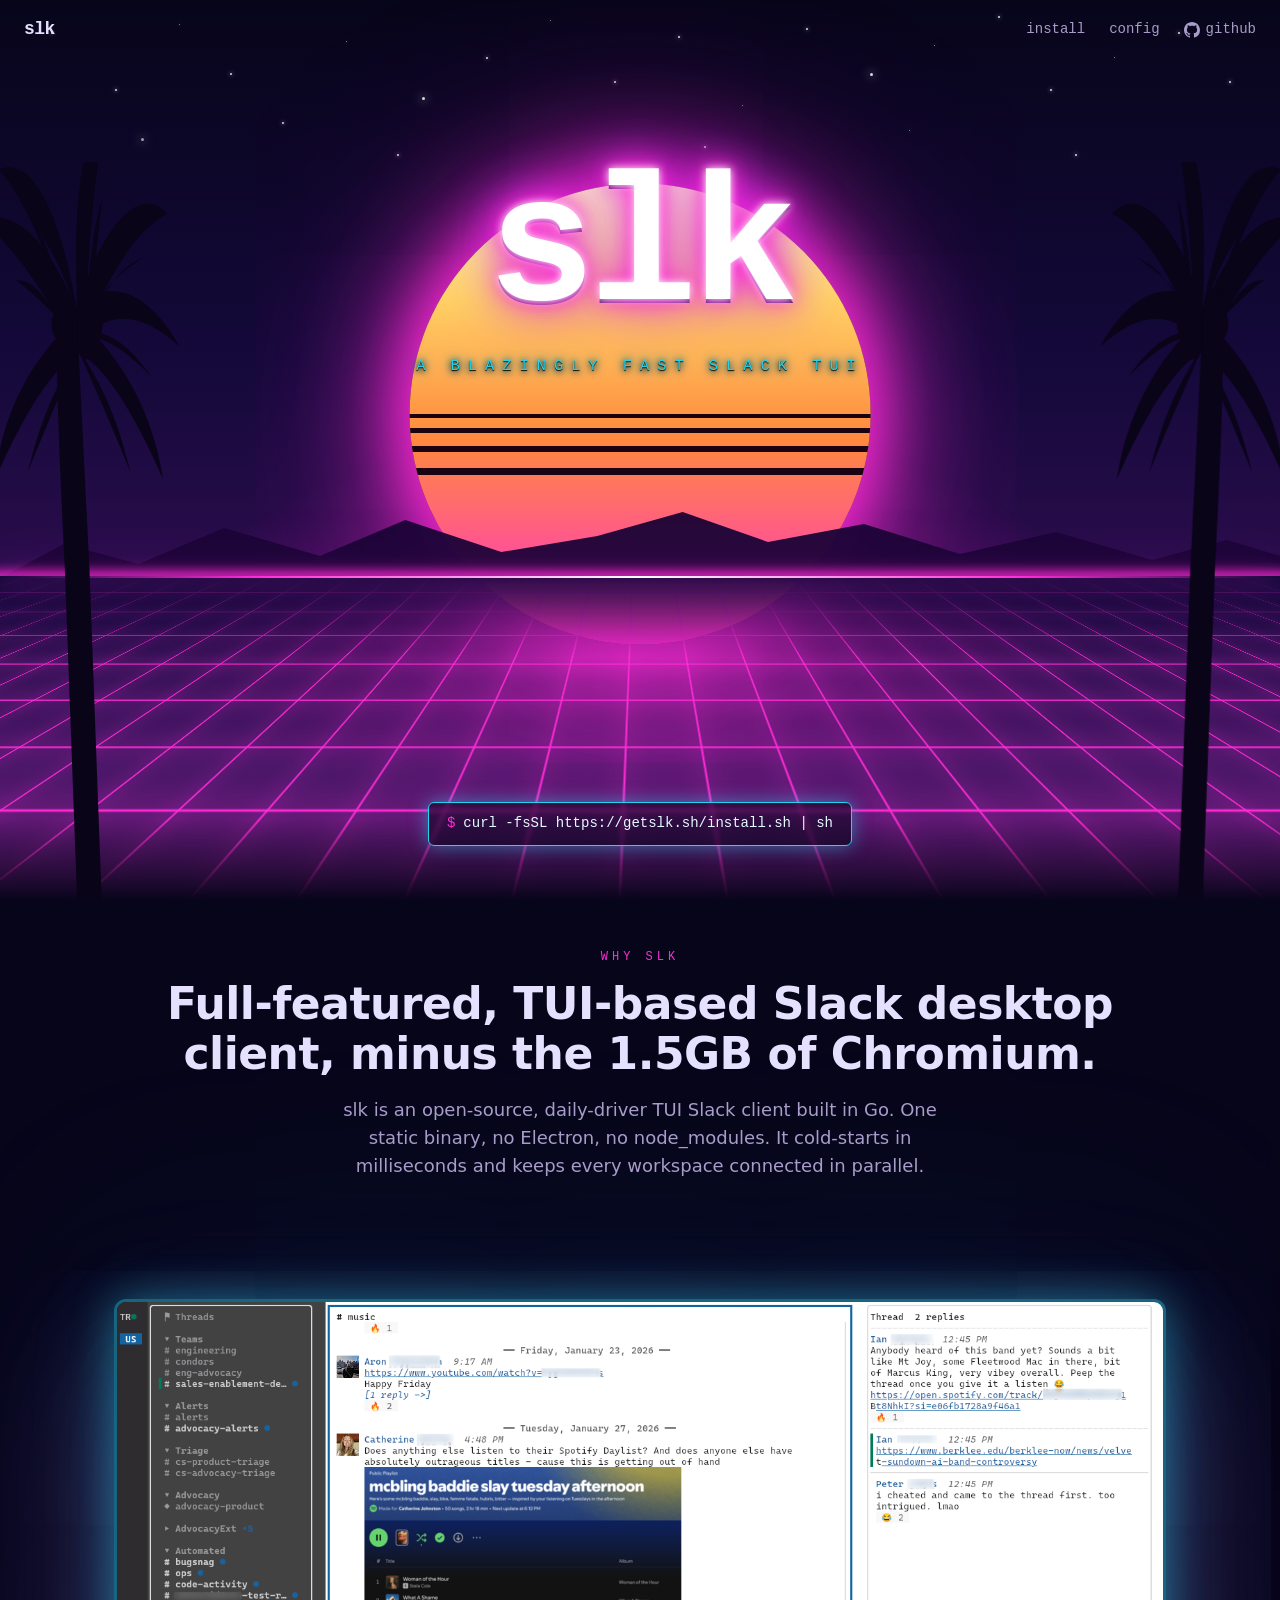
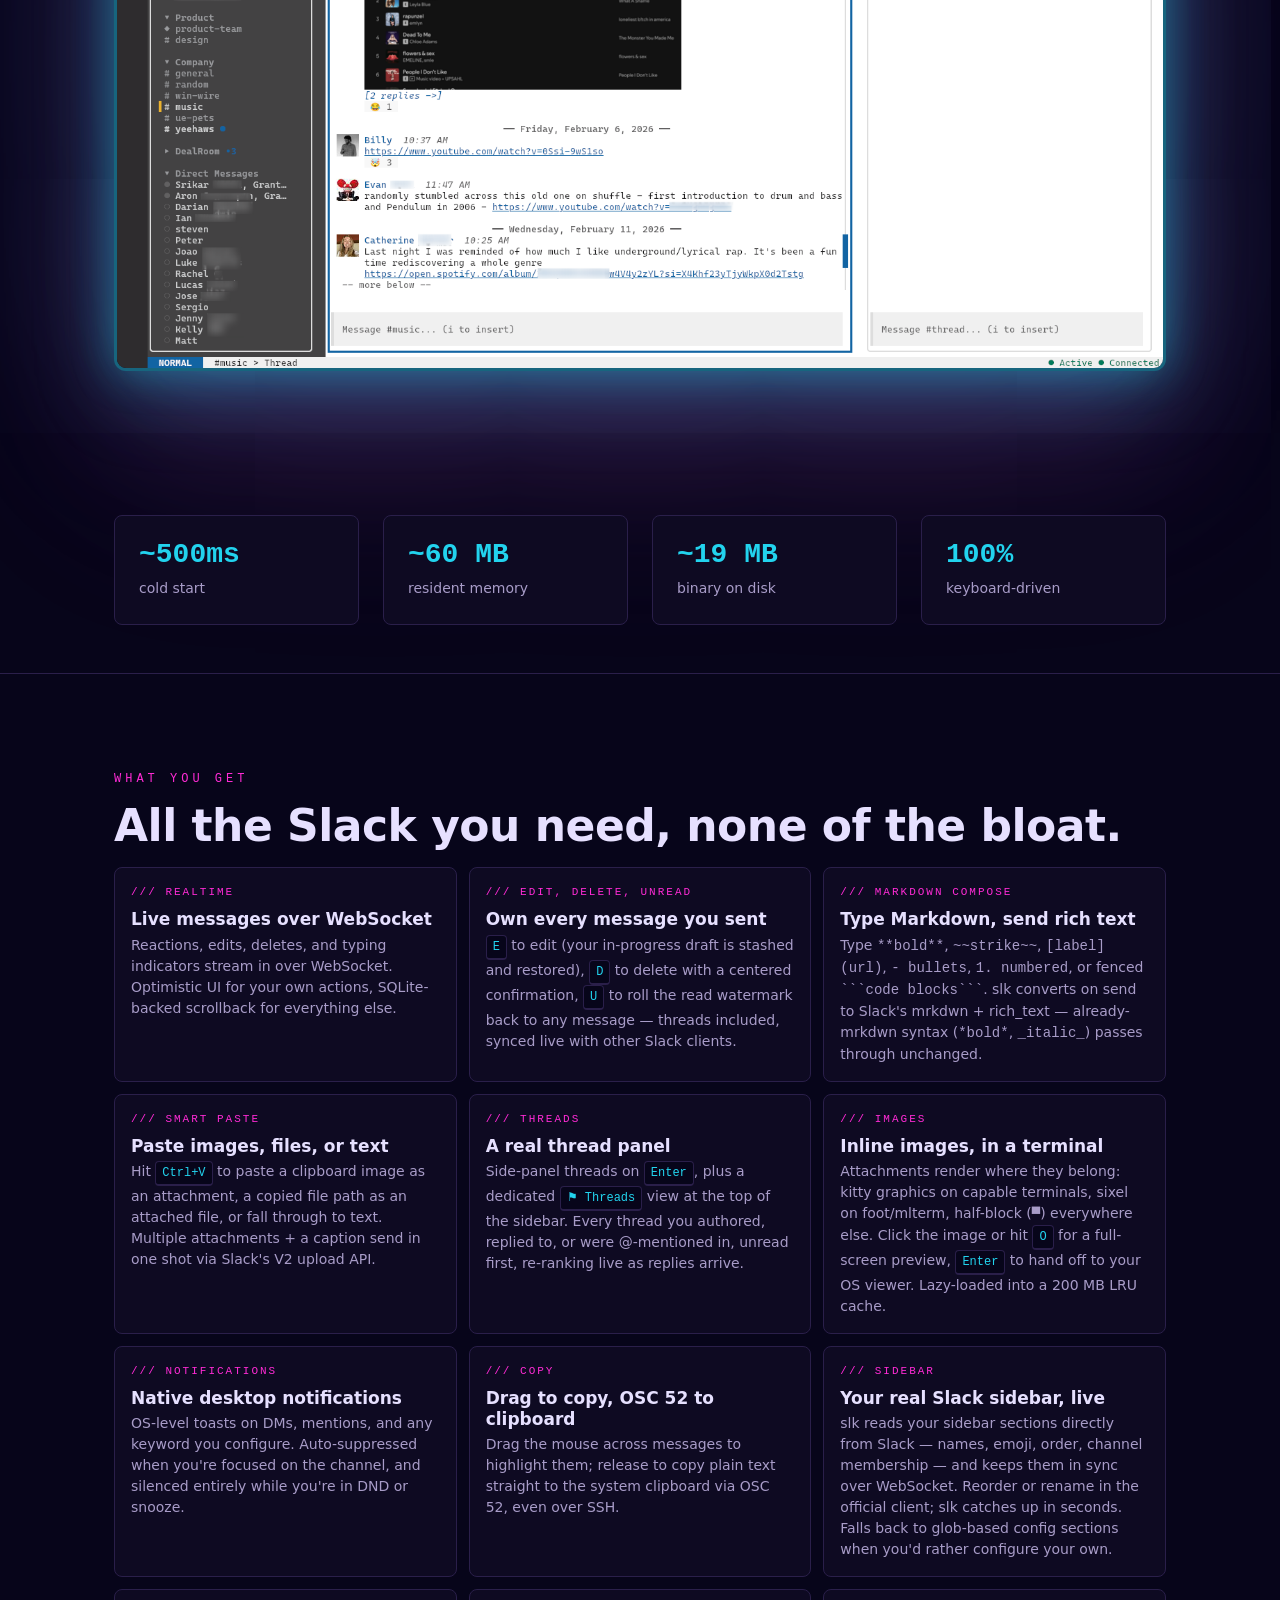
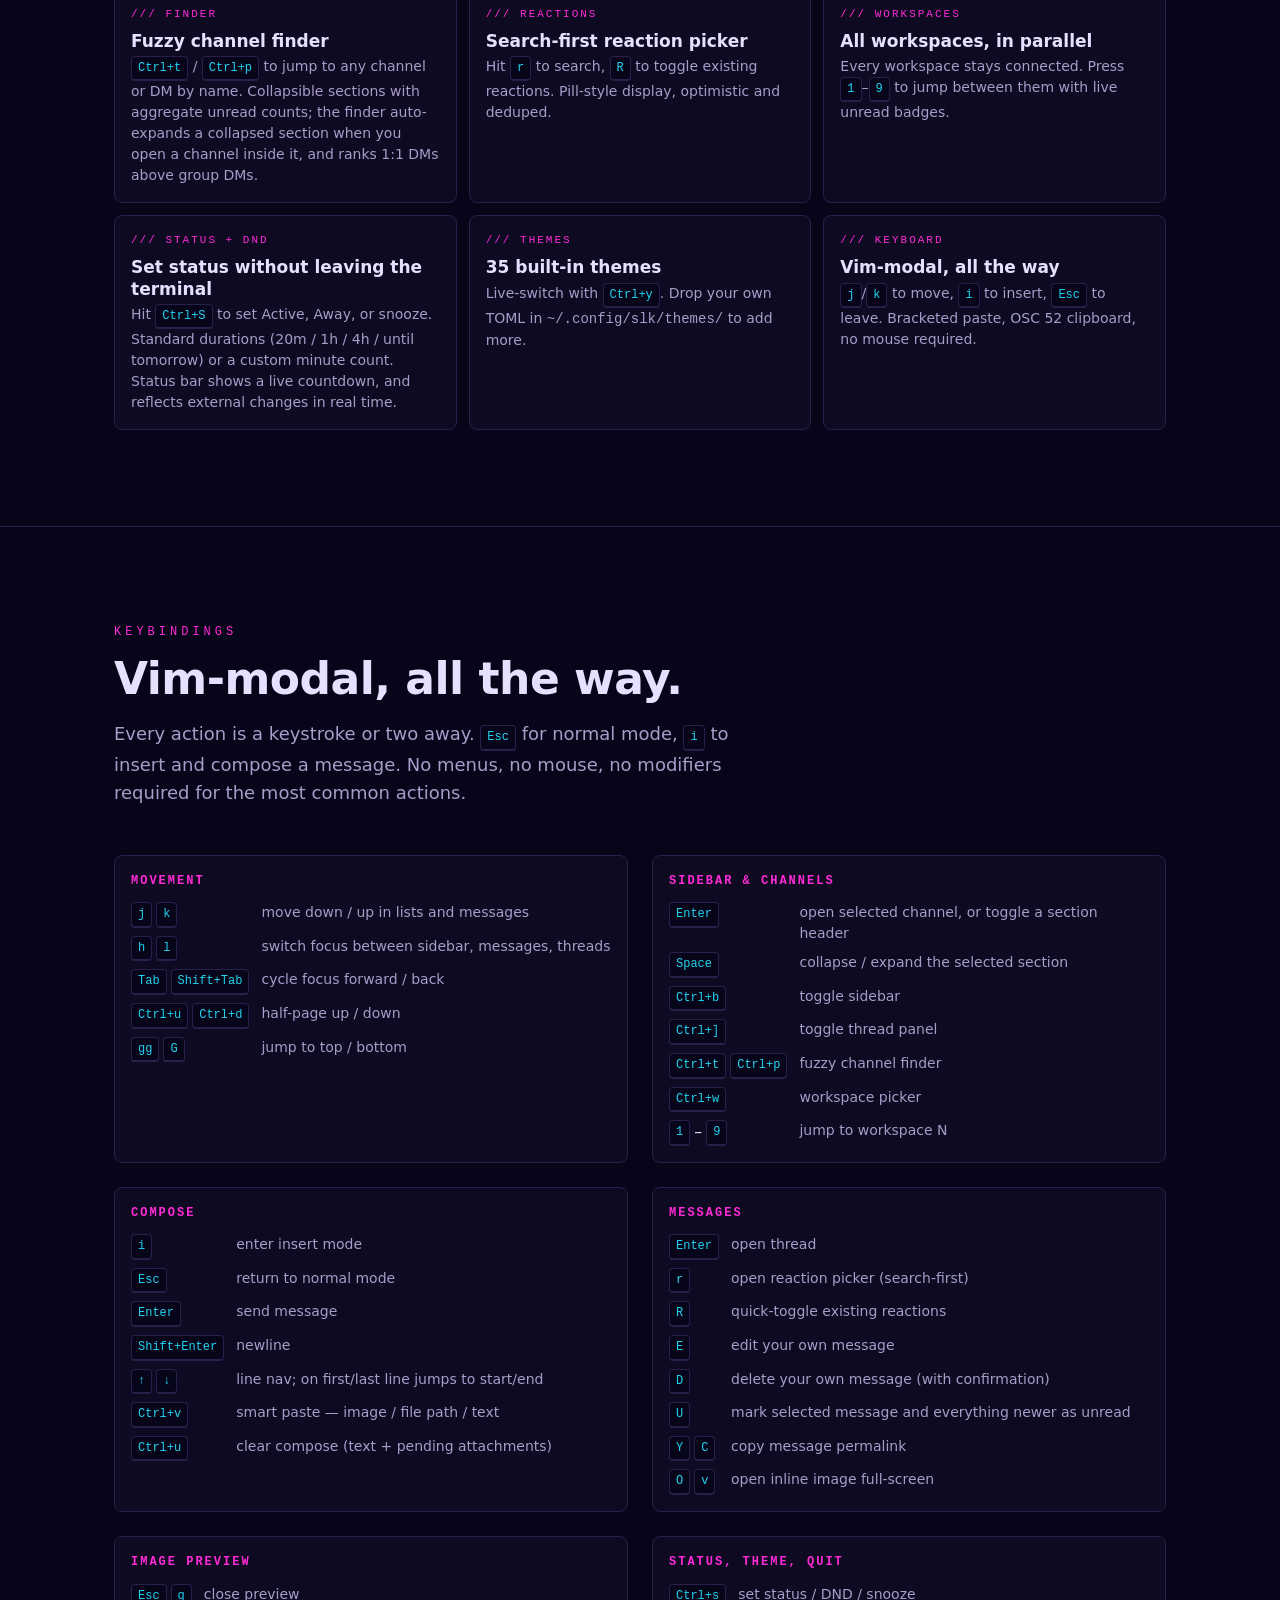
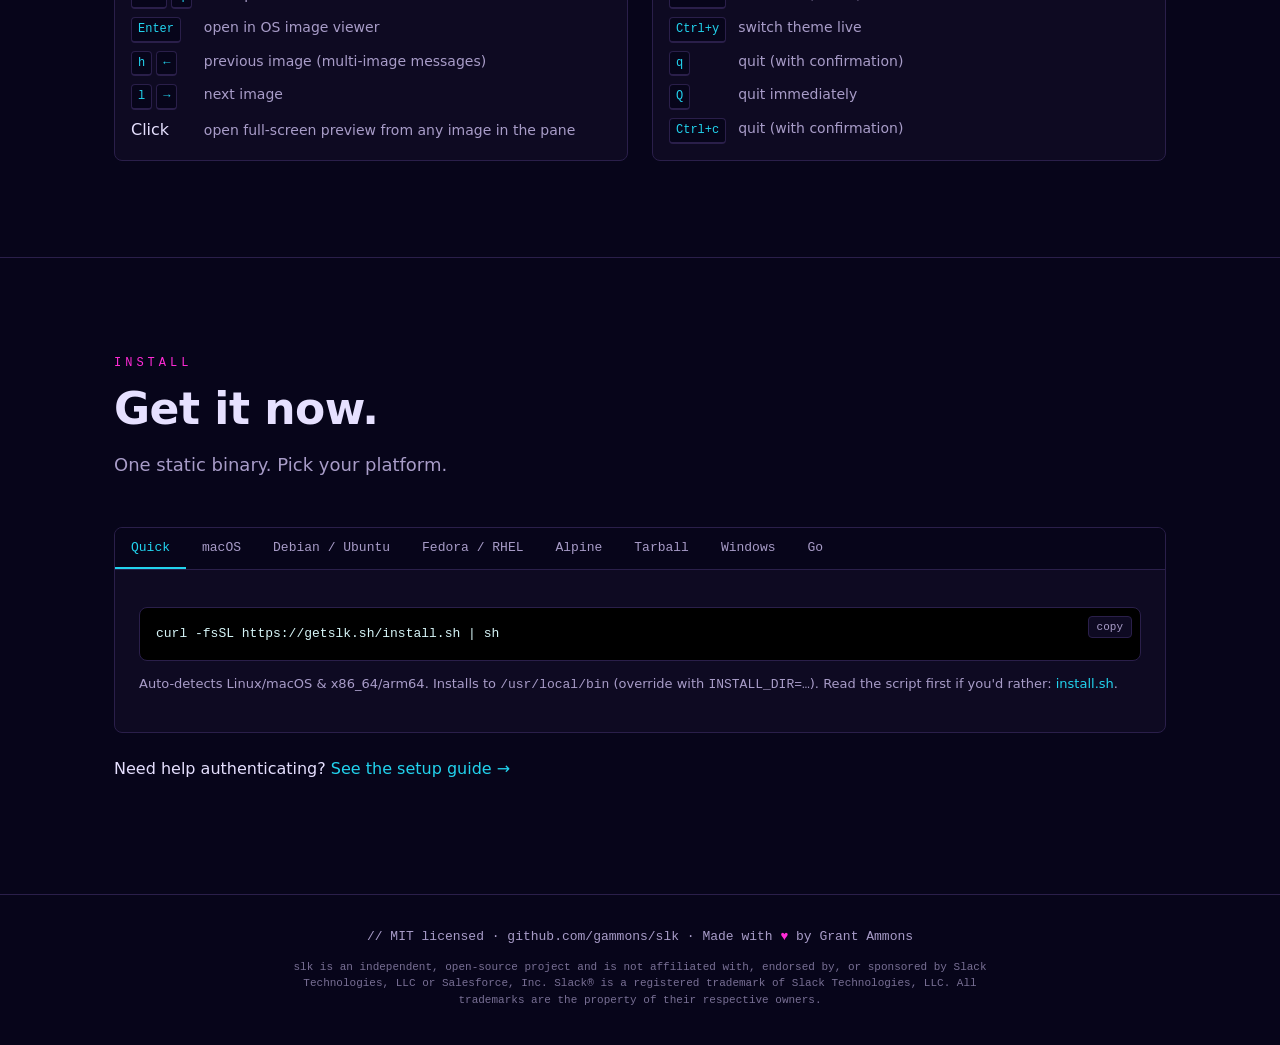
==== commit 390bdd09: "Reflect README updates: mark-unread, Markdown compose, Slack-native sidebar Homepage: - New feature " ====
--- a/index.html
+++ b/index.html
@@ -6,7 +6,7 @@
     <title>slk - a blazingly fast slack tui</title>
     <meta
       name="description"
-      content="A blazingly fast Slack TUI. Keyboard-driven, beautifully themed, with inline images and desktop notifications. Under 20MB. One static binary. No Electron required."
+      content="A blazingly fast Slack TUI. Keyboard-driven, with inline images, desktop notifications, Markdown compose, and live-syncing Slack sidebar sections. Under 20MB. One static binary. No Electron required."
     />
     <link rel="icon" type="image/svg+xml" href="/assets/favicon.svg" />
 
@@ -277,12 +277,28 @@
           </div>
 
           <div class="feature">
-            <p class="feature__label">/// edit + delete</p>
-            <h3 class="feature__title">Edit and delete your own messages</h3>
-            <p class="feature__body">
-              Hit <span class="kbd">E</span> to edit (your in-progress draft is
+            <p class="feature__label">/// edit, delete, unread</p>
+            <h3 class="feature__title">Own every message you sent</h3>
+            <p class="feature__body">
+              <span class="kbd">E</span> to edit (your in-progress draft is
               stashed and restored), <span class="kbd">D</span> to delete with a
-              centered confirmation. No menus, no mouse.
+              centered confirmation, <span class="kbd">U</span> to roll the read
+              watermark back to any message — threads included, synced live with
+              other Slack clients.
+            </p>
+          </div>
+
+          <div class="feature">
+            <p class="feature__label">/// markdown compose</p>
+            <h3 class="feature__title">Type Markdown, send rich text</h3>
+            <p class="feature__body">
+              Type <code>**bold**</code>, <code>~~strike~~</code>,
+              <code>[label](url)</code>, <code>- bullets</code>,
+              <code>1. numbered</code>, or fenced
+              <code>```code blocks```</code>. slk converts on send to Slack's
+              mrkdwn + rich_text — already-mrkdwn syntax
+              (<code>*bold*</code>, <code>_italic_</code>) passes through
+              unchanged.
             </p>
           </div>
 
@@ -342,14 +358,26 @@
           </div>
 
           <div class="feature">
+            <p class="feature__label">/// sidebar</p>
+            <h3 class="feature__title">Your real Slack sidebar, live</h3>
+            <p class="feature__body">
+              slk reads your sidebar sections directly from Slack — names,
+              emoji, order, channel membership — and keeps them in sync over
+              WebSocket. Reorder or rename in the official client; slk
+              catches up in seconds. Falls back to glob-based config sections
+              when you'd rather configure your own.
+            </p>
+          </div>
+
+          <div class="feature">
             <p class="feature__label">/// finder</p>
             <h3 class="feature__title">Fuzzy channel finder</h3>
             <p class="feature__body">
               <span class="kbd">Ctrl+t</span> /
               <span class="kbd">Ctrl+p</span> to jump to any channel or DM by
-              name. Collapsible sidebar sections with aggregate unread counts.
-              Pin <code>alerts</code> and <code>eng-*</code> at the top via
-              glob, fold the rest away.
+              name. Collapsible sections with aggregate unread counts; the
+              finder auto-expands a collapsed section when you open a channel
+              inside it, and ranks 1:1 DMs above group DMs.
             </p>
           </div>
 
@@ -496,6 +524,8 @@
               <dd>edit your own message</dd>
               <dt><span class="kbd">D</span></dt>
               <dd>delete your own message (with confirmation)</dd>
+              <dt><span class="kbd">U</span></dt>
+              <dd>mark selected message and everything newer as unread</dd>
               <dt><span class="kbd">Y</span> <span class="kbd">C</span></dt>
               <dd>copy message permalink</dd>
               <dt><span class="kbd">O</span> <span class="kbd">v</span></dt>
